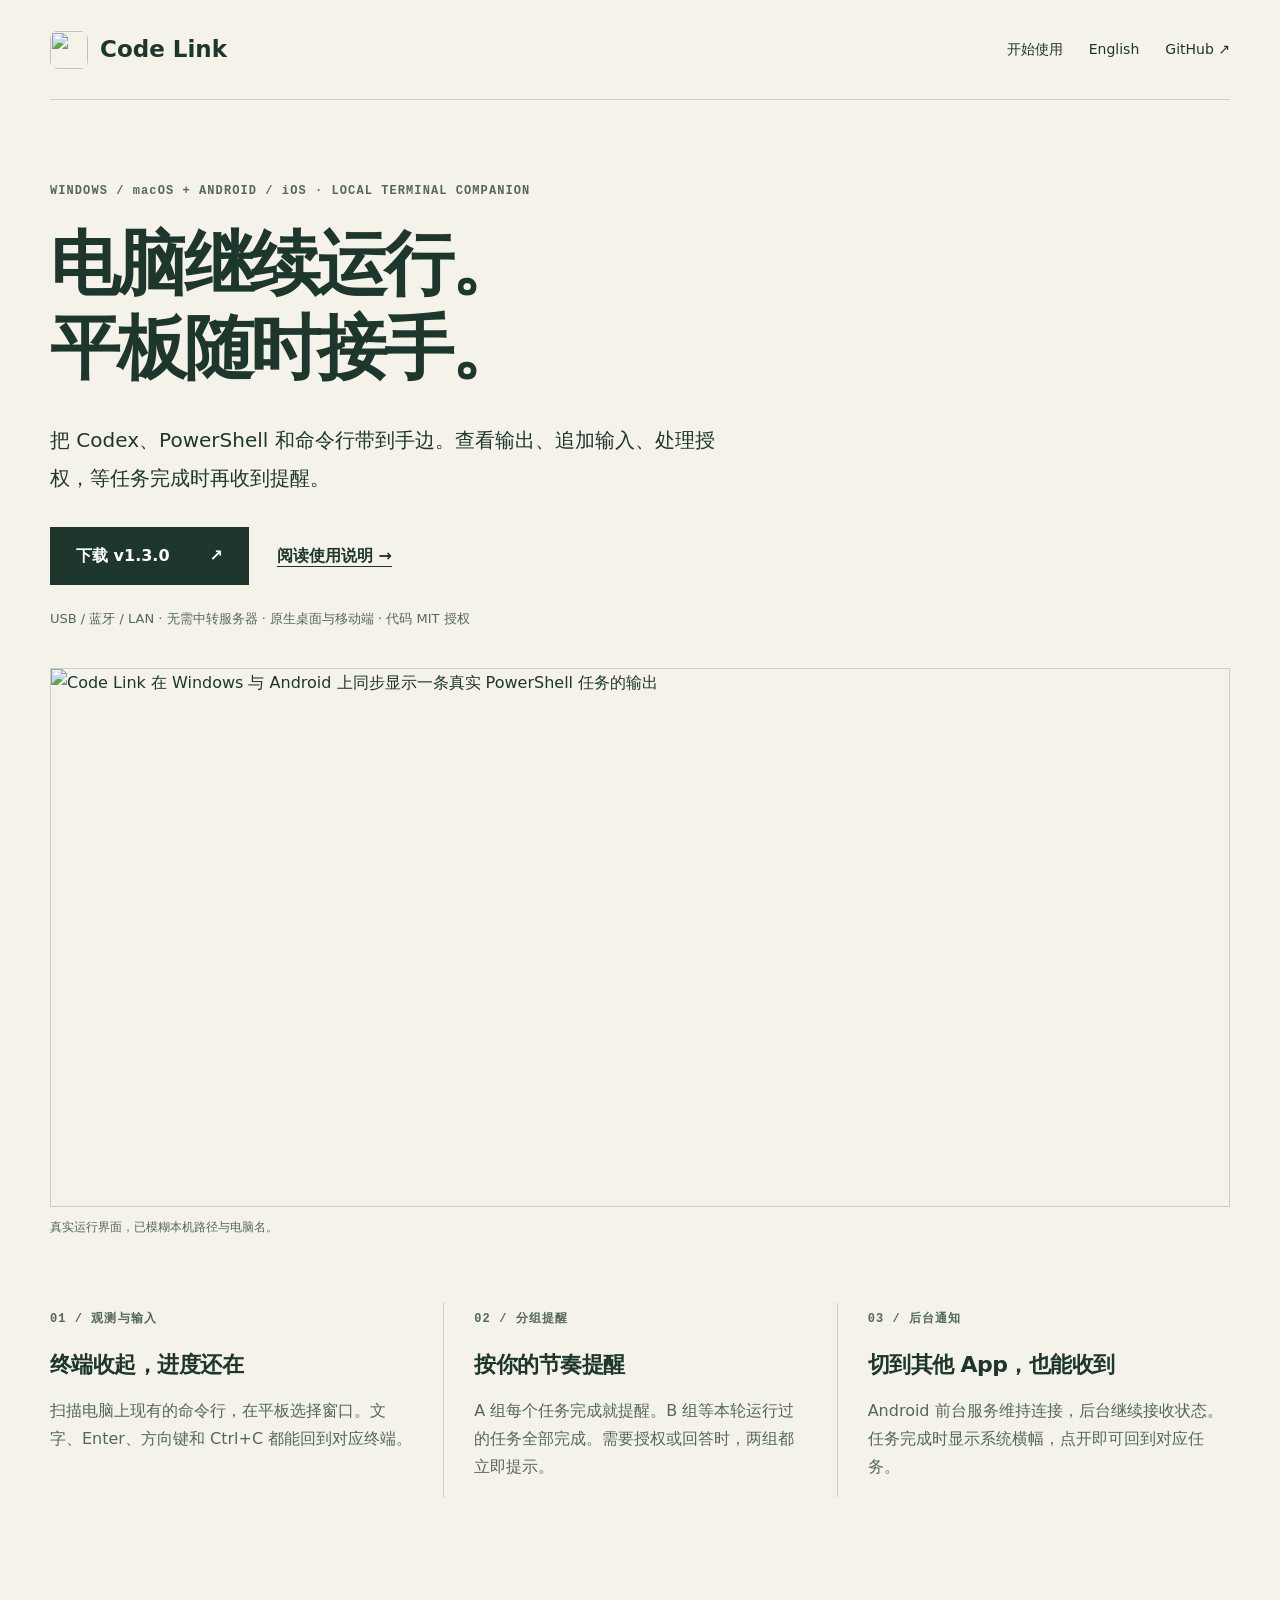
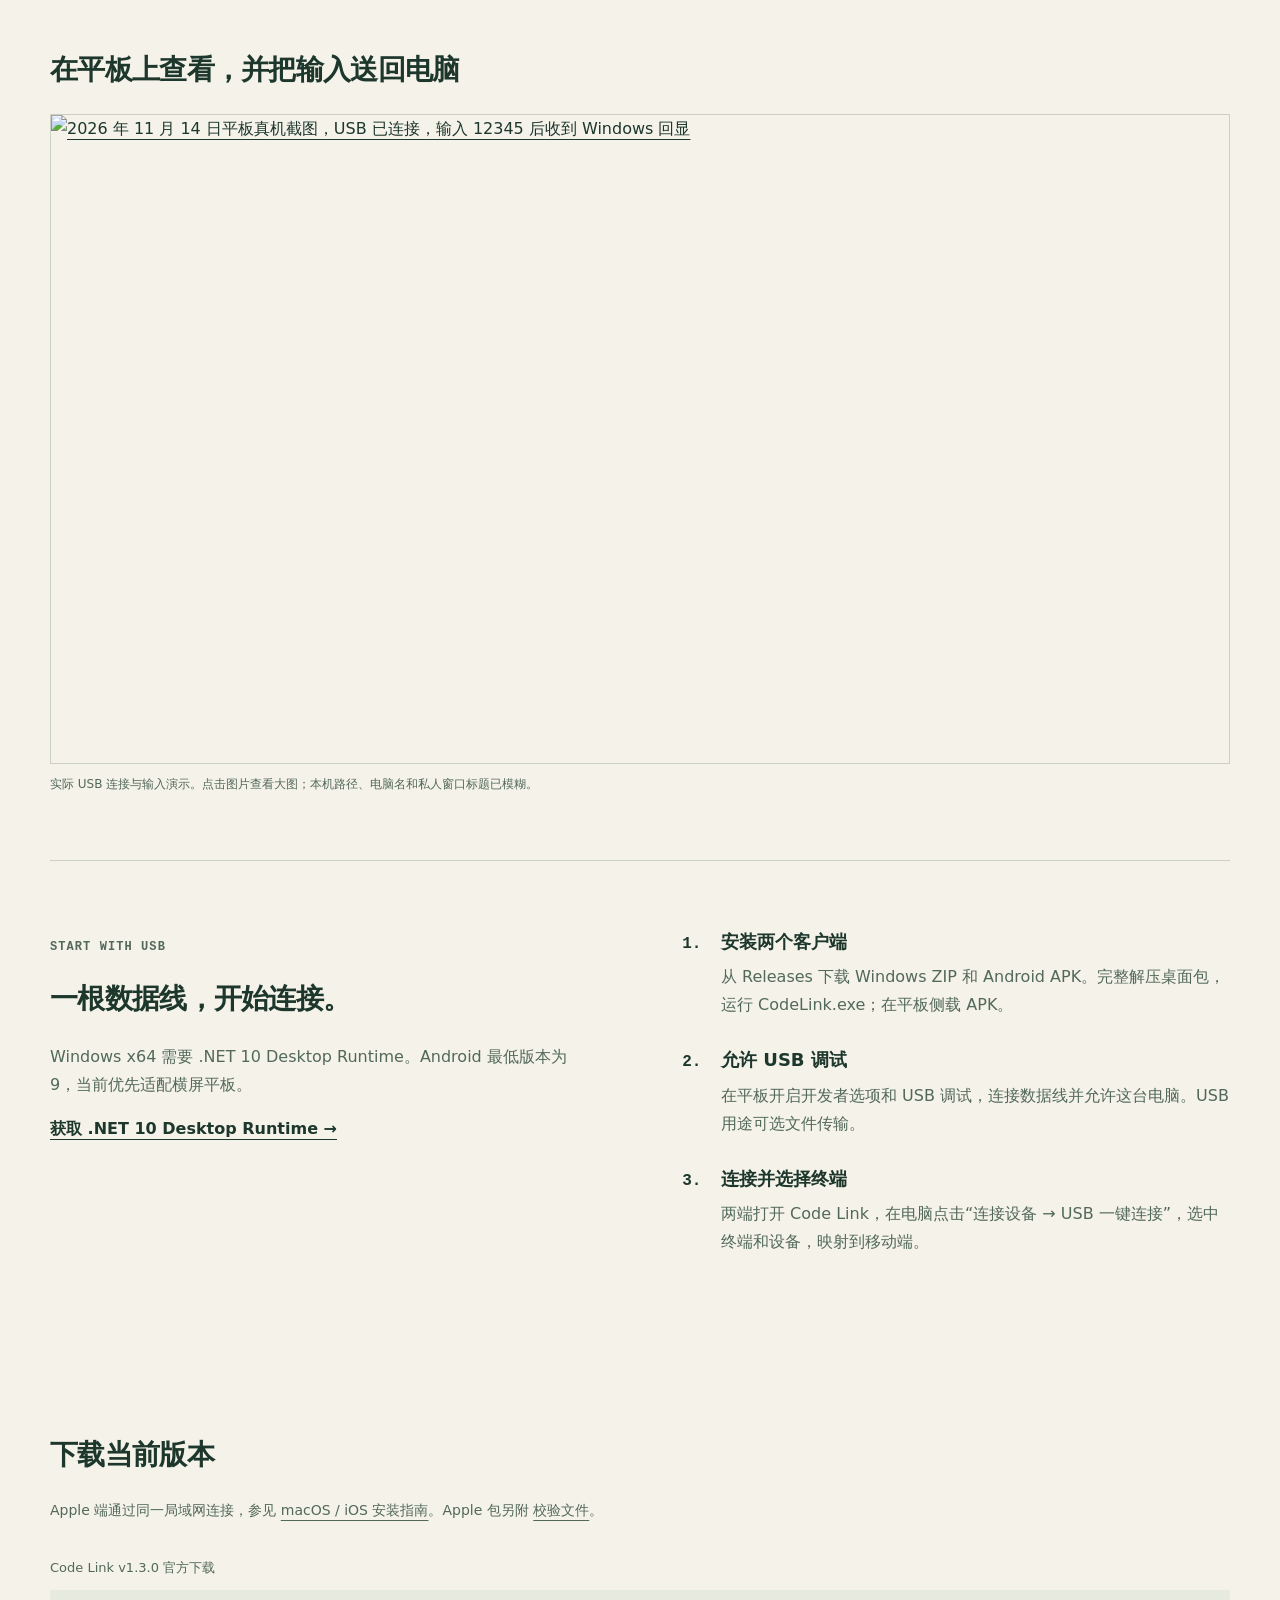
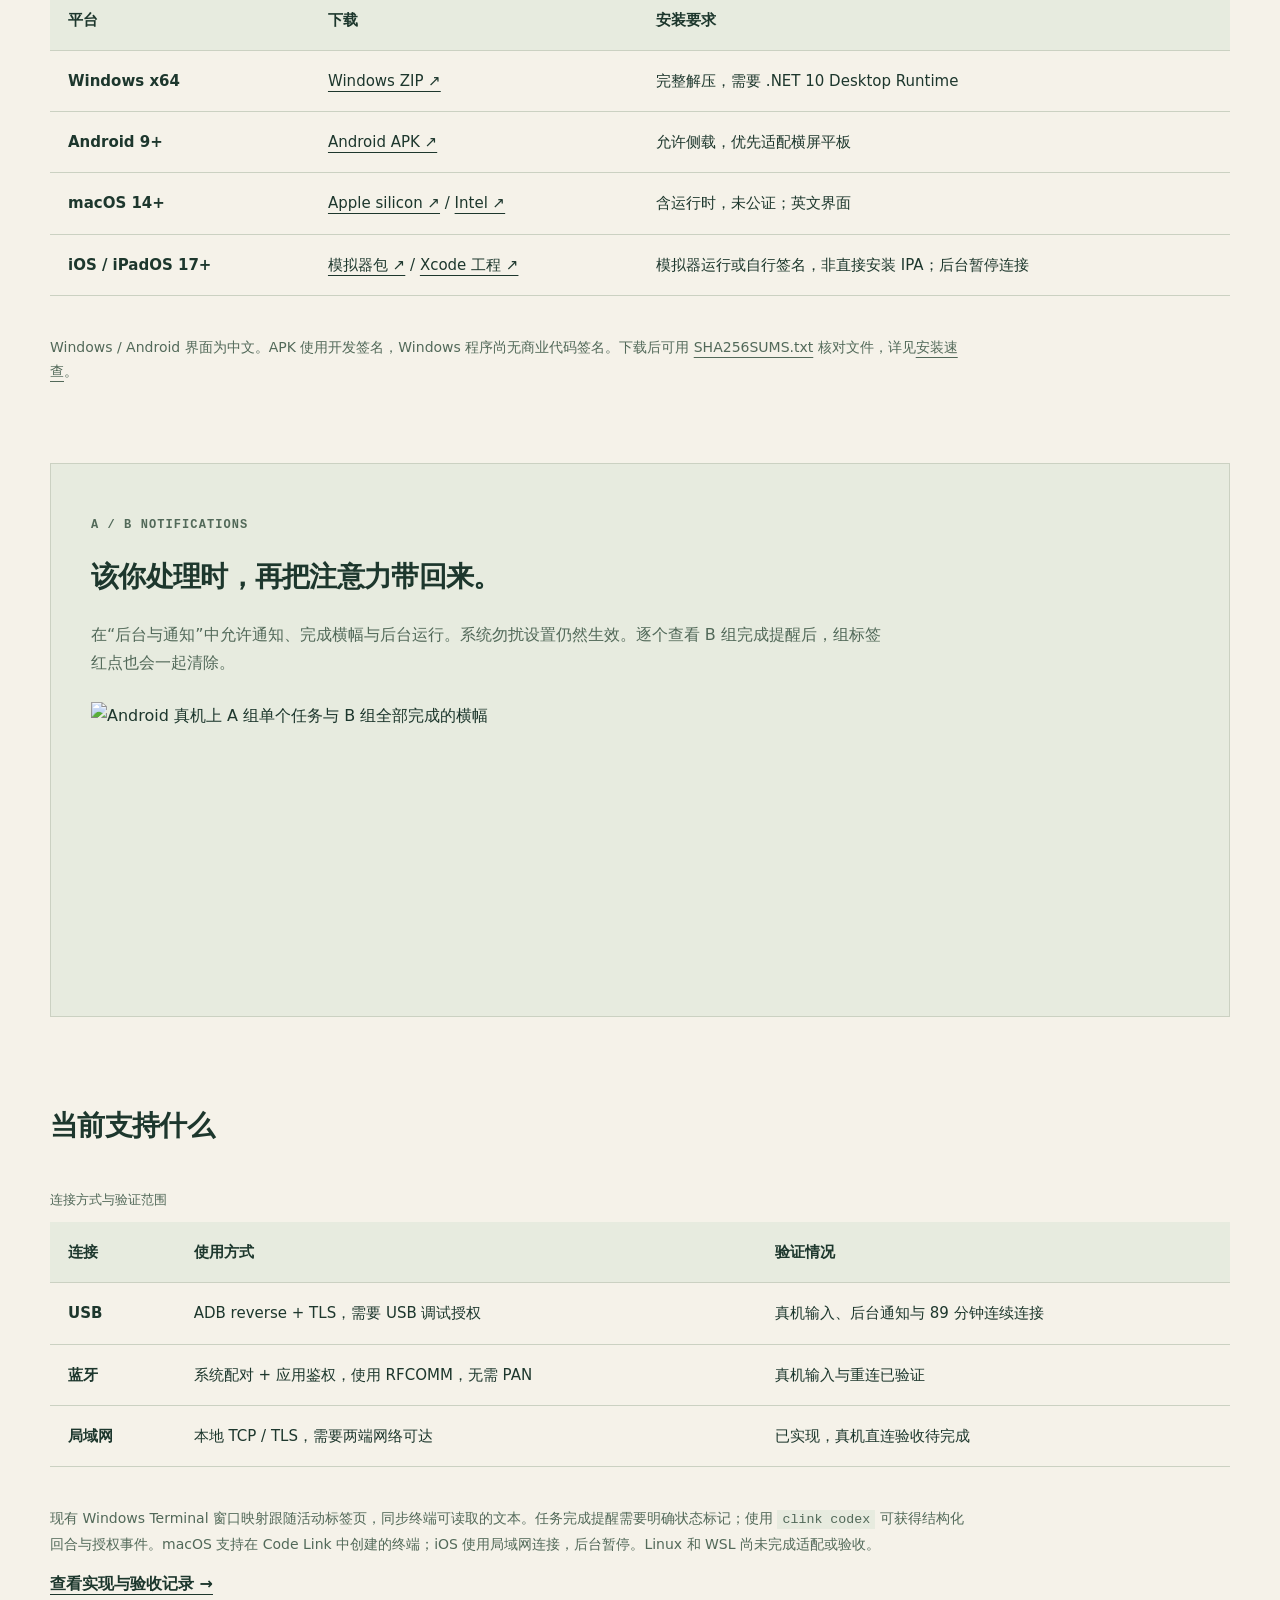
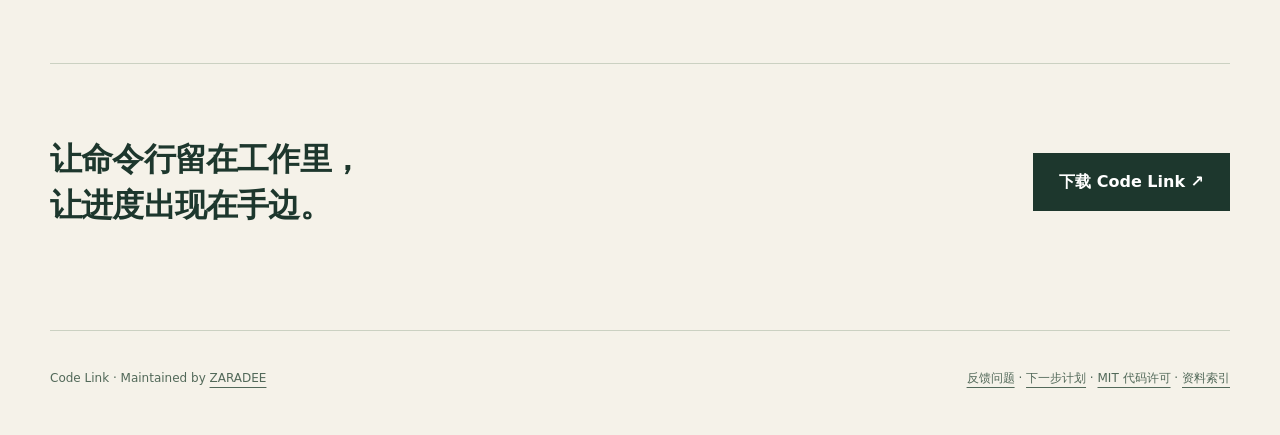
==== site/index.html @ ab852a63 "Correct Apple bundle names and exercise production TLS client" ====
<!doctype html>
<html lang="zh-CN">
<head>
  <meta charset="utf-8">
  <meta name="viewport" content="width=device-width, initial-scale=1">
  <title>Code Link｜Windows / macOS 终端助手，连接 Android / iOS</title>
  <meta name="description" content="用 Android、iPhone 或 iPad 查看 Windows / macOS 终端，发送输入、处理 Codex 授权和 A/B 提醒。本地连接，无需中转服务器。Apple 端使用 LAN，详见 iOS 后台与签名说明。">
  <meta name="robots" content="index,follow,max-image-preview:large">
  <meta name="theme-color" content="#1d372d">
  <link rel="canonical" href="https://zaradee.github.io/code_LINK/">
  <link rel="alternate" hreflang="zh-CN" href="https://zaradee.github.io/code_LINK/">
  <link rel="alternate" hreflang="en" href="https://zaradee.github.io/code_LINK/en.html">
  <link rel="alternate" hreflang="x-default" href="https://zaradee.github.io/code_LINK/">
  <link rel="alternate" type="text/plain" href="llms.txt" title="Code Link documentation index">
  <link rel="icon" href="assets/logo.png" type="image/png">
  <link rel="sitemap" type="application/xml" href="sitemap.xml">
  <link rel="stylesheet" href="styles.css">
  <meta property="og:type" content="website">
  <meta property="og:site_name" content="Code Link">
  <meta property="og:locale" content="zh_CN">
  <meta property="og:locale:alternate" content="en_US">
  <meta property="og:title" content="Code Link｜Windows / macOS 终端助手，连接 Android / iOS">
  <meta property="og:description" content="用 Android、iPhone 或 iPad 查看 Windows / macOS 终端，发送输入、处理 Codex 授权和 A/B 提醒。本地连接，无需中转服务器。Apple 端使用 LAN，详见 iOS 后台与签名说明。">
  <meta property="og:url" content="https://zaradee.github.io/code_LINK/">
  <meta property="og:image" content="https://zaradee.github.io/code_LINK/assets/social-preview.png">
  <meta property="og:image:width" content="1280">
  <meta property="og:image:height" content="640">
  <meta property="og:image:alt" content="Code Link 真实 Windows 桌面面板和 Android 平板界面">
  <meta name="twitter:card" content="summary_large_image">
  <meta name="twitter:title" content="Code Link — Local terminal companion">
  <meta name="twitter:description" content="用 Android、iPhone 或 iPad 查看 Windows / macOS 终端，发送输入、处理 Codex 授权和 A/B 提醒。本地连接，无需中转服务器。Apple 端使用 LAN，详见 iOS 后台与签名说明。">
  <meta name="twitter:image" content="https://zaradee.github.io/code_LINK/assets/social-preview.png">
  <script type="application/ld+json">
  {
    "@context": "https://schema.org",
    "@type": "SoftwareApplication",
    "name": "Code Link",
    "url": "https://zaradee.github.io/code_LINK/",
    "description": "Local terminal companion for Windows, macOS, Android and iOS. Managed terminals, remote input, Codex approvals and grouped completion notifications; transport and background support vary by platform.",
    "applicationCategory": "DeveloperApplication",
    "operatingSystem": "Windows x64; macOS 14 or later; Android 9 or later; iOS 17 or later",
    "softwareVersion": "1.3.0",
    "inLanguage": ["zh-CN", "en"],
    "downloadUrl": "https://github.com/ZARADEE/code_LINK/releases/latest",
    "releaseNotes": "https://github.com/ZARADEE/code_LINK/blob/main/CHANGELOG.md",
    "isAccessibleForFree": true,
    "featureList": ["Local USB and Bluetooth connections", "Windows terminal output and input", "Structured Codex approvals", "Individual and grouped completion notifications"],
    "screenshot": "https://zaradee.github.io/code_LINK/assets/overview.png",
    "license": "https://github.com/ZARADEE/code_LINK/blob/main/LICENSE",
    "author": {"@type": "Person", "name": "ZARADEE", "url": "https://github.com/ZARADEE"},
    "offers": {"@type": "Offer", "price": "0", "priceCurrency": "USD"}
  }
  </script>
</head>
<body>
  <a class="skip" href="#main">跳到正文</a>
  <header class="wrap nav">
    <a class="brand" href="./"><img src="assets/logo.png" width="38" height="38" alt=""><span>Code Link</span></a>
    <nav aria-label="主要导航"><a href="#start">开始使用</a><a href="en.html" lang="en" hreflang="en">English</a><a href="https://github.com/ZARADEE/code_LINK">GitHub ↗</a></nav>
  </header>
  <main id="main">
    <section class="wrap hero">
      <p class="eyebrow">WINDOWS / macOS + ANDROID / iOS · LOCAL TERMINAL COMPANION</p>
      <h1>电脑继续运行。<br>平板随时接手。</h1>
      <p class="intro">把 Codex、PowerShell 和命令行带到手边。查看输出、追加输入、处理授权，等任务完成时再收到提醒。</p>
      <div class="actions"><a class="button" href="https://github.com/ZARADEE/code_LINK/releases/latest">下载 v1.3.0 <span aria-hidden="true">↗</span></a><a class="text-link" href="https://github.com/ZARADEE/code_LINK#readme">阅读使用说明 →</a></div>
      <p class="meta">USB / 蓝牙 / LAN · 无需中转服务器 · 原生桌面与移动端 · 代码 MIT 授权</p>
      <figure><img src="assets/overview.png" width="1800" height="820" alt="Code Link 在 Windows 与 Android 上同步显示一条真实 PowerShell 任务的输出"><figcaption>真实运行界面，已模糊本机路径与电脑名。</figcaption></figure>
    </section>
    <section class="wrap features" aria-label="主要功能">
      <article><span class="number">01 / 观测与输入</span><h2>终端收起，进度还在</h2><p>扫描电脑上现有的命令行，在平板选择窗口。文字、Enter、方向键和 Ctrl+C 都能回到对应终端。</p></article>
      <article><span class="number">02 / 分组提醒</span><h2>按你的节奏提醒</h2><p>A 组每个任务完成就提醒。B 组等本轮运行过的任务全部完成。需要授权或回答时，两组都立即提示。</p></article>
      <article><span class="number">03 / 后台通知</span><h2>切到其他 App，也能收到</h2><p>Android 前台服务维持连接，后台继续接收状态。任务完成时显示系统横幅，点开即可回到对应任务。</p></article>
    </section>
    <section class="wrap details" aria-labelledby="screenshots">
      <h2 id="screenshots">在平板上查看，并把输入送回电脑</h2>
      <figure><a href="assets/android.png"><img src="assets/android.png" width="1600" height="880" alt="2026 年 11 月 14 日平板真机截图，USB 已连接，输入 12345 后收到 Windows 回显" loading="lazy"></a><figcaption>实际 USB 连接与输入演示。点击图片查看大图；本机路径、电脑名和私人窗口标题已模糊。</figcaption></figure>
    </section>
    <section class="wrap split" id="start">
      <div><p class="eyebrow">START WITH USB</p><h2>一根数据线，开始连接。</h2><p>Windows x64 需要 .NET 10 Desktop Runtime。Android 最低版本为 9，当前优先适配横屏平板。</p><a class="text-link" href="https://dotnet.microsoft.com/en-us/download/dotnet/10.0">获取 .NET 10 Desktop Runtime →</a></div>
      <ol class="steps">
        <li><strong>安装两个客户端</strong><p>从 Releases 下载 Windows ZIP 和 Android APK。完整解压桌面包，运行 CodeLink.exe；在平板侧载 APK。</p></li>
        <li><strong>允许 USB 调试</strong><p>在平板开启开发者选项和 USB 调试，连接数据线并允许这台电脑。USB 用途可选文件传输。</p></li>
        <li><strong>连接并选择终端</strong><p>两端打开 Code Link，在电脑点击“连接设备 → USB 一键连接”，选中终端和设备，映射到移动端。</p></li>
      </ol>
    </section>
    <section class="wrap details" aria-labelledby="downloads">
      <h2 id="downloads">下载当前版本</h2>
      <p>Apple 端通过同一局域网连接，参见 <a href="https://github.com/ZARADEE/code_LINK/blob/main/docs/APPLE.md">macOS / iOS 安装指南</a>。Apple 包另附 <a href="https://github.com/ZARADEE/code_LINK/releases/download/v1.3.0/APPLE-SHA256SUMS.txt">校验文件</a>。</p>
      <div class="table-scroll"><table><caption>Code Link v1.3.0 官方下载</caption><thead><tr><th scope="col">平台</th><th scope="col">下载</th><th scope="col">安装要求</th></tr></thead><tbody>
        <tr><th scope="row">Windows x64</th><td><a href="https://github.com/ZARADEE/code_LINK/releases/download/v1.3.0/CodeLink-Windows-v1.3.0.zip">Windows ZIP ↗</a></td><td>完整解压，需要 .NET 10 Desktop Runtime</td></tr>
        <tr><th scope="row">Android 9+</th><td><a href="https://github.com/ZARADEE/code_LINK/releases/download/v1.3.0/CodeLink-Android.apk">Android APK ↗</a></td><td>允许侧载，优先适配横屏平板</td></tr>
        <tr><th scope="row">macOS 14+</th><td><a href="https://github.com/ZARADEE/code_LINK/releases/download/v1.3.0/CodeLink-macOS-AppleSilicon-v1.3.0.zip">Apple silicon ↗</a> / <a href="https://github.com/ZARADEE/code_LINK/releases/download/v1.3.0/CodeLink-macOS-Intel-v1.3.0.zip">Intel ↗</a></td><td>含运行时，未公证；英文界面</td></tr>
        <tr><th scope="row">iOS / iPadOS 17+</th><td><a href="https://github.com/ZARADEE/code_LINK/releases/download/v1.3.0/CodeLink-iOS-Simulator-v1.3.0.zip">模拟器包 ↗</a> / <a href="https://github.com/ZARADEE/code_LINK/releases/download/v1.3.0/CodeLink-Apple-Source-v1.3.0.zip">Xcode 工程 ↗</a></td><td>模拟器运行或自行签名，非直接安装 IPA；后台暂停连接</td></tr>
      </tbody></table></div>
      <p>Windows / Android 界面为中文。APK 使用开发签名，Windows 程序尚无商业代码签名。下载后可用 <a href="https://github.com/ZARADEE/code_LINK/releases/download/v1.3.0/SHA256SUMS.txt">SHA256SUMS.txt</a> 核对文件，详见<a href="https://github.com/ZARADEE/code_LINK/blob/main/docs/INSTALL.md">安装速查</a>。</p>
    </section>
    <section class="wrap notification">
      <div><p class="eyebrow">A / B NOTIFICATIONS</p><h2>该你处理时，再把注意力带回来。</h2><p>在“后台与通知”中允许通知、完成横幅与后台运行。系统勿扰设置仍然生效。逐个查看 B 组完成提醒后，组标签红点也会一起清除。</p></div>
      <img src="assets/notifications.png" width="1320" height="330" alt="Android 真机上 A 组单个任务与 B 组全部完成的横幅" loading="lazy">
    </section>
    <section class="wrap details" aria-labelledby="scope">
      <h2 id="scope">当前支持什么</h2>
      <div class="table-scroll"><table><caption>连接方式与验证范围</caption><thead><tr><th scope="col">连接</th><th scope="col">使用方式</th><th scope="col">验证情况</th></tr></thead><tbody>
        <tr><th scope="row">USB</th><td>ADB reverse + TLS，需要 USB 调试授权</td><td>真机输入、后台通知与 89 分钟连续连接</td></tr>
        <tr><th scope="row">蓝牙</th><td>系统配对 + 应用鉴权，使用 RFCOMM，无需 PAN</td><td>真机输入与重连已验证</td></tr>
        <tr><th scope="row">局域网</th><td>本地 TCP / TLS，需要两端网络可达</td><td>已实现，真机直连验收待完成</td></tr>
      </tbody></table></div>
      <p>现有 Windows Terminal 窗口映射跟随活动标签页，同步终端可读取的文本。任务完成提醒需要明确状态标记；使用 <code>clink codex</code> 可获得结构化回合与授权事件。macOS 支持在 Code Link 中创建的终端；iOS 使用局域网连接，后台暂停。Linux 和 WSL 尚未完成适配或验收。</p>
      <a class="text-link" href="https://github.com/ZARADEE/code_LINK/blob/main/docs/implementation.zh-CN.md">查看实现与验收记录 →</a>
    </section>
    <section class="wrap closing"><h2>让命令行留在工作里，<br>让进度出现在手边。</h2><a class="button" href="https://github.com/ZARADEE/code_LINK/releases/latest">下载 Code Link ↗</a></section>
  </main>
  <footer class="wrap"><p>Code Link · Maintained by <a href="https://github.com/ZARADEE">ZARADEE</a></p><p><a href="https://github.com/ZARADEE/code_LINK/issues/new/choose">反馈问题</a> · <a href="https://github.com/ZARADEE/code_LINK/blob/main/docs/ROADMAP.md">下一步计划</a> · <a href="https://github.com/ZARADEE/code_LINK/blob/main/LICENSE">MIT 代码许可</a> · <a href="llms.txt">资料索引</a></p></footer>
</body>
</html>
---- site/styles.css ----
:root{color-scheme:light;--paper:#f5f2e9;--ink:#1d372d;--muted:#526959;--line:#cbd1c2;--accent:#efbe3e}*{box-sizing:border-box}html{scroll-behavior:smooth;scroll-padding-top:24px}body{margin:0;background:var(--paper);color:var(--ink);font-family:system-ui,-apple-system,"Segoe UI","Microsoft YaHei",sans-serif;line-height:1.75}a{color:inherit;text-underline-offset:5px}a:hover{color:#465d24}a:focus-visible{outline:3px solid #936900;outline-offset:5px}.wrap{width:min(1180px,calc(100% - 64px));margin-inline:auto}.nav{display:flex;align-items:center;justify-content:space-between;gap:24px;min-height:100px;border-bottom:1px solid var(--line)}.brand{display:flex;align-items:center;gap:12px;font-size:23px;font-weight:750;text-decoration:none}.brand img{border-radius:8px}.nav nav{display:flex;gap:26px;font-size:14px}.nav nav a{text-decoration:none}.hero{padding-top:70px}.eyebrow,.number{font:600 12px/1.5 ui-monospace,Consolas,monospace;letter-spacing:.09em;color:var(--muted)}h1{font-size:clamp(42px,5.5vw,78px);letter-spacing:-.045em;line-height:1.19;margin:23px 0 30px;font-weight:800}h2{font-size:28px;line-height:1.45;letter-spacing:-.025em}.intro{max-width:680px;font-size:20px;line-height:1.9}.actions{display:flex;flex-wrap:wrap;align-items:center;gap:28px;margin-top:30px}.button{display:inline-flex;gap:40px;align-items:center;padding:14px 25px;background:var(--ink);color:white;text-decoration:none;border:1px solid var(--ink);font-weight:650}.button:hover{background:#365646;color:white}.text-link{font-weight:650}.meta{font-size:13px;color:var(--muted);margin:23px 0 38px}figure{margin:0}figure img{display:block;width:100%;height:auto;border:1px solid var(--line)}figcaption{font-size:12px;color:var(--muted);margin-top:10px}.features{display:grid;grid-template-columns:repeat(3,1fr);gap:0;padding:65px 0}.features article{padding:0 30px;border-left:1px solid var(--line)}.features article:first-child{padding-left:0;border-left:0}.features article:last-child{padding-right:0}.features h2{font-size:22px;margin:18px 0 14px}.features p,.split p,.notification p,.details p{color:var(--muted)}.split{display:grid;grid-template-columns:1fr 1fr;gap:90px;border-top:1px solid var(--line);padding:65px 0}.steps{margin:0;padding-left:26px}.steps li{padding-left:10px;margin-bottom:25px}.steps li::marker{font:600 16px ui-monospace,monospace}.steps strong{font-size:18px}.steps p{margin:6px 0}.notification{padding:40px;background:#e7ebdf;border:1px solid var(--line)}.notification>div{max-width:800px}.notification img{width:100%;height:auto;display:block;margin-top:25px}.details{padding-block:65px}.table-scroll{overflow-x:auto}table{width:100%;border-collapse:collapse;text-align:left;margin:20px 0 25px;font-size:15px}caption{text-align:left;color:var(--muted);font-size:13px;padding-bottom:10px}th,td{padding:17px 18px;border-bottom:1px solid var(--line)}thead{background:#e7ebdf}tbody th{white-space:nowrap}.details p{font-size:14px;max-width:920px}code{font-size:.95em;background:#e7ebdf;padding:2px 5px}.closing{border-top:1px solid var(--line);padding:45px 0 75px;display:flex;align-items:center;justify-content:space-between;gap:30px}.closing h2{font-size:32px}footer{border-top:1px solid var(--line);padding:25px 0 35px;font-size:12px;color:var(--muted);display:flex;justify-content:space-between;gap:20px}.skip{position:absolute;left:20px;top:-100px;padding:10px 16px;background:white;z-index:5}.skip:focus{top:10px}@media(max-width:760px){.wrap{width:calc(100% - 36px)}.nav{min-height:82px;flex-wrap:wrap;gap:10px;padding-block:15px}.nav nav{gap:18px;font-size:12px}.brand{font-size:20px}.hero{padding-top:45px}.intro{font-size:17px}.features{grid-template-columns:1fr;padding-block:35px}.features article,.features article:first-child,.features article:last-child{padding:24px 0;border-left:0;border-bottom:1px solid var(--line)}.split{grid-template-columns:1fr;gap:35px;padding-block:40px}.notification{padding:22px}.notification h2{font-size:24px}.details{padding-block:35px}th,td{padding:12px;min-width:130px}.closing{display:block;padding-block:30px 50px}.closing h2{font-size:27px}footer{display:block}.meta{line-height:2}.actions{gap:20px}}@media(prefers-reduced-motion:reduce){html{scroll-behavior:auto}}
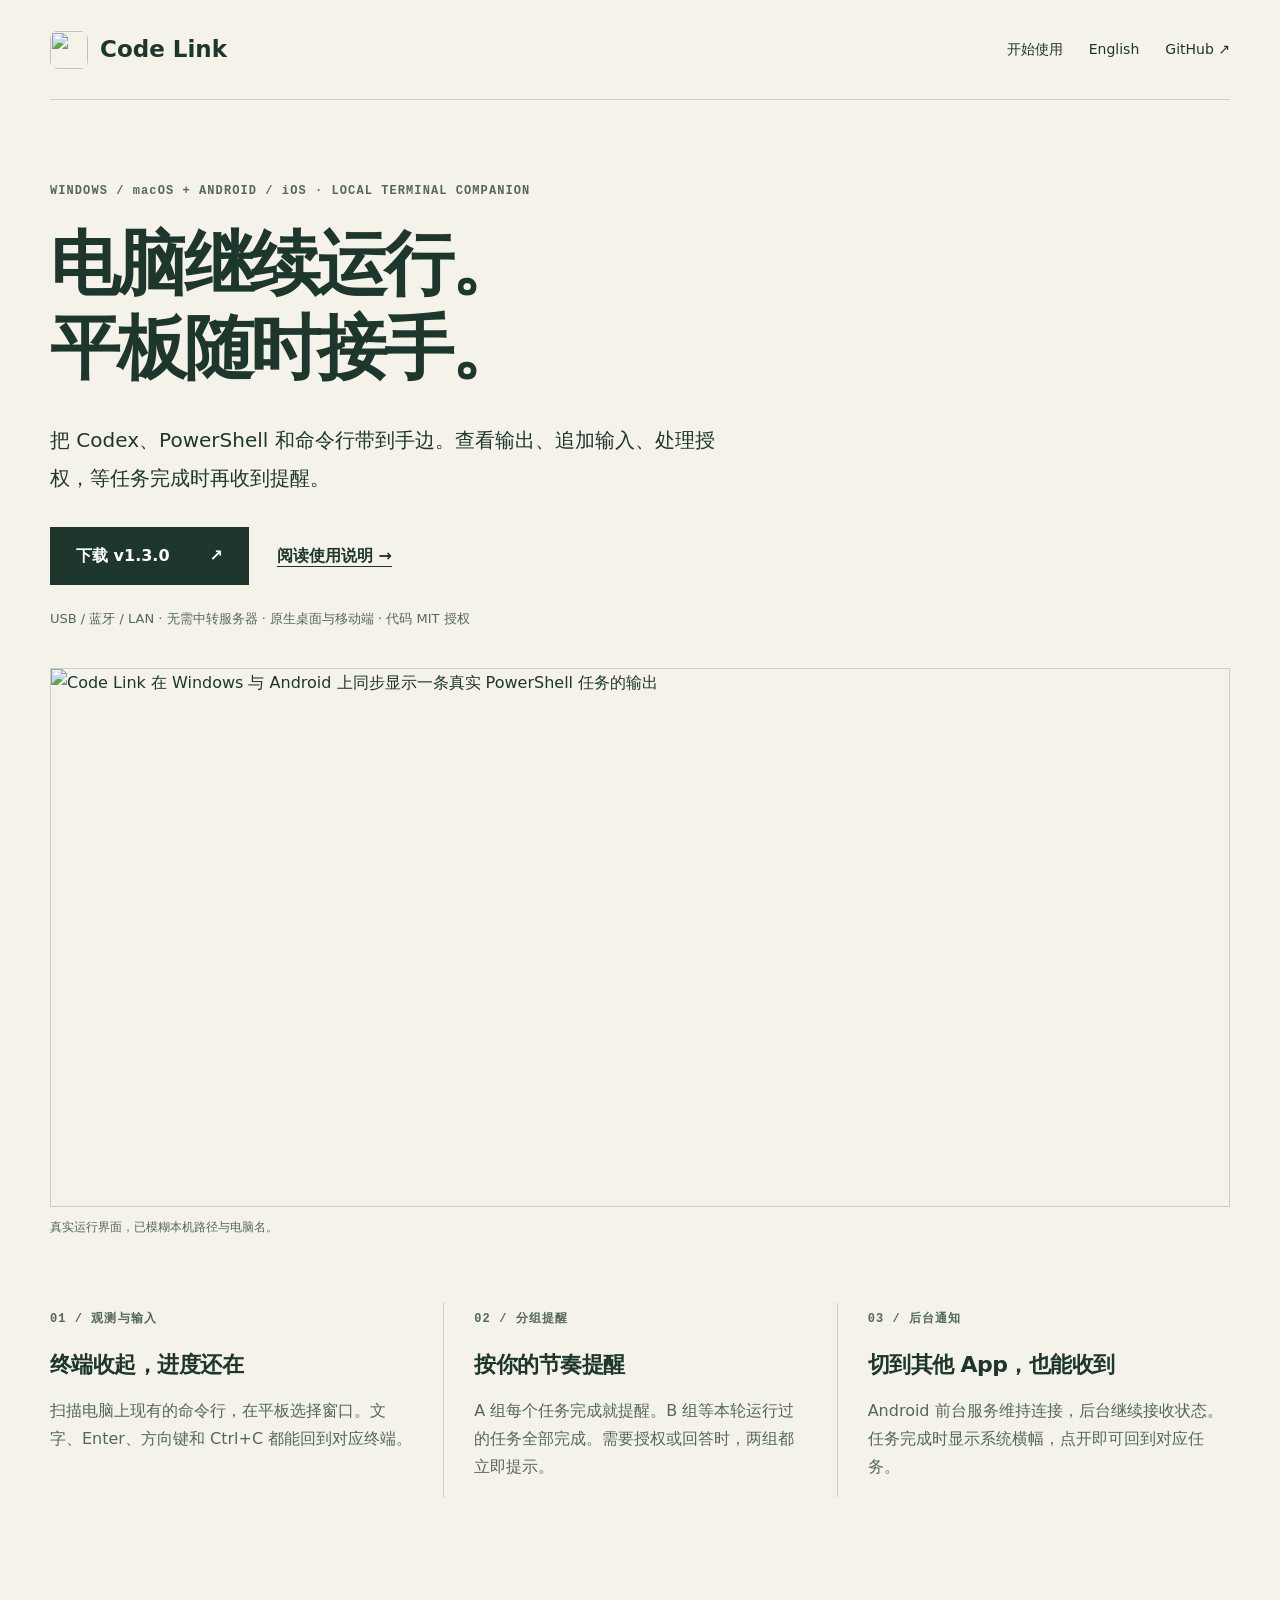
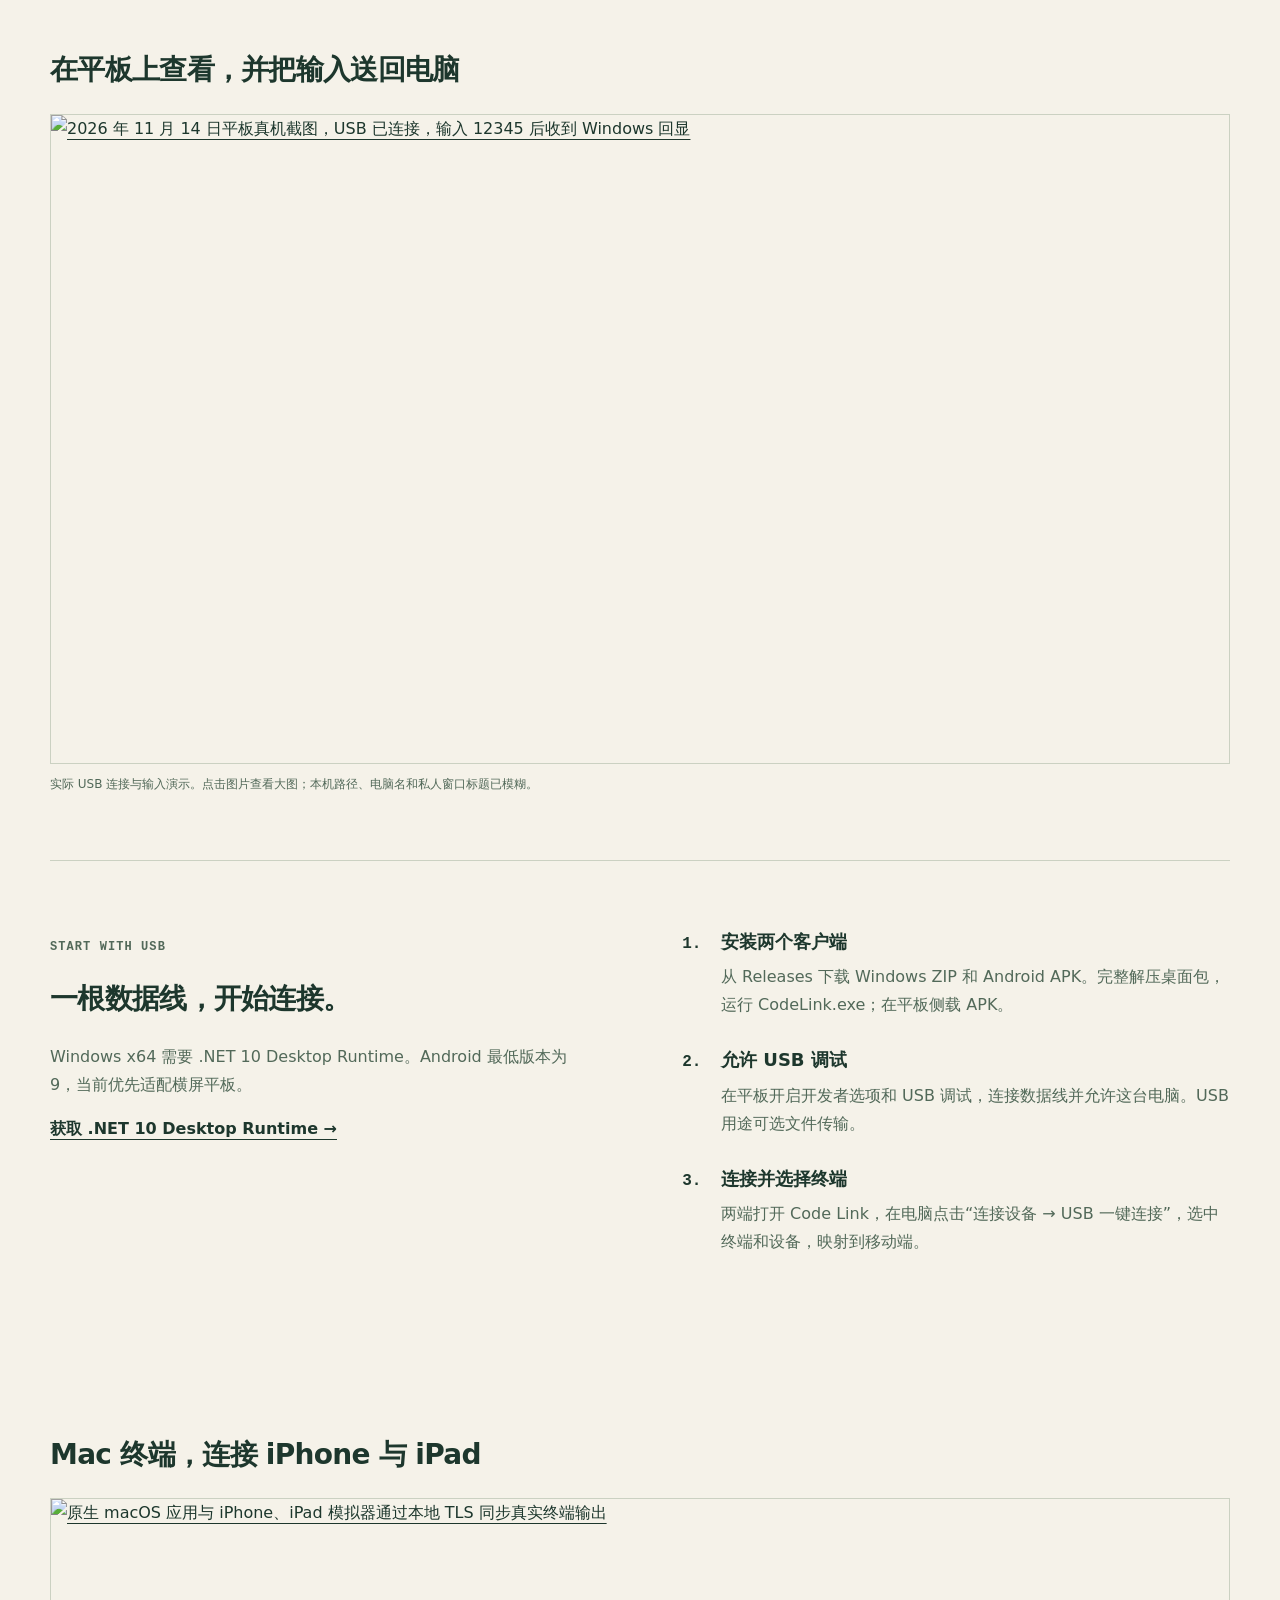
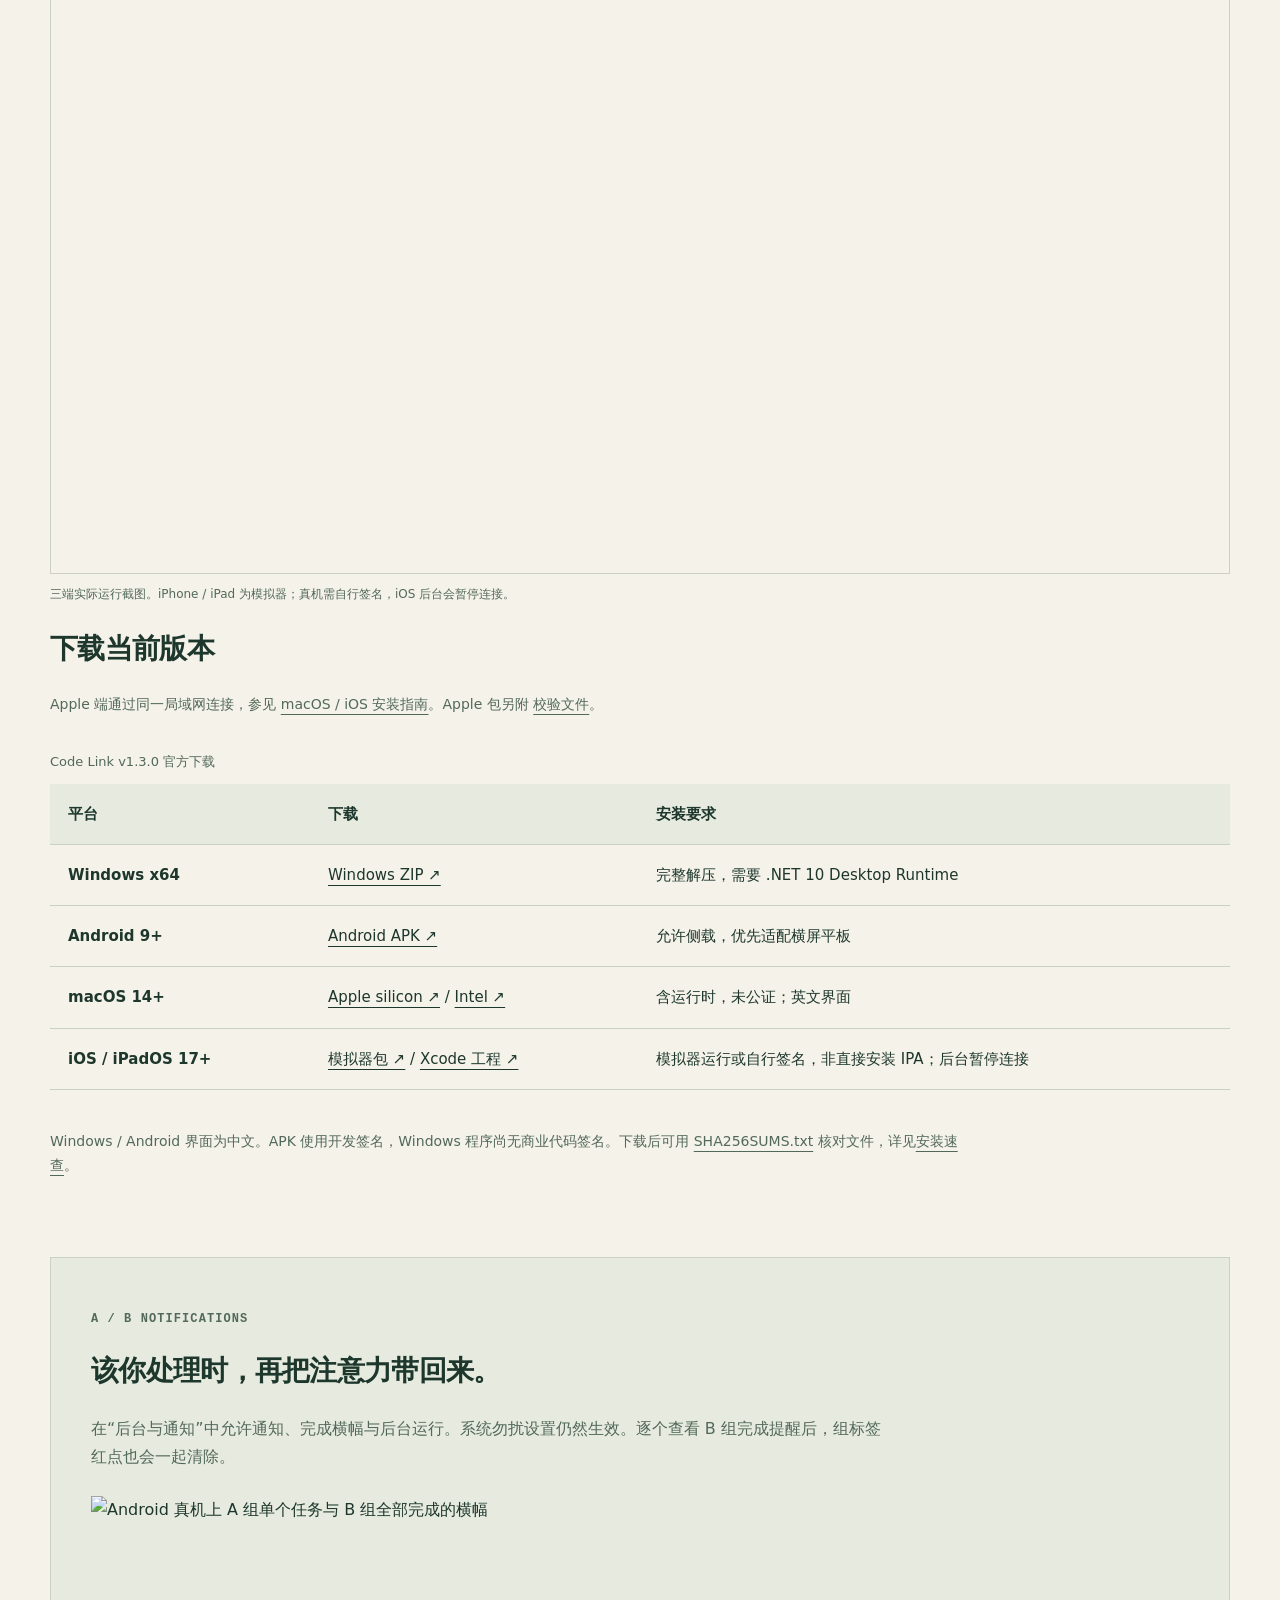
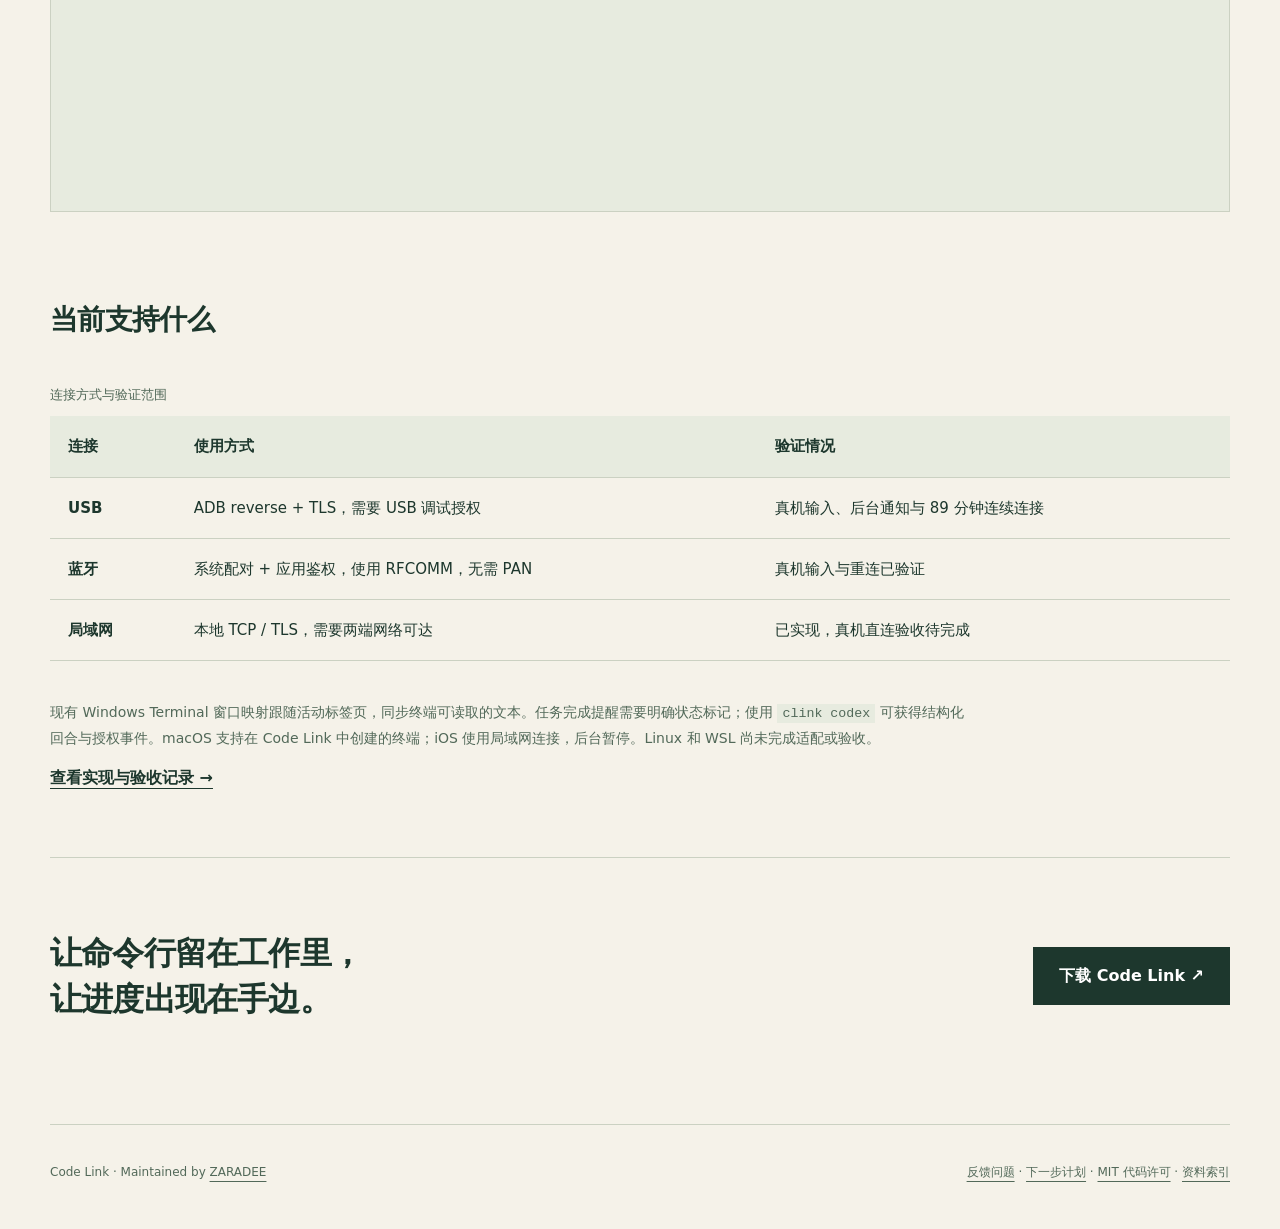
==== commit 8d6c9d2b: "Verify Apple bundle versions and document real Mac and iOS captures" ====
--- a/site/index.html
+++ b/site/index.html
@@ -85,6 +85,8 @@
       </ol>
     </section>
     <section class="wrap details" aria-labelledby="downloads">
+      <h2 id="apple">Mac 终端，连接 iPhone 与 iPad</h2>
+      <figure><a href="assets/apple-overview.png"><img src="assets/apple-overview.png" width="1800" height="1030" alt="原生 macOS 应用与 iPhone、iPad 模拟器通过本地 TLS 同步真实终端输出" loading="lazy"></a><figcaption>三端实际运行截图。iPhone / iPad 为模拟器；真机需自行签名，iOS 后台会暂停连接。</figcaption></figure>
       <h2 id="downloads">下载当前版本</h2>
       <p>Apple 端通过同一局域网连接，参见 <a href="https://github.com/ZARADEE/code_LINK/blob/main/docs/APPLE.md">macOS / iOS 安装指南</a>。Apple 包另附 <a href="https://github.com/ZARADEE/code_LINK/releases/download/v1.3.0/APPLE-SHA256SUMS.txt">校验文件</a>。</p>
       <div class="table-scroll"><table><caption>Code Link v1.3.0 官方下载</caption><thead><tr><th scope="col">平台</th><th scope="col">下载</th><th scope="col">安装要求</th></tr></thead><tbody>
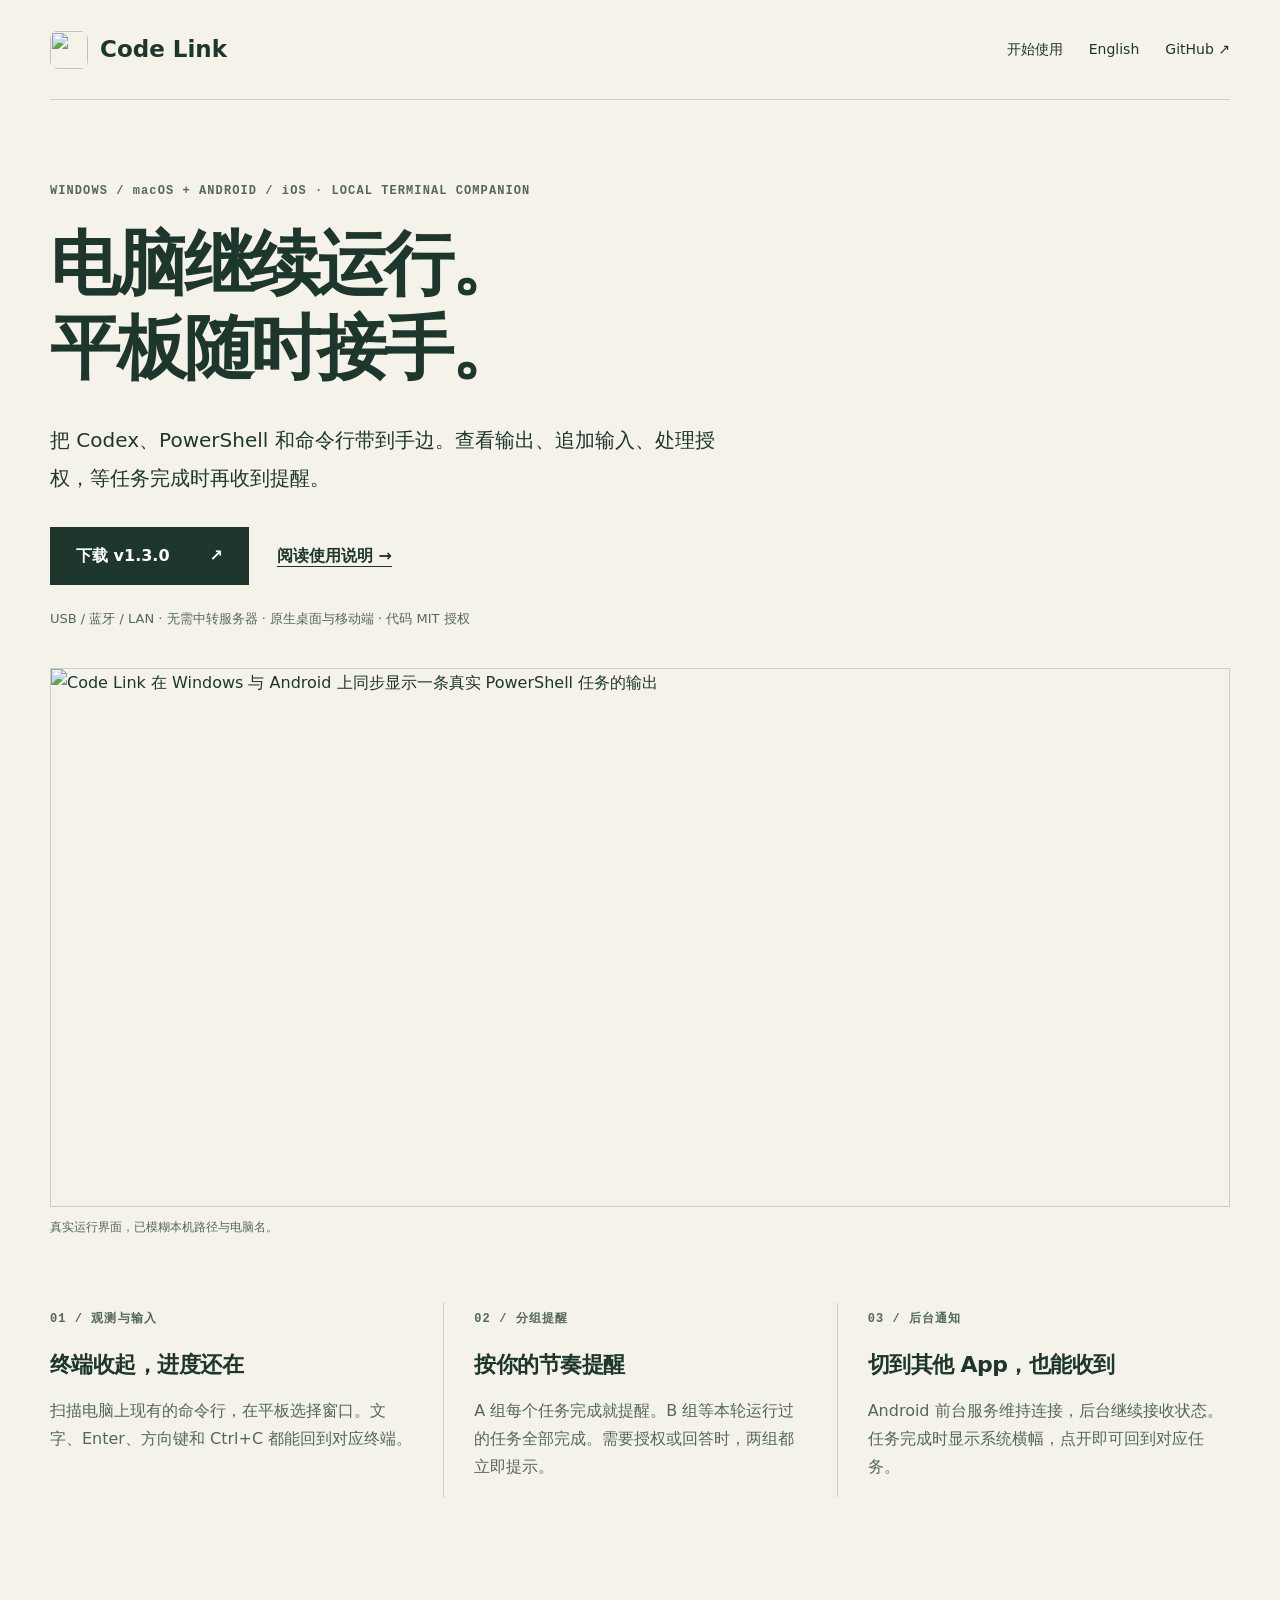
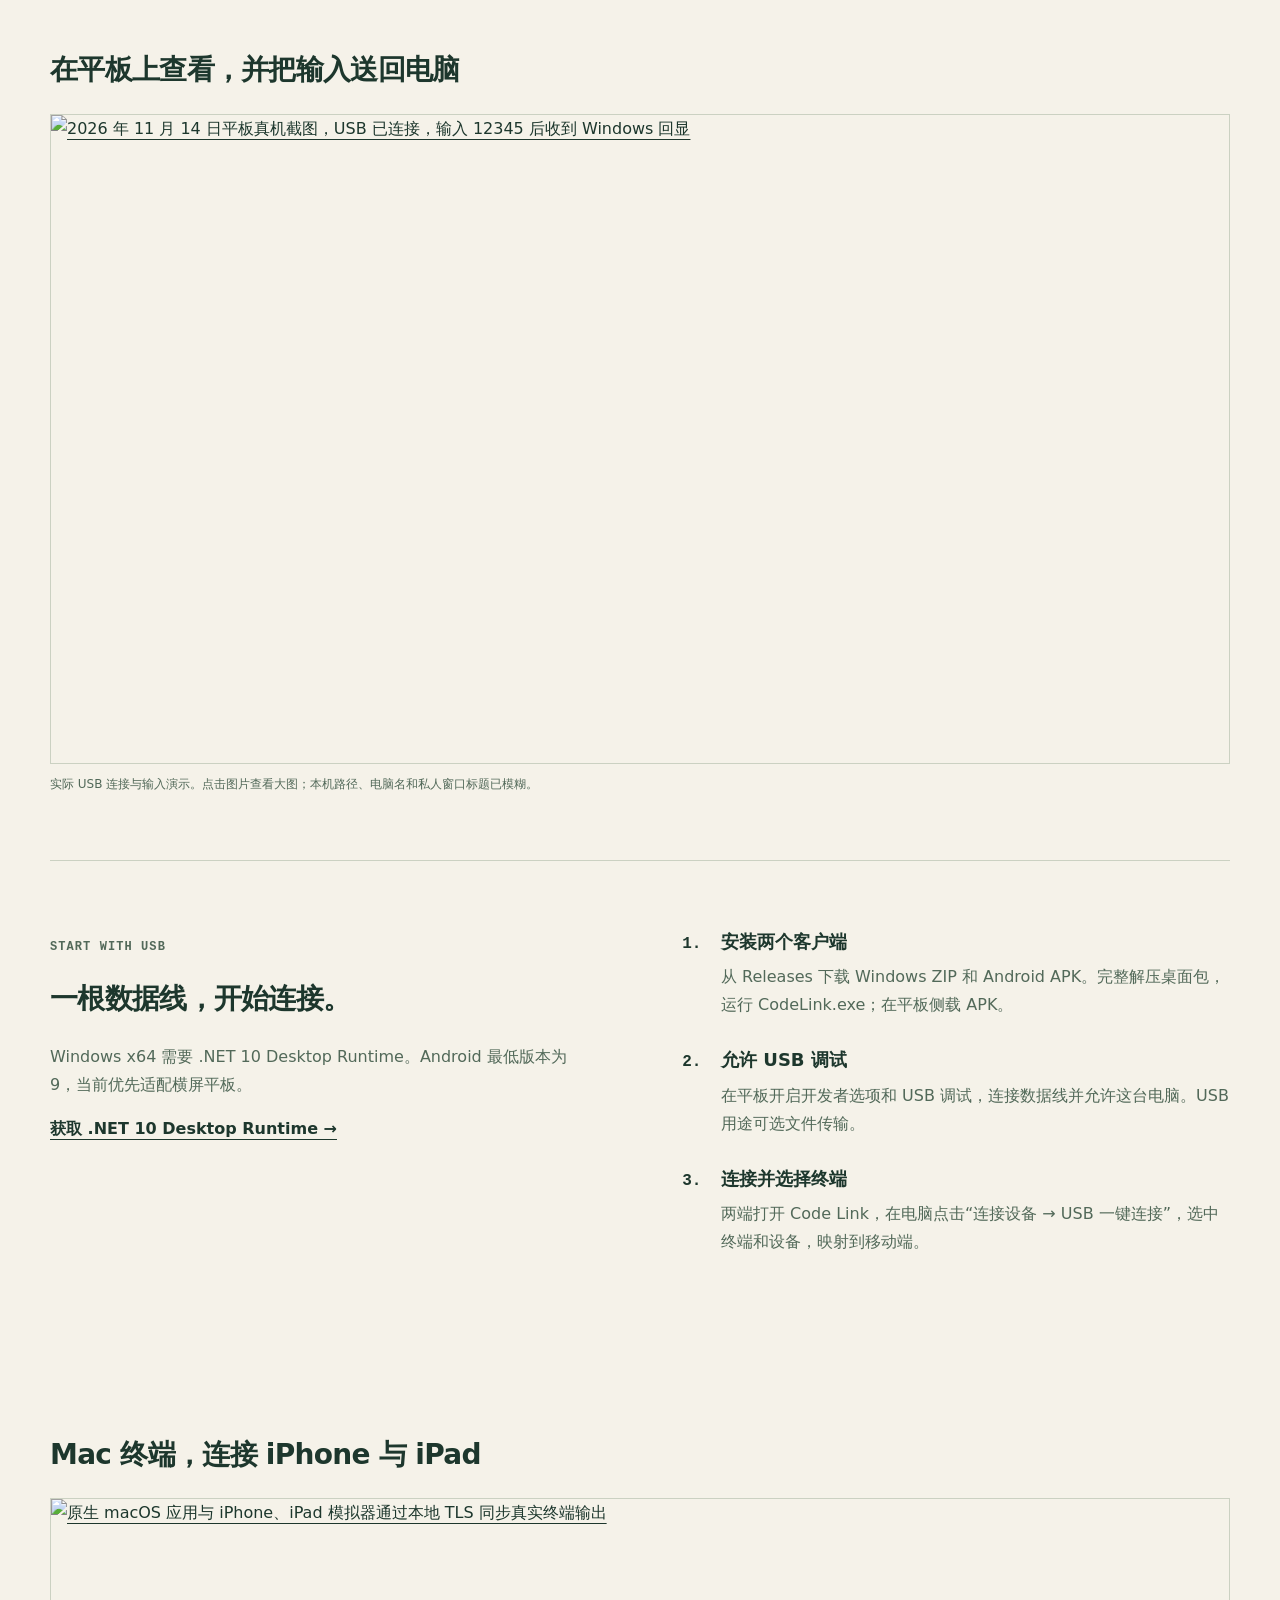
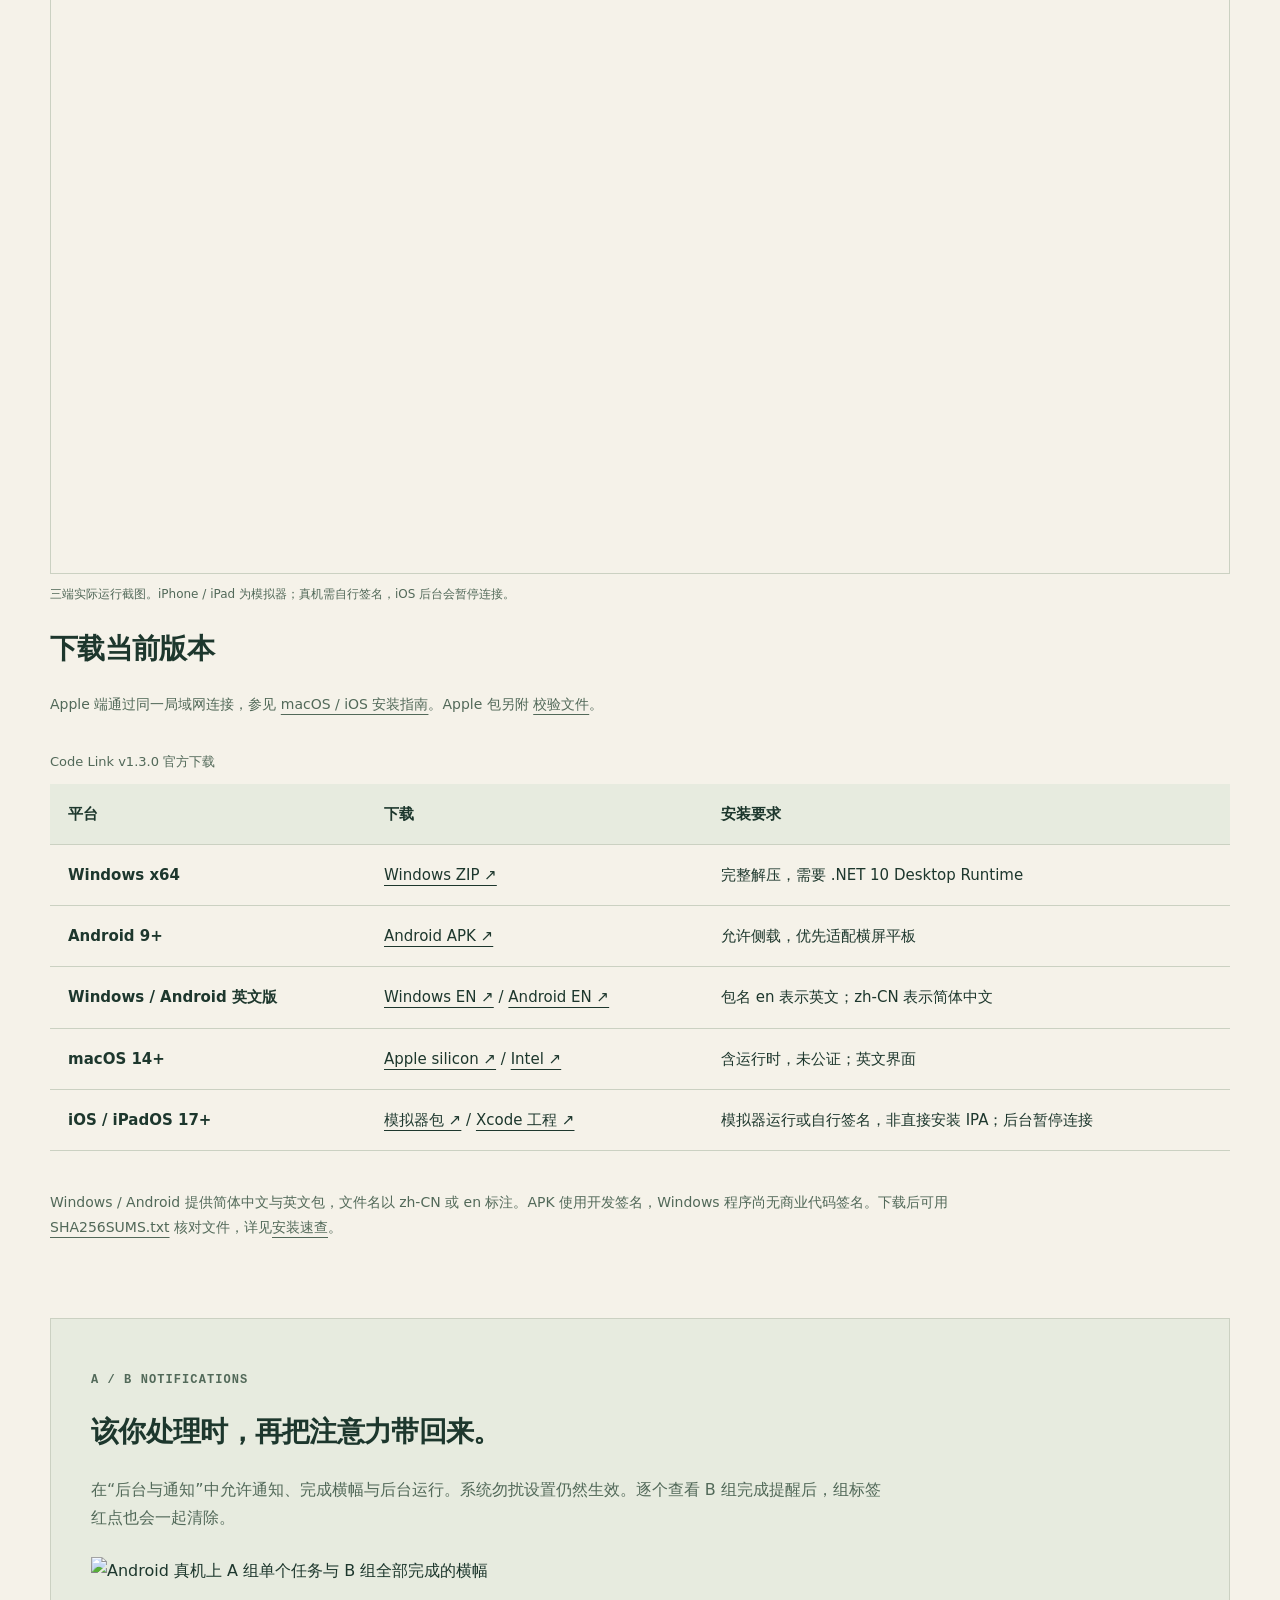
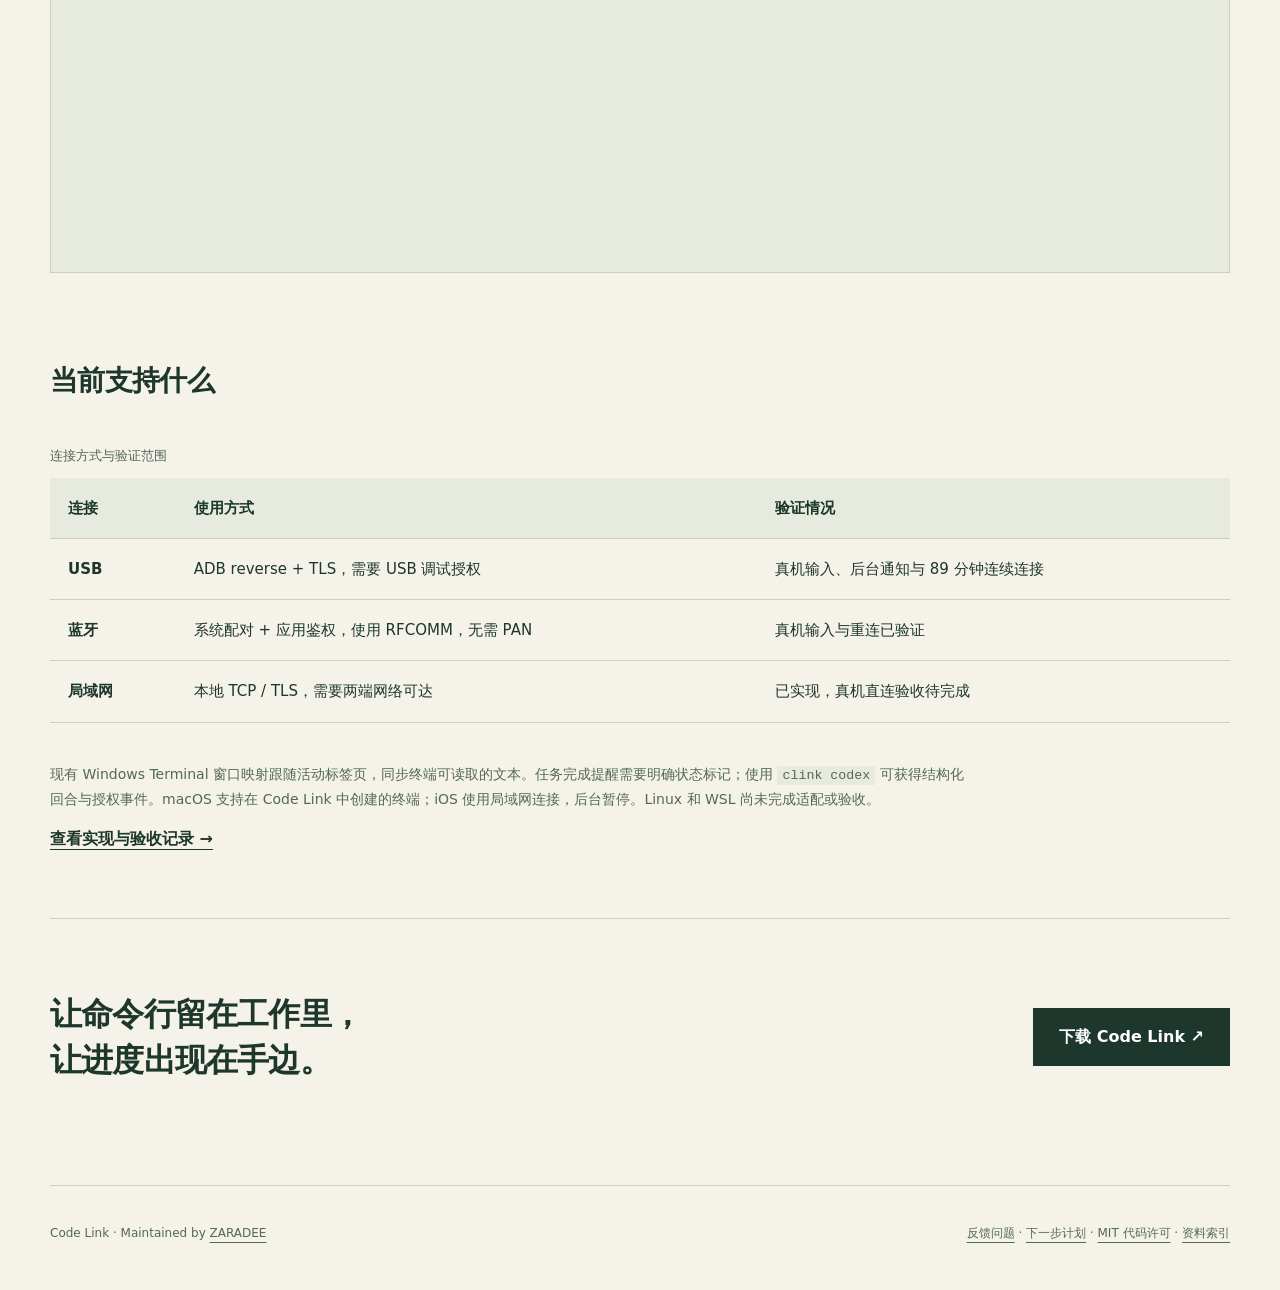
==== commit ed015eb8: "Add English builds, language-specific packages and developer guide" ====
--- a/site/index.html
+++ b/site/index.html
@@ -90,12 +90,13 @@
       <h2 id="downloads">下载当前版本</h2>
       <p>Apple 端通过同一局域网连接，参见 <a href="https://github.com/ZARADEE/code_LINK/blob/main/docs/APPLE.md">macOS / iOS 安装指南</a>。Apple 包另附 <a href="https://github.com/ZARADEE/code_LINK/releases/download/v1.3.0/APPLE-SHA256SUMS.txt">校验文件</a>。</p>
       <div class="table-scroll"><table><caption>Code Link v1.3.0 官方下载</caption><thead><tr><th scope="col">平台</th><th scope="col">下载</th><th scope="col">安装要求</th></tr></thead><tbody>
-        <tr><th scope="row">Windows x64</th><td><a href="https://github.com/ZARADEE/code_LINK/releases/download/v1.3.0/CodeLink-Windows-v1.3.0.zip">Windows ZIP ↗</a></td><td>完整解压，需要 .NET 10 Desktop Runtime</td></tr>
-        <tr><th scope="row">Android 9+</th><td><a href="https://github.com/ZARADEE/code_LINK/releases/download/v1.3.0/CodeLink-Android.apk">Android APK ↗</a></td><td>允许侧载，优先适配横屏平板</td></tr>
-        <tr><th scope="row">macOS 14+</th><td><a href="https://github.com/ZARADEE/code_LINK/releases/download/v1.3.0/CodeLink-macOS-AppleSilicon-v1.3.0.zip">Apple silicon ↗</a> / <a href="https://github.com/ZARADEE/code_LINK/releases/download/v1.3.0/CodeLink-macOS-Intel-v1.3.0.zip">Intel ↗</a></td><td>含运行时，未公证；英文界面</td></tr>
-        <tr><th scope="row">iOS / iPadOS 17+</th><td><a href="https://github.com/ZARADEE/code_LINK/releases/download/v1.3.0/CodeLink-iOS-Simulator-v1.3.0.zip">模拟器包 ↗</a> / <a href="https://github.com/ZARADEE/code_LINK/releases/download/v1.3.0/CodeLink-Apple-Source-v1.3.0.zip">Xcode 工程 ↗</a></td><td>模拟器运行或自行签名，非直接安装 IPA；后台暂停连接</td></tr>
+        <tr><th scope="row">Windows x64</th><td><a href="https://github.com/ZARADEE/code_LINK/releases/download/v1.3.0/CodeLink-Windows-v1.3.0-zh-CN.zip">Windows ZIP ↗</a></td><td>完整解压，需要 .NET 10 Desktop Runtime</td></tr>
+        <tr><th scope="row">Android 9+</th><td><a href="https://github.com/ZARADEE/code_LINK/releases/download/v1.3.0/CodeLink-Android-v1.3.0-zh-CN.apk">Android APK ↗</a></td><td>允许侧载，优先适配横屏平板</td></tr>
+        <tr><th scope="row">Windows / Android 英文版</th><td><a href="https://github.com/ZARADEE/code_LINK/releases/download/v1.3.0/CodeLink-Windows-v1.3.0-en.zip">Windows EN ↗</a> / <a href="https://github.com/ZARADEE/code_LINK/releases/download/v1.3.0/CodeLink-Android-v1.3.0-en.apk">Android EN ↗</a></td><td>包名 en 表示英文；zh-CN 表示简体中文</td></tr>
+        <tr><th scope="row">macOS 14+</th><td><a href="https://github.com/ZARADEE/code_LINK/releases/download/v1.3.0/CodeLink-macOS-AppleSilicon-v1.3.0-en.zip">Apple silicon ↗</a> / <a href="https://github.com/ZARADEE/code_LINK/releases/download/v1.3.0/CodeLink-macOS-Intel-v1.3.0-en.zip">Intel ↗</a></td><td>含运行时，未公证；英文界面</td></tr>
+        <tr><th scope="row">iOS / iPadOS 17+</th><td><a href="https://github.com/ZARADEE/code_LINK/releases/download/v1.3.0/CodeLink-iOS-Simulator-v1.3.0-en.zip">模拟器包 ↗</a> / <a href="https://github.com/ZARADEE/code_LINK/releases/download/v1.3.0/CodeLink-Apple-Source-v1.3.0-en.zip">Xcode 工程 ↗</a></td><td>模拟器运行或自行签名，非直接安装 IPA；后台暂停连接</td></tr>
       </tbody></table></div>
-      <p>Windows / Android 界面为中文。APK 使用开发签名，Windows 程序尚无商业代码签名。下载后可用 <a href="https://github.com/ZARADEE/code_LINK/releases/download/v1.3.0/SHA256SUMS.txt">SHA256SUMS.txt</a> 核对文件，详见<a href="https://github.com/ZARADEE/code_LINK/blob/main/docs/INSTALL.md">安装速查</a>。</p>
+      <p>Windows / Android 提供简体中文与英文包，文件名以 zh-CN 或 en 标注。APK 使用开发签名，Windows 程序尚无商业代码签名。下载后可用 <a href="https://github.com/ZARADEE/code_LINK/releases/download/v1.3.0/SHA256SUMS.txt">SHA256SUMS.txt</a> 核对文件，详见<a href="https://github.com/ZARADEE/code_LINK/blob/main/docs/INSTALL.md">安装速查</a>。</p>
     </section>
     <section class="wrap notification">
       <div><p class="eyebrow">A / B NOTIFICATIONS</p><h2>该你处理时，再把注意力带回来。</h2><p>在“后台与通知”中允许通知、完成横幅与后台运行。系统勿扰设置仍然生效。逐个查看 B 组完成提醒后，组标签红点也会一起清除。</p></div>
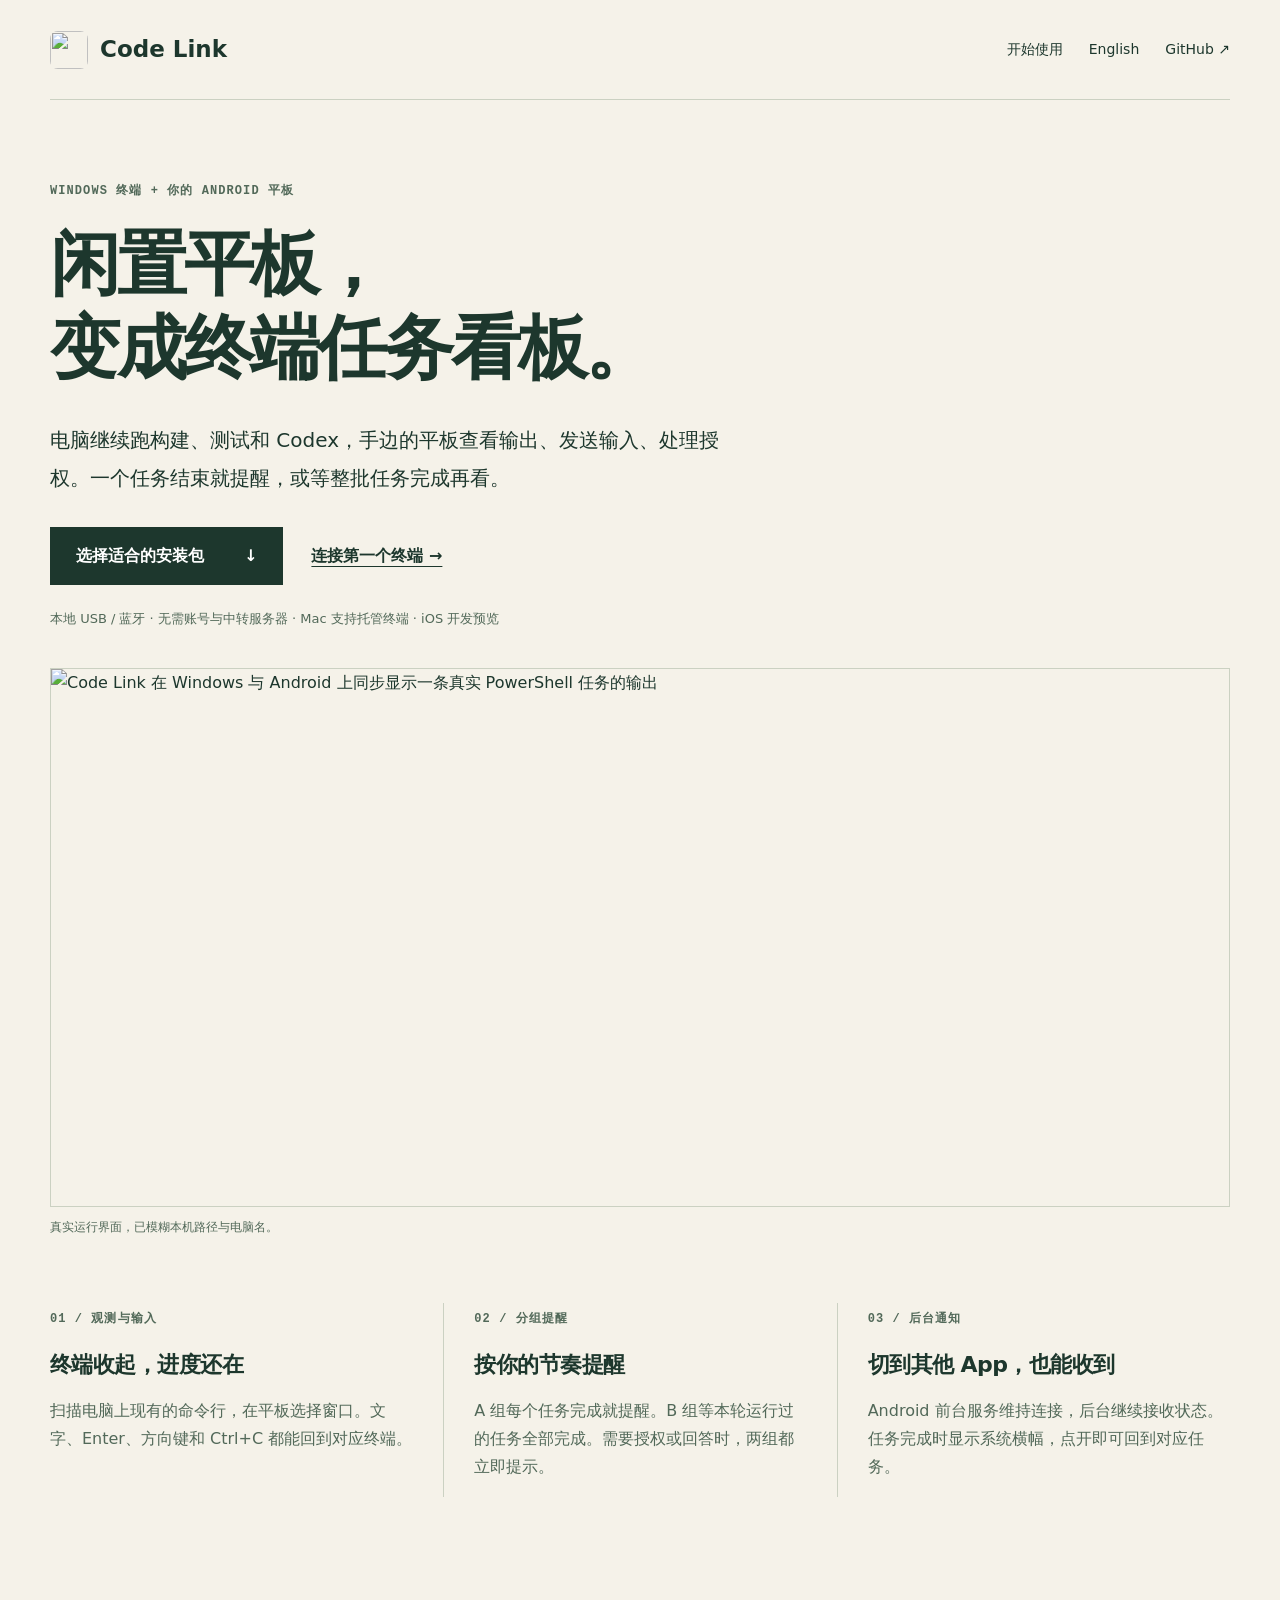
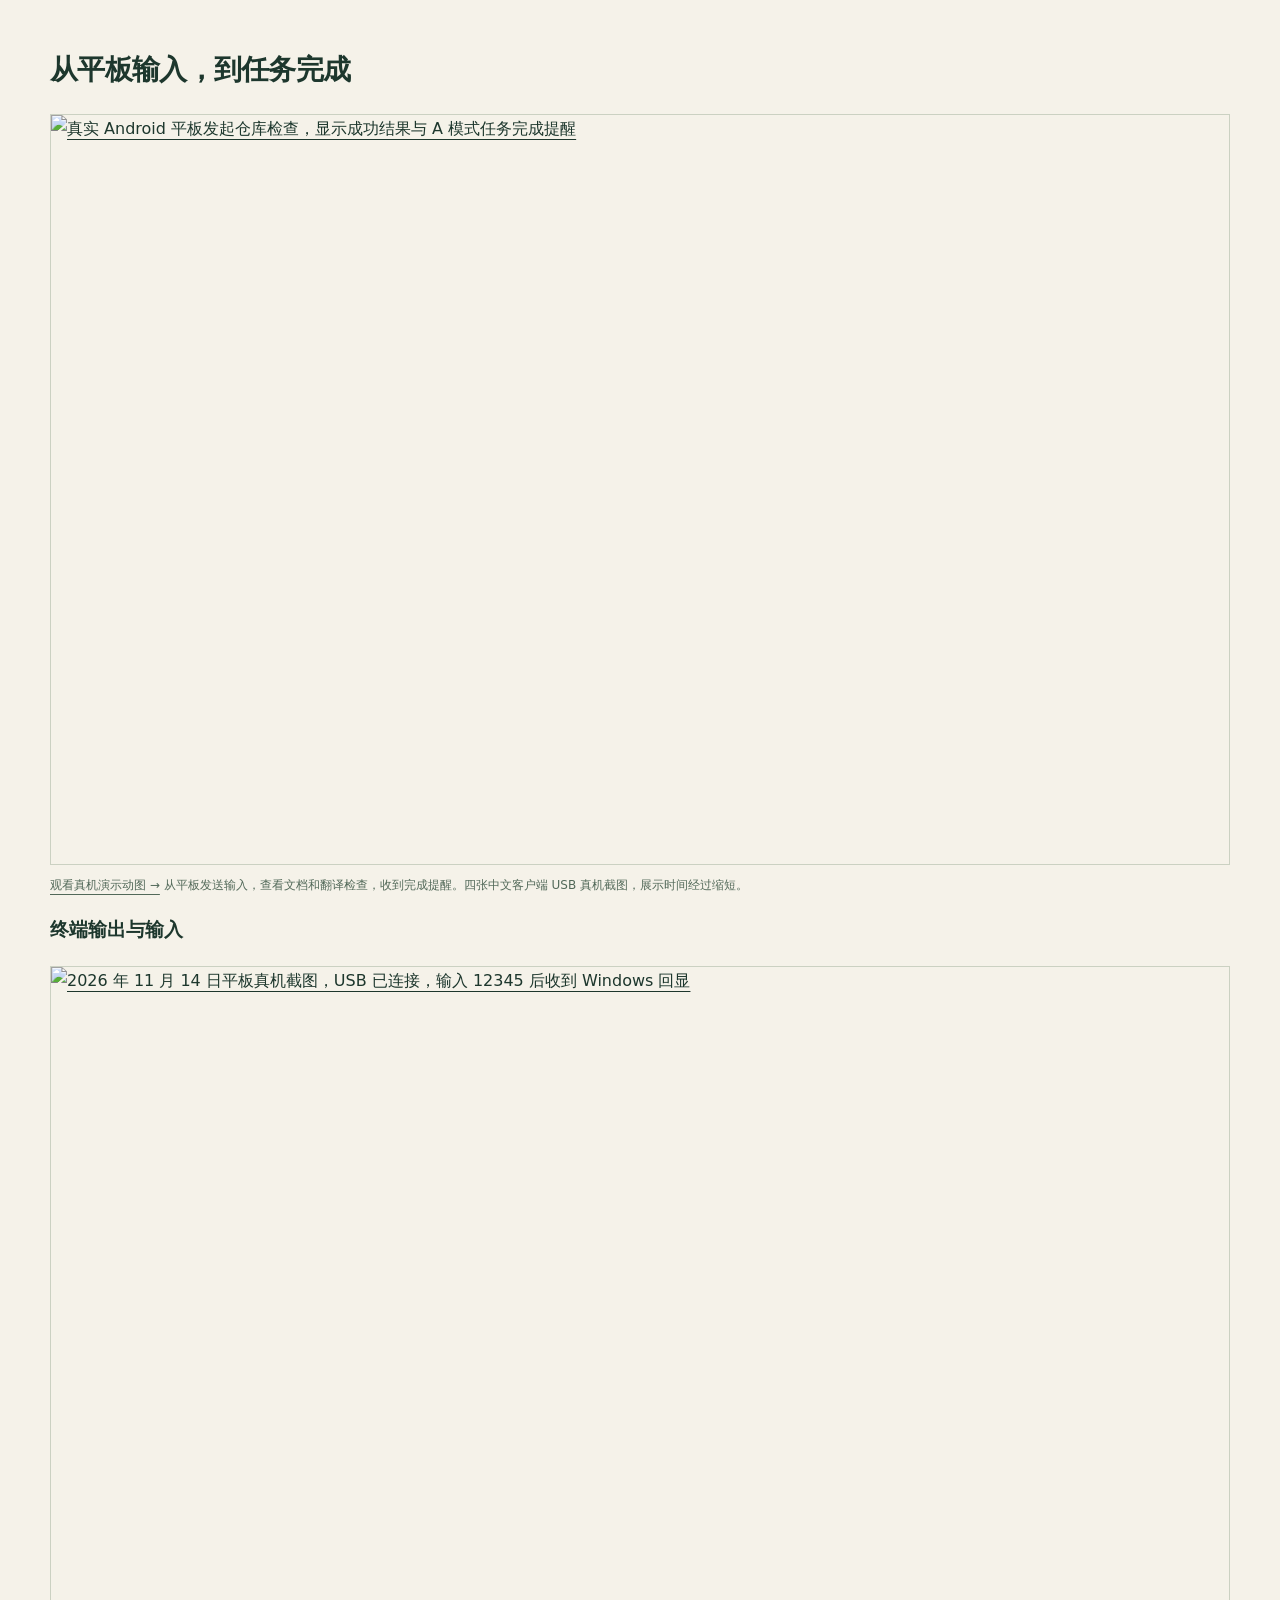
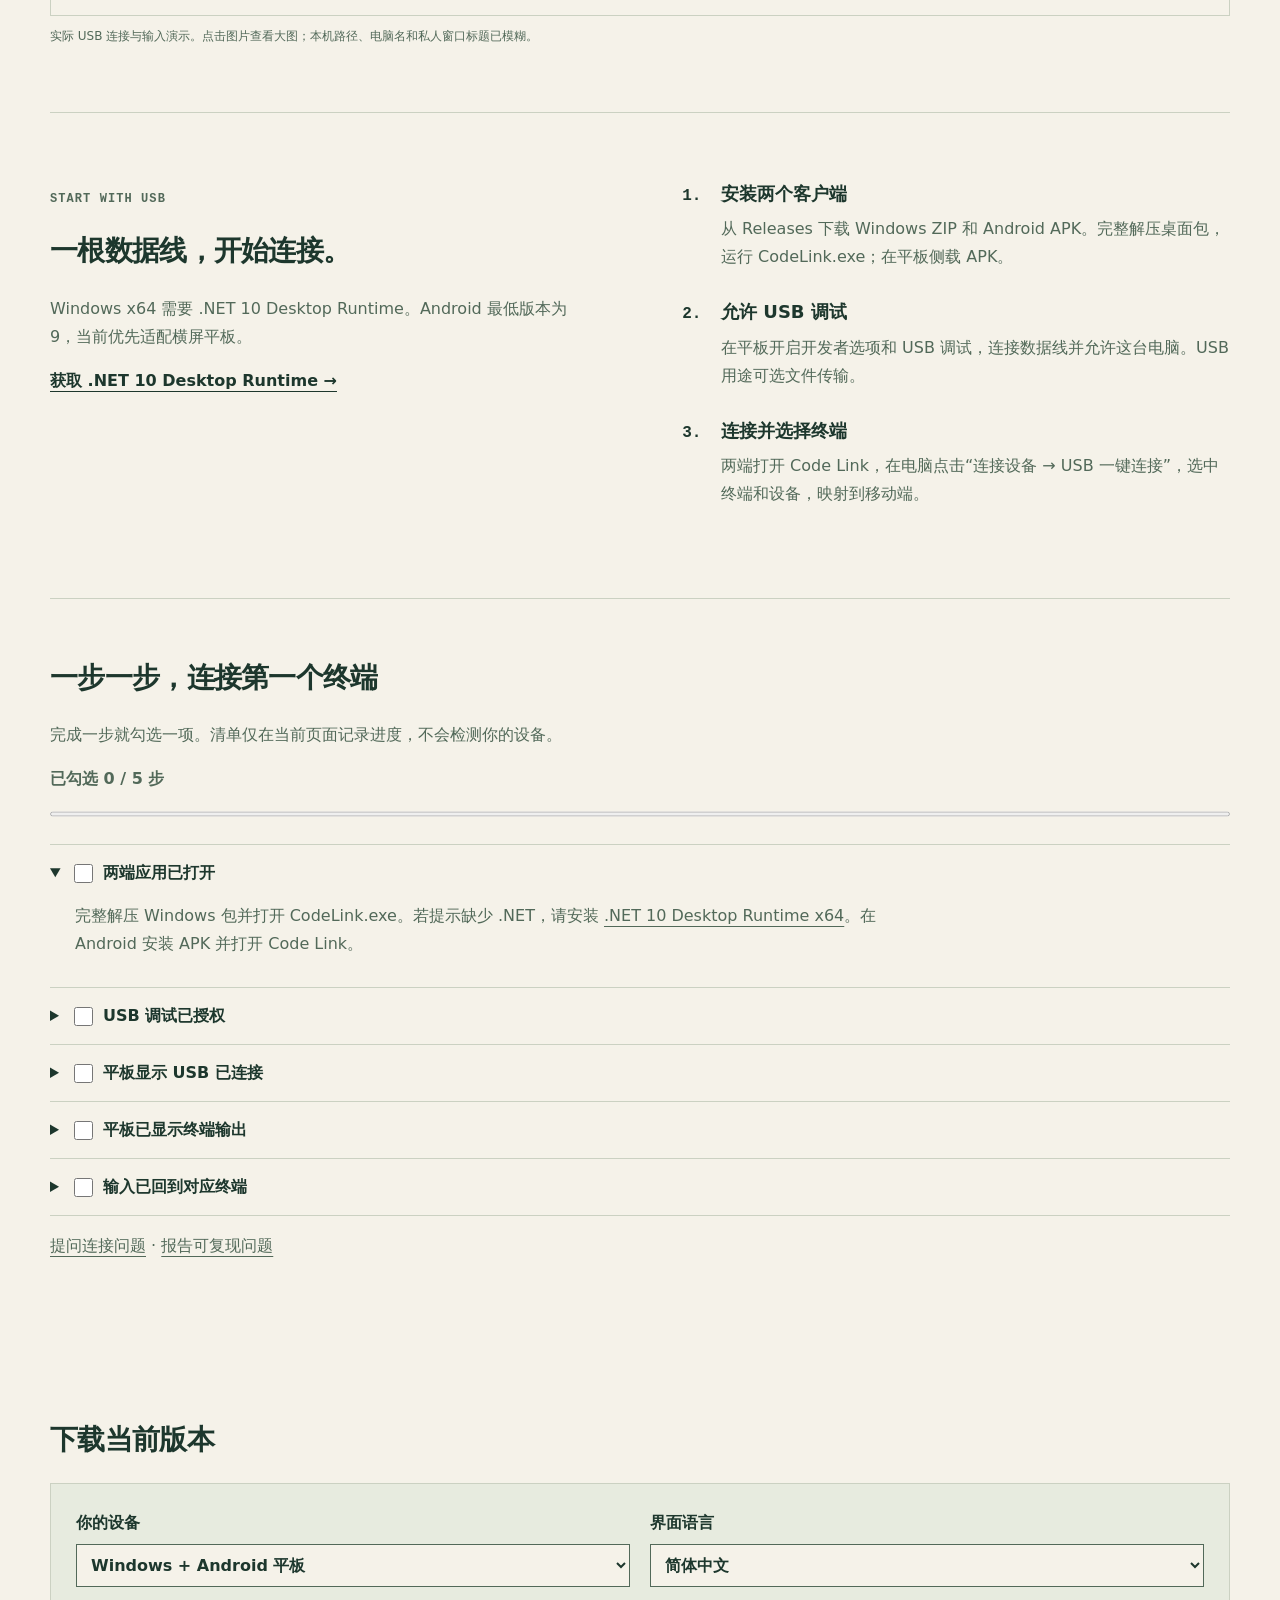
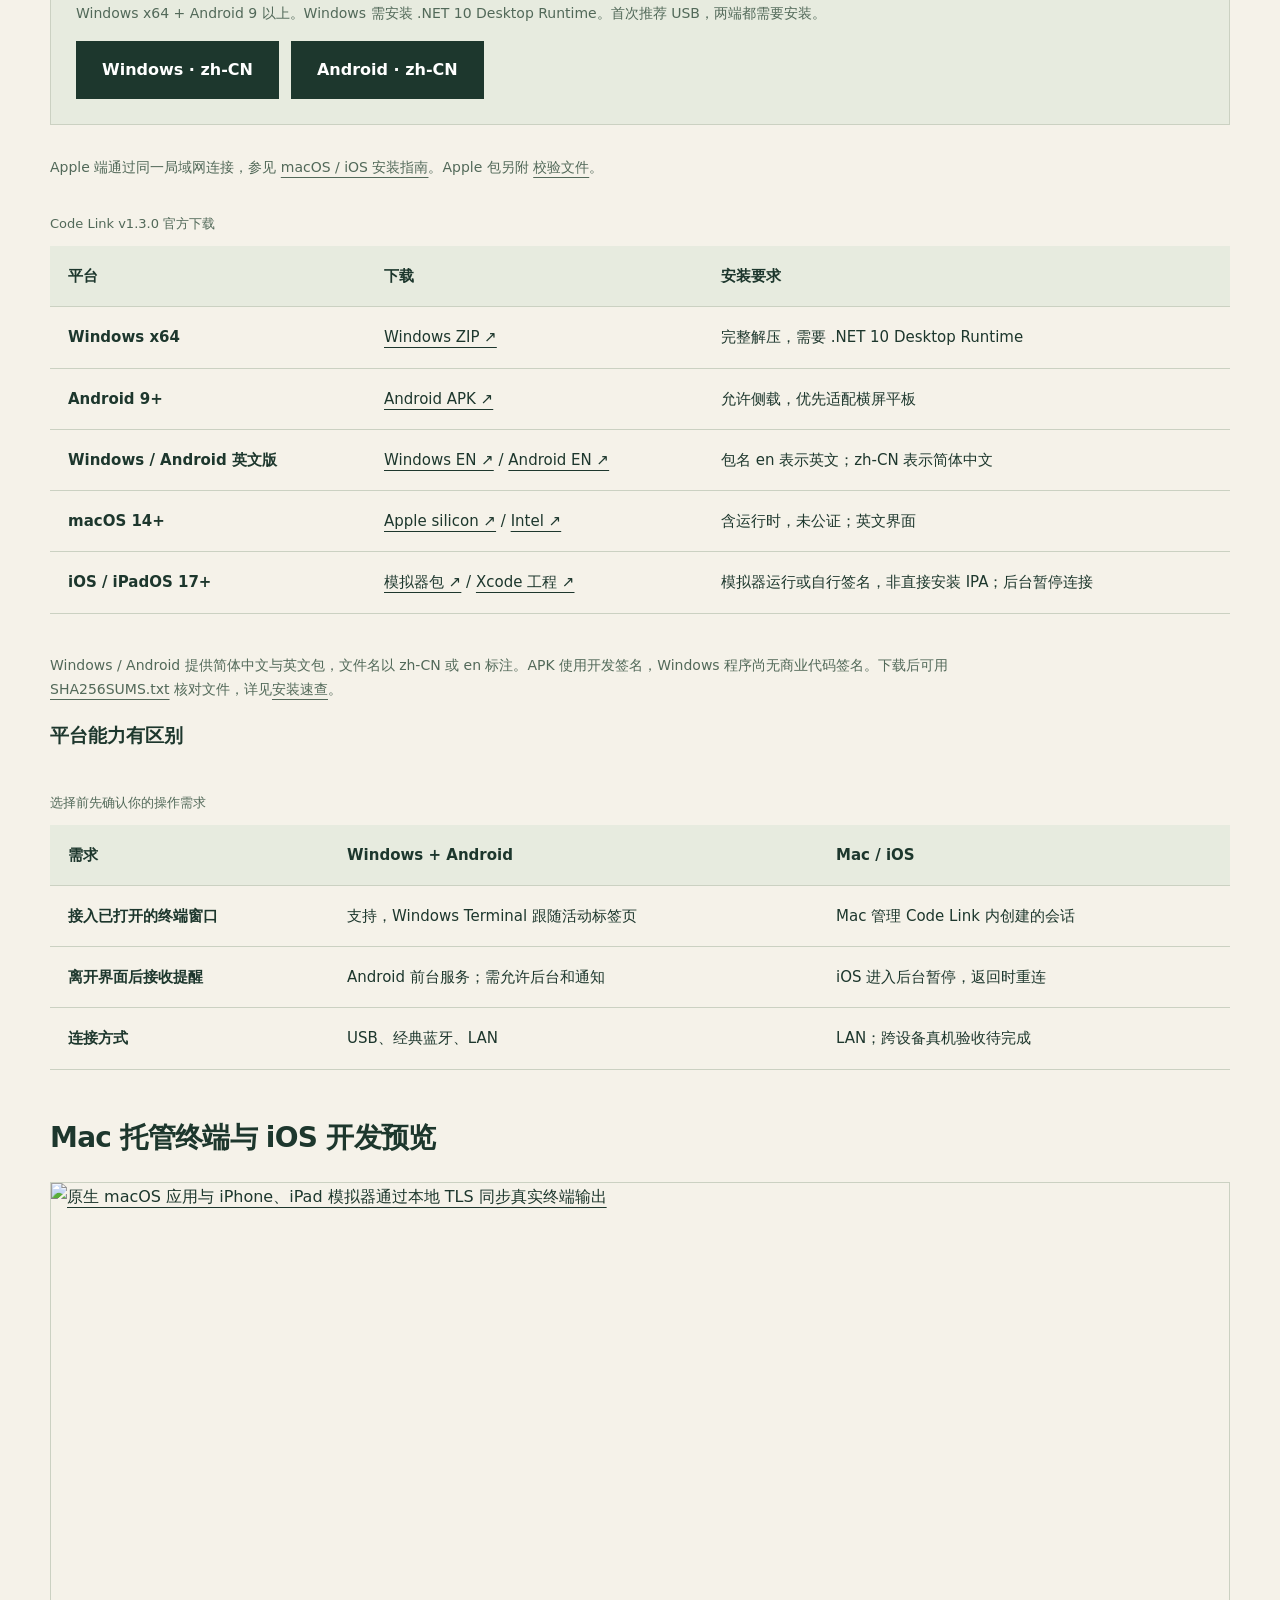
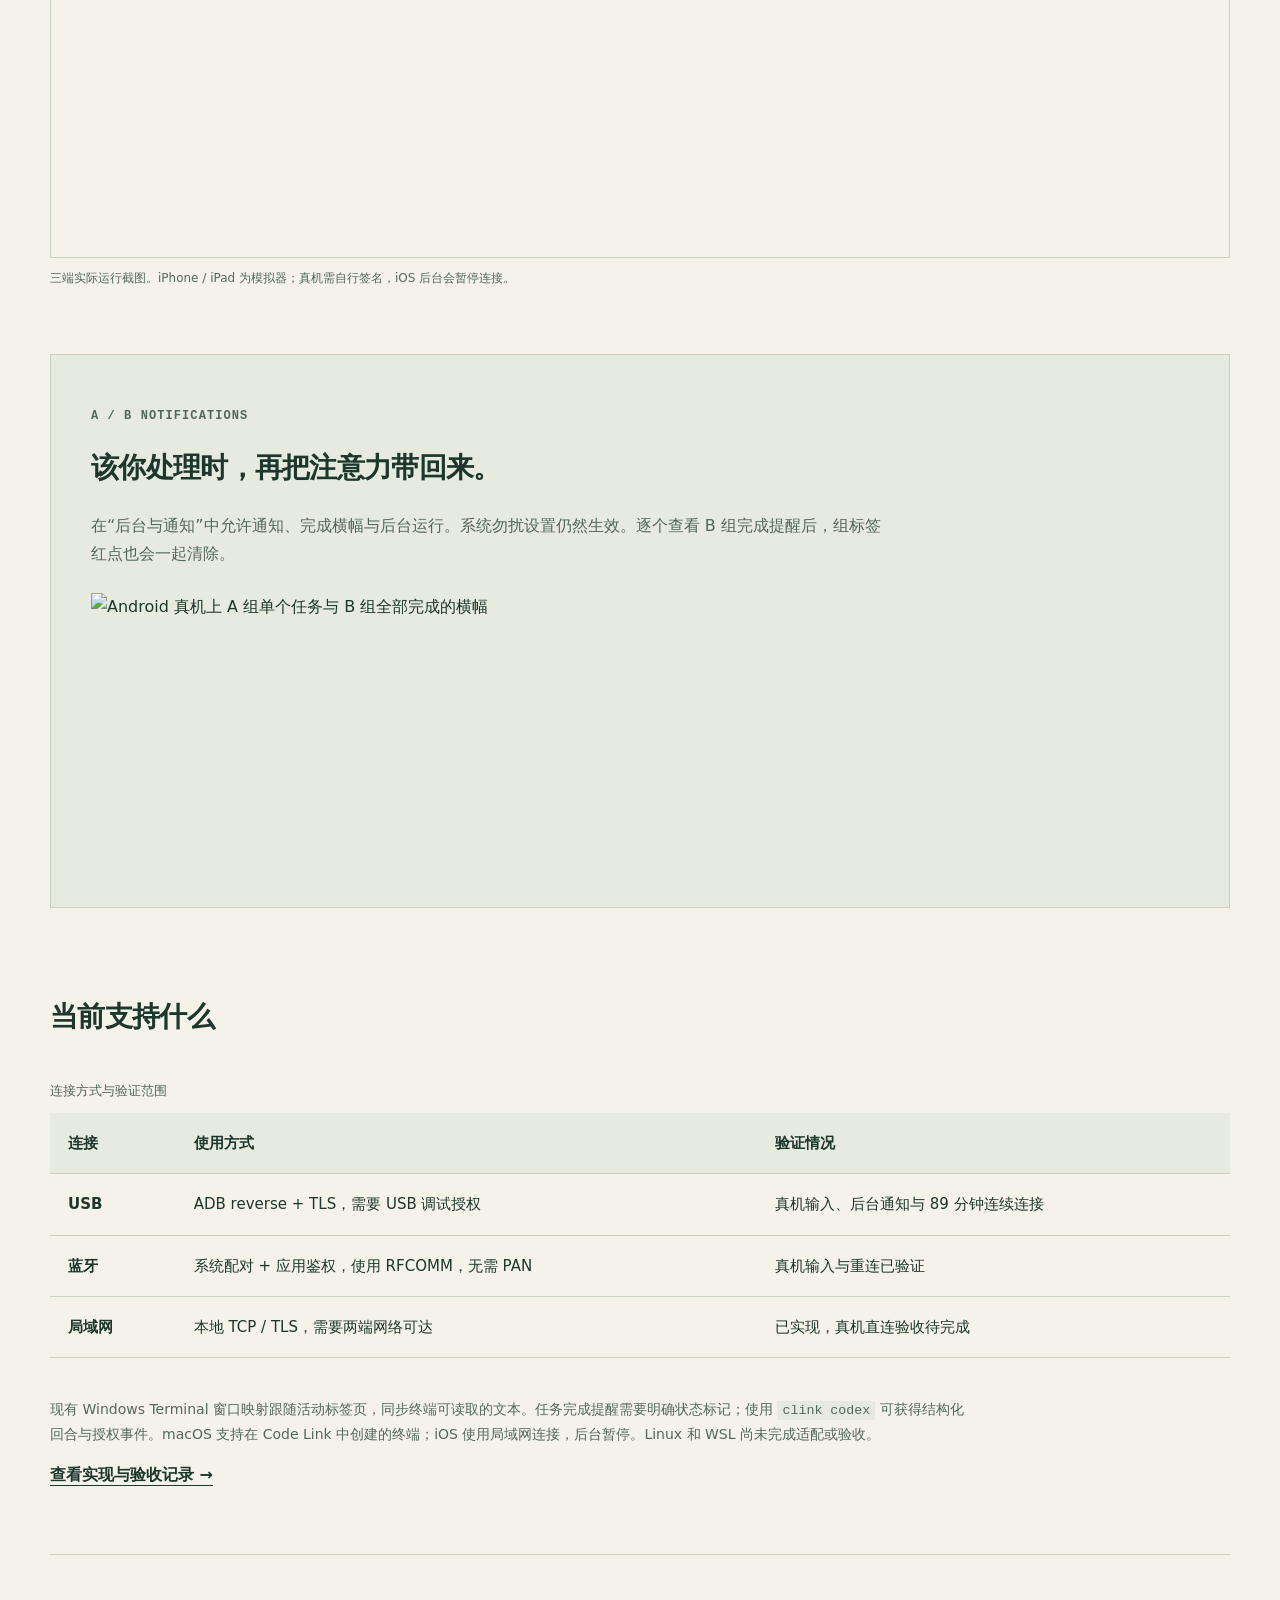
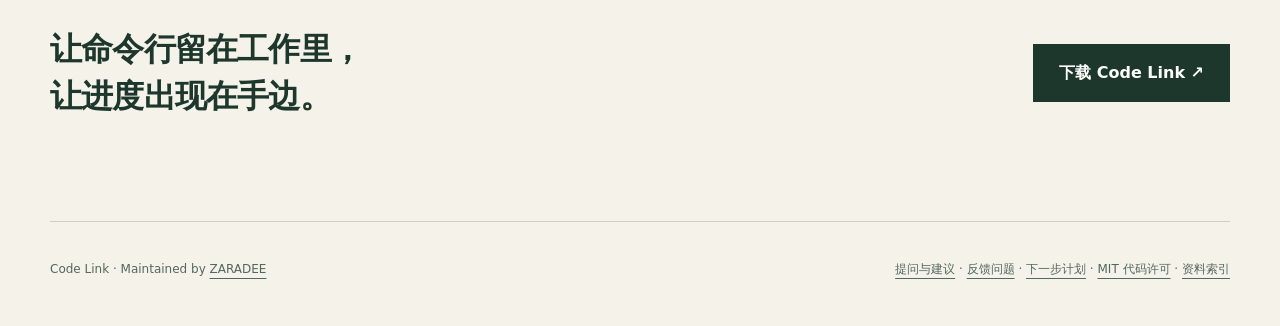
==== commit 9c924b07: "Improve repository discovery and make English the default guide" ====
--- a/site/index.html
+++ b/site/index.html
@@ -3,8 +3,8 @@
 <head>
   <meta charset="utf-8">
   <meta name="viewport" content="width=device-width, initial-scale=1">
-  <title>Code Link｜Windows / macOS 终端助手，连接 Android / iOS</title>
-  <meta name="description" content="用 Android、iPhone 或 iPad 查看 Windows / macOS 终端，发送输入、处理 Codex 授权和 A/B 提醒。本地连接，无需中转服务器。Apple 端使用 LAN，详见 iOS 后台与签名说明。">
+  <title>Code Link｜把 Android 平板变成 Windows 终端任务看板</title>
+  <meta name="description" content="用闲置 Android 平板查看 Windows 终端、处理 Codex 授权、接收单个或整批任务提醒。本地 USB 与蓝牙直连。另提供 Mac 托管终端和 iOS 开发预览。">
   <meta name="robots" content="index,follow,max-image-preview:large">
   <meta name="theme-color" content="#1d372d">
   <link rel="canonical" href="https://zaradee.github.io/code_LINK/">
@@ -19,16 +19,16 @@
   <meta property="og:site_name" content="Code Link">
   <meta property="og:locale" content="zh_CN">
   <meta property="og:locale:alternate" content="en_US">
-  <meta property="og:title" content="Code Link｜Windows / macOS 终端助手，连接 Android / iOS">
-  <meta property="og:description" content="用 Android、iPhone 或 iPad 查看 Windows / macOS 终端，发送输入、处理 Codex 授权和 A/B 提醒。本地连接，无需中转服务器。Apple 端使用 LAN，详见 iOS 后台与签名说明。">
+  <meta property="og:title" content="Code Link｜把 Android 平板变成 Windows 终端任务看板">
+  <meta property="og:description" content="用闲置 Android 平板查看 Windows 终端、处理 Codex 授权、接收单个或整批任务提醒。本地 USB 与蓝牙直连。另提供 Mac 托管终端和 iOS 开发预览。">
   <meta property="og:url" content="https://zaradee.github.io/code_LINK/">
   <meta property="og:image" content="https://zaradee.github.io/code_LINK/assets/social-preview.png">
   <meta property="og:image:width" content="1280">
   <meta property="og:image:height" content="640">
   <meta property="og:image:alt" content="Code Link 真实 Windows 桌面面板和 Android 平板界面">
   <meta name="twitter:card" content="summary_large_image">
-  <meta name="twitter:title" content="Code Link — Local terminal companion">
-  <meta name="twitter:description" content="用 Android、iPhone 或 iPad 查看 Windows / macOS 终端，发送输入、处理 Codex 授权和 A/B 提醒。本地连接，无需中转服务器。Apple 端使用 LAN，详见 iOS 后台与签名说明。">
+  <meta name="twitter:title" content="Code Link｜把 Android 平板变成 Windows 终端任务看板">
+  <meta name="twitter:description" content="用闲置 Android 平板查看 Windows 终端、处理 Codex 授权、接收单个或整批任务提醒。本地 USB 与蓝牙直连。另提供 Mac 托管终端和 iOS 开发预览。">
   <meta name="twitter:image" content="https://zaradee.github.io/code_LINK/assets/social-preview.png">
   <script type="application/ld+json">
   {
@@ -36,7 +36,7 @@
     "@type": "SoftwareApplication",
     "name": "Code Link",
     "url": "https://zaradee.github.io/code_LINK/",
-    "description": "Local terminal companion for Windows, macOS, Android and iOS. Managed terminals, remote input, Codex approvals and grouped completion notifications; transport and background support vary by platform.",
+    "description": "Turn an Android tablet into a local Windows terminal dashboard with terminal input, Codex approvals and task alerts. Mac managed sessions and iOS developer preview also available.",
     "applicationCategory": "DeveloperApplication",
     "operatingSystem": "Windows x64; macOS 14 or later; Android 9 or later; iOS 17 or later",
     "softwareVersion": "1.3.0",
@@ -60,11 +60,11 @@
   </header>
   <main id="main">
     <section class="wrap hero">
-      <p class="eyebrow">WINDOWS / macOS + ANDROID / iOS · LOCAL TERMINAL COMPANION</p>
-      <h1>电脑继续运行。<br>平板随时接手。</h1>
-      <p class="intro">把 Codex、PowerShell 和命令行带到手边。查看输出、追加输入、处理授权，等任务完成时再收到提醒。</p>
-      <div class="actions"><a class="button" href="https://github.com/ZARADEE/code_LINK/releases/latest">下载 v1.3.0 <span aria-hidden="true">↗</span></a><a class="text-link" href="https://github.com/ZARADEE/code_LINK#readme">阅读使用说明 →</a></div>
-      <p class="meta">USB / 蓝牙 / LAN · 无需中转服务器 · 原生桌面与移动端 · 代码 MIT 授权</p>
+      <p class="eyebrow">WINDOWS 终端 + 你的 ANDROID 平板</p>
+      <h1>闲置平板，<br>变成终端任务看板。</h1>
+      <p class="intro">电脑继续跑构建、测试和 Codex，手边的平板查看输出、发送输入、处理授权。一个任务结束就提醒，或等整批任务完成再看。</p>
+      <div class="actions"><a class="button" href="#downloads">选择适合的安装包 <span aria-hidden="true">↓</span></a><a class="text-link" href="#start">连接第一个终端 →</a></div>
+      <p class="meta">本地 USB / 蓝牙 · 无需账号与中转服务器 · Mac 支持托管终端 · iOS 开发预览</p>
       <figure><img src="assets/overview.png" width="1800" height="820" alt="Code Link 在 Windows 与 Android 上同步显示一条真实 PowerShell 任务的输出"><figcaption>真实运行界面，已模糊本机路径与电脑名。</figcaption></figure>
     </section>
     <section class="wrap features" aria-label="主要功能">
@@ -73,7 +73,9 @@
       <article><span class="number">03 / 后台通知</span><h2>切到其他 App，也能收到</h2><p>Android 前台服务维持连接，后台继续接收状态。任务完成时显示系统横幅，点开即可回到对应任务。</p></article>
     </section>
     <section class="wrap details" aria-labelledby="screenshots">
-      <h2 id="screenshots">在平板上查看，并把输入送回电脑</h2>
+      <h2 id="screenshots">从平板输入，到任务完成</h2>
+      <figure><a href="assets/workflow.gif"><img src="assets/workflow-complete.png" width="1400" height="890" alt="真实 Android 平板发起仓库检查，显示成功结果与 A 模式任务完成提醒" loading="lazy"></a><figcaption><a href="assets/workflow.gif">观看真机演示动图 →</a> 从平板发送输入，查看文档和翻译检查，收到完成提醒。四张中文客户端 USB 真机截图，展示时间经过缩短。</figcaption></figure>
+      <h3>终端输出与输入</h3>
       <figure><a href="assets/android.png"><img src="assets/android.png" width="1600" height="880" alt="2026 年 11 月 14 日平板真机截图，USB 已连接，输入 12345 后收到 Windows 回显" loading="lazy"></a><figcaption>实际 USB 连接与输入演示。点击图片查看大图；本机路径、电脑名和私人窗口标题已模糊。</figcaption></figure>
     </section>
     <section class="wrap split" id="start">
@@ -84,10 +86,27 @@
         <li><strong>连接并选择终端</strong><p>两端打开 Code Link，在电脑点击“连接设备 → USB 一键连接”，选中终端和设备，映射到移动端。</p></li>
       </ol>
     </section>
+    <section class="wrap setup" aria-labelledby="setup-title">
+      <h2 id="setup-title">一步一步，连接第一个终端</h2>
+      <p>完成一步就勾选一项。清单仅在当前页面记录进度，不会检测你的设备。</p>
+      <p class="setup-count" aria-live="polite">已勾选 0 / 5 步</p>
+      <progress class="setup-progress" max="5" value="0" aria-label="连接步骤完成进度"></progress>
+      <div class="setup-list">
+        <details open><summary><label><input type="checkbox" class="setup-check">两端应用已打开</label></summary><p>完整解压 Windows 包并打开 CodeLink.exe。若提示缺少 .NET，请安装 <a href="https://dotnet.microsoft.com/en-us/download/dotnet/10.0">.NET 10 Desktop Runtime x64</a>。在 Android 安装 APK 并打开 Code Link。</p></details>
+        <details><summary><label><input type="checkbox" class="setup-check">USB 调试已授权</label></summary><p>使用数据线连接，解锁平板并允许电脑调试请求。找不到设备时，换一根数据线或 USB 接口。在 Windows 应用目录执行 <code>tools\adb.exe -P 5037 devices -l</code>，也可尝试端口 5038。<code>unauthorized</code> 表示需要在 Android 确认授权。</p></details>
+        <details><summary><label><input type="checkbox" class="setup-check">平板显示 USB 已连接</label></summary><p>在 Windows 点击 <strong>连接设备 → USB 一键连接</strong>。保持两端应用打开，配对通过数据线完成，无需手动填写 IP。</p></details>
+        <details><summary><label><input type="checkbox" class="setup-check">平板已显示终端输出</label></summary><p>在 Android 点击终端；也可在 Windows 选中终端和在线设备，再点击 <strong>映射到移动端</strong>。首次输入请选择测试终端。</p></details>
+        <details><summary><label><input type="checkbox" class="setup-check">输入已回到对应终端</label></summary><p>发送 <code>echo hello</code>，需要时再按 Enter。对应终端应显示 <code>hello</code>。要启用提醒，请在 Android 打开<strong>后台与通知</strong>，允许横幅与后台运行。</p></details>
+      </div>
+      <p><a href="https://github.com/ZARADEE/code_LINK/discussions">提问连接问题</a> · <a href="https://github.com/ZARADEE/code_LINK/issues/new/choose">报告可复现问题</a></p>
+    </section>
     <section class="wrap details" aria-labelledby="downloads">
-      <h2 id="apple">Mac 终端，连接 iPhone 与 iPad</h2>
-      <figure><a href="assets/apple-overview.png"><img src="assets/apple-overview.png" width="1800" height="1030" alt="原生 macOS 应用与 iPhone、iPad 模拟器通过本地 TLS 同步真实终端输出" loading="lazy"></a><figcaption>三端实际运行截图。iPhone / iPad 为模拟器；真机需自行签名，iOS 后台会暂停连接。</figcaption></figure>
       <h2 id="downloads">下载当前版本</h2>
+      <div class="download-picker" data-download-picker>
+        <div class="download-controls"><label>你的设备<select id="download-platform"><option value="windows-android">Windows + Android 平板</option><option value="mac-android">Mac + Android</option><option value="ios">iPhone / iPad 开发预览</option></select></label><label>界面语言<select id="download-language"><option value="zh-CN">简体中文</option><option value="en">English</option></select></label></div>
+        <p id="download-note" aria-live="polite"></p>
+        <div id="download-links" class="actions"></div>
+      </div>
       <p>Apple 端通过同一局域网连接，参见 <a href="https://github.com/ZARADEE/code_LINK/blob/main/docs/APPLE.md">macOS / iOS 安装指南</a>。Apple 包另附 <a href="https://github.com/ZARADEE/code_LINK/releases/download/v1.3.0/APPLE-SHA256SUMS.txt">校验文件</a>。</p>
       <div class="table-scroll"><table><caption>Code Link v1.3.0 官方下载</caption><thead><tr><th scope="col">平台</th><th scope="col">下载</th><th scope="col">安装要求</th></tr></thead><tbody>
         <tr><th scope="row">Windows x64</th><td><a href="https://github.com/ZARADEE/code_LINK/releases/download/v1.3.0/CodeLink-Windows-v1.3.0-zh-CN.zip">Windows ZIP ↗</a></td><td>完整解压，需要 .NET 10 Desktop Runtime</td></tr>
@@ -97,6 +116,9 @@
         <tr><th scope="row">iOS / iPadOS 17+</th><td><a href="https://github.com/ZARADEE/code_LINK/releases/download/v1.3.0/CodeLink-iOS-Simulator-v1.3.0-en.zip">模拟器包 ↗</a> / <a href="https://github.com/ZARADEE/code_LINK/releases/download/v1.3.0/CodeLink-Apple-Source-v1.3.0-en.zip">Xcode 工程 ↗</a></td><td>模拟器运行或自行签名，非直接安装 IPA；后台暂停连接</td></tr>
       </tbody></table></div>
       <p>Windows / Android 提供简体中文与英文包，文件名以 zh-CN 或 en 标注。APK 使用开发签名，Windows 程序尚无商业代码签名。下载后可用 <a href="https://github.com/ZARADEE/code_LINK/releases/download/v1.3.0/SHA256SUMS.txt">SHA256SUMS.txt</a> 核对文件，详见<a href="https://github.com/ZARADEE/code_LINK/blob/main/docs/INSTALL.md">安装速查</a>。</p>
+      <h3>平台能力有区别</h3><div class="table-scroll"><table><caption>选择前先确认你的操作需求</caption><thead><tr><th>需求</th><th>Windows + Android</th><th>Mac / iOS</th></tr></thead><tbody><tr><th>接入已打开的终端窗口</th><td>支持，Windows Terminal 跟随活动标签页</td><td>Mac 管理 Code Link 内创建的会话</td></tr><tr><th>离开界面后接收提醒</th><td>Android 前台服务；需允许后台和通知</td><td>iOS 进入后台暂停，返回时重连</td></tr><tr><th>连接方式</th><td>USB、经典蓝牙、LAN</td><td>LAN；跨设备真机验收待完成</td></tr></tbody></table></div>
+      <h2 id="apple">Mac 托管终端与 iOS 开发预览</h2>
+      <figure><a href="assets/apple-overview.png"><img src="assets/apple-overview.png" width="1800" height="1030" alt="原生 macOS 应用与 iPhone、iPad 模拟器通过本地 TLS 同步真实终端输出" loading="lazy"></a><figcaption>三端实际运行截图。iPhone / iPad 为模拟器；真机需自行签名，iOS 后台会暂停连接。</figcaption></figure>
     </section>
     <section class="wrap notification">
       <div><p class="eyebrow">A / B NOTIFICATIONS</p><h2>该你处理时，再把注意力带回来。</h2><p>在“后台与通知”中允许通知、完成横幅与后台运行。系统勿扰设置仍然生效。逐个查看 B 组完成提醒后，组标签红点也会一起清除。</p></div>
@@ -114,6 +136,7 @@
     </section>
     <section class="wrap closing"><h2>让命令行留在工作里，<br>让进度出现在手边。</h2><a class="button" href="https://github.com/ZARADEE/code_LINK/releases/latest">下载 Code Link ↗</a></section>
   </main>
-  <footer class="wrap"><p>Code Link · Maintained by <a href="https://github.com/ZARADEE">ZARADEE</a></p><p><a href="https://github.com/ZARADEE/code_LINK/issues/new/choose">反馈问题</a> · <a href="https://github.com/ZARADEE/code_LINK/blob/main/docs/ROADMAP.md">下一步计划</a> · <a href="https://github.com/ZARADEE/code_LINK/blob/main/LICENSE">MIT 代码许可</a> · <a href="llms.txt">资料索引</a></p></footer>
+  <footer class="wrap"><p>Code Link · Maintained by <a href="https://github.com/ZARADEE">ZARADEE</a></p><p><a href="https://github.com/ZARADEE/code_LINK/discussions">提问与建议</a> · <a href="https://github.com/ZARADEE/code_LINK/issues/new/choose">反馈问题</a> · <a href="https://github.com/ZARADEE/code_LINK/blob/main/docs/ROADMAP.md">下一步计划</a> · <a href="https://github.com/ZARADEE/code_LINK/blob/main/LICENSE">MIT 代码许可</a> · <a href="llms.txt">资料索引</a></p></footer>
+  <script src="guide.js" defer></script>
 </body>
 </html>
--- a/site/styles.css
+++ b/site/styles.css
@@ -1 +1,3 @@
 :root{color-scheme:light;--paper:#f5f2e9;--ink:#1d372d;--muted:#526959;--line:#cbd1c2;--accent:#efbe3e}*{box-sizing:border-box}html{scroll-behavior:smooth;scroll-padding-top:24px}body{margin:0;background:var(--paper);color:var(--ink);font-family:system-ui,-apple-system,"Segoe UI","Microsoft YaHei",sans-serif;line-height:1.75}a{color:inherit;text-underline-offset:5px}a:hover{color:#465d24}a:focus-visible{outline:3px solid #936900;outline-offset:5px}.wrap{width:min(1180px,calc(100% - 64px));margin-inline:auto}.nav{display:flex;align-items:center;justify-content:space-between;gap:24px;min-height:100px;border-bottom:1px solid var(--line)}.brand{display:flex;align-items:center;gap:12px;font-size:23px;font-weight:750;text-decoration:none}.brand img{border-radius:8px}.nav nav{display:flex;gap:26px;font-size:14px}.nav nav a{text-decoration:none}.hero{padding-top:70px}.eyebrow,.number{font:600 12px/1.5 ui-monospace,Consolas,monospace;letter-spacing:.09em;color:var(--muted)}h1{font-size:clamp(42px,5.5vw,78px);letter-spacing:-.045em;line-height:1.19;margin:23px 0 30px;font-weight:800}h2{font-size:28px;line-height:1.45;letter-spacing:-.025em}.intro{max-width:680px;font-size:20px;line-height:1.9}.actions{display:flex;flex-wrap:wrap;align-items:center;gap:28px;margin-top:30px}.button{display:inline-flex;gap:40px;align-items:center;padding:14px 25px;background:var(--ink);color:white;text-decoration:none;border:1px solid var(--ink);font-weight:650}.button:hover{background:#365646;color:white}.text-link{font-weight:650}.meta{font-size:13px;color:var(--muted);margin:23px 0 38px}figure{margin:0}figure img{display:block;width:100%;height:auto;border:1px solid var(--line)}figcaption{font-size:12px;color:var(--muted);margin-top:10px}.features{display:grid;grid-template-columns:repeat(3,1fr);gap:0;padding:65px 0}.features article{padding:0 30px;border-left:1px solid var(--line)}.features article:first-child{padding-left:0;border-left:0}.features article:last-child{padding-right:0}.features h2{font-size:22px;margin:18px 0 14px}.features p,.split p,.notification p,.details p{color:var(--muted)}.split{display:grid;grid-template-columns:1fr 1fr;gap:90px;border-top:1px solid var(--line);padding:65px 0}.steps{margin:0;padding-left:26px}.steps li{padding-left:10px;margin-bottom:25px}.steps li::marker{font:600 16px ui-monospace,monospace}.steps strong{font-size:18px}.steps p{margin:6px 0}.notification{padding:40px;background:#e7ebdf;border:1px solid var(--line)}.notification>div{max-width:800px}.notification img{width:100%;height:auto;display:block;margin-top:25px}.details{padding-block:65px}.table-scroll{overflow-x:auto}table{width:100%;border-collapse:collapse;text-align:left;margin:20px 0 25px;font-size:15px}caption{text-align:left;color:var(--muted);font-size:13px;padding-bottom:10px}th,td{padding:17px 18px;border-bottom:1px solid var(--line)}thead{background:#e7ebdf}tbody th{white-space:nowrap}.details p{font-size:14px;max-width:920px}code{font-size:.95em;background:#e7ebdf;padding:2px 5px}.closing{border-top:1px solid var(--line);padding:45px 0 75px;display:flex;align-items:center;justify-content:space-between;gap:30px}.closing h2{font-size:32px}footer{border-top:1px solid var(--line);padding:25px 0 35px;font-size:12px;color:var(--muted);display:flex;justify-content:space-between;gap:20px}.skip{position:absolute;left:20px;top:-100px;padding:10px 16px;background:white;z-index:5}.skip:focus{top:10px}@media(max-width:760px){.wrap{width:calc(100% - 36px)}.nav{min-height:82px;flex-wrap:wrap;gap:10px;padding-block:15px}.nav nav{gap:18px;font-size:12px}.brand{font-size:20px}.hero{padding-top:45px}.intro{font-size:17px}.features{grid-template-columns:1fr;padding-block:35px}.features article,.features article:first-child,.features article:last-child{padding:24px 0;border-left:0;border-bottom:1px solid var(--line)}.split{grid-template-columns:1fr;gap:35px;padding-block:40px}.notification{padding:22px}.notification h2{font-size:24px}.details{padding-block:35px}th,td{padding:12px;min-width:130px}.closing{display:block;padding-block:30px 50px}.closing h2{font-size:27px}footer{display:block}.meta{line-height:2}.actions{gap:20px}}@media(prefers-reduced-motion:reduce){html{scroll-behavior:auto}}
+
+.setup{border-top:1px solid var(--line);padding-block:35px 55px}.setup>p{max-width:800px;color:var(--muted)}.setup-count{font-weight:650}.setup-progress{width:100%;height:10px;accent-color:var(--ink);display:block;margin-bottom:25px}.setup-list details{border-top:1px solid var(--line);padding:14px 0}.setup-list details:last-child{border-bottom:1px solid var(--line)}.setup-list summary{cursor:pointer;font-weight:650}.setup-list label{cursor:pointer}.setup-list input{accent-color:var(--ink);width:19px;height:19px;margin:0 10px 0 7px;vertical-align:middle}.setup-list p{margin:15px 25px;max-width:850px;color:var(--muted)}.download-picker{border:1px solid var(--line);background:#e7ebdf;padding:25px;margin-block:20px 30px}.download-controls{display:flex;flex-wrap:wrap;gap:20px}.download-controls label{display:grid;gap:7px;font-weight:650;flex:1;min-width:200px}.download-controls select{font:inherit;line-height:1.4;padding:10px;background:var(--paper);color:var(--ink);border:1px solid var(--muted);width:100%;min-width:0}.download-picker .actions{gap:12px;margin-top:15px}.download-picker p{margin-bottom:0}select:focus-visible,input:focus-visible{outline:3px solid #936900;outline-offset:3px}@media(max-width:760px){.download-picker{padding:18px}.download-controls label{min-width:0;flex-basis:100%}.download-picker .button{width:100%;justify-content:space-between}.setup-list p{margin-inline:12px}.setup-list code{overflow-wrap:anywhere}}
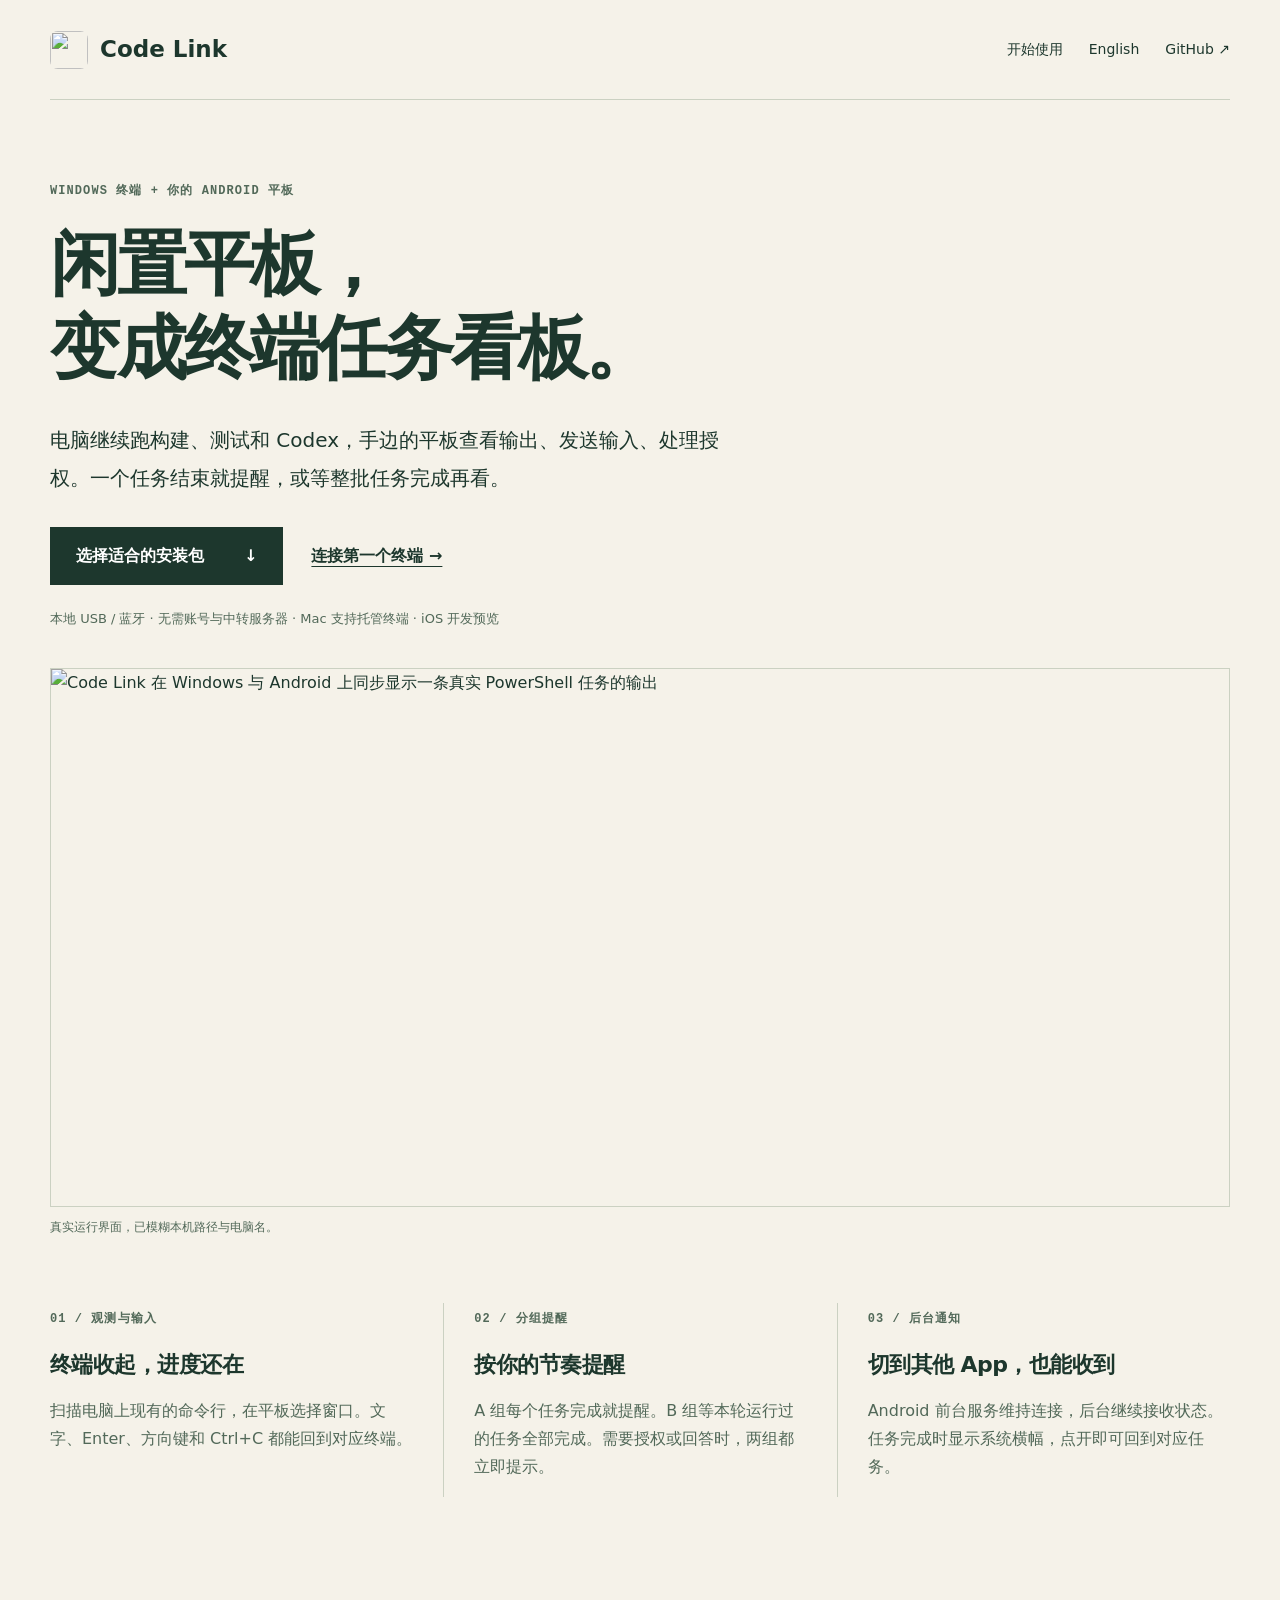
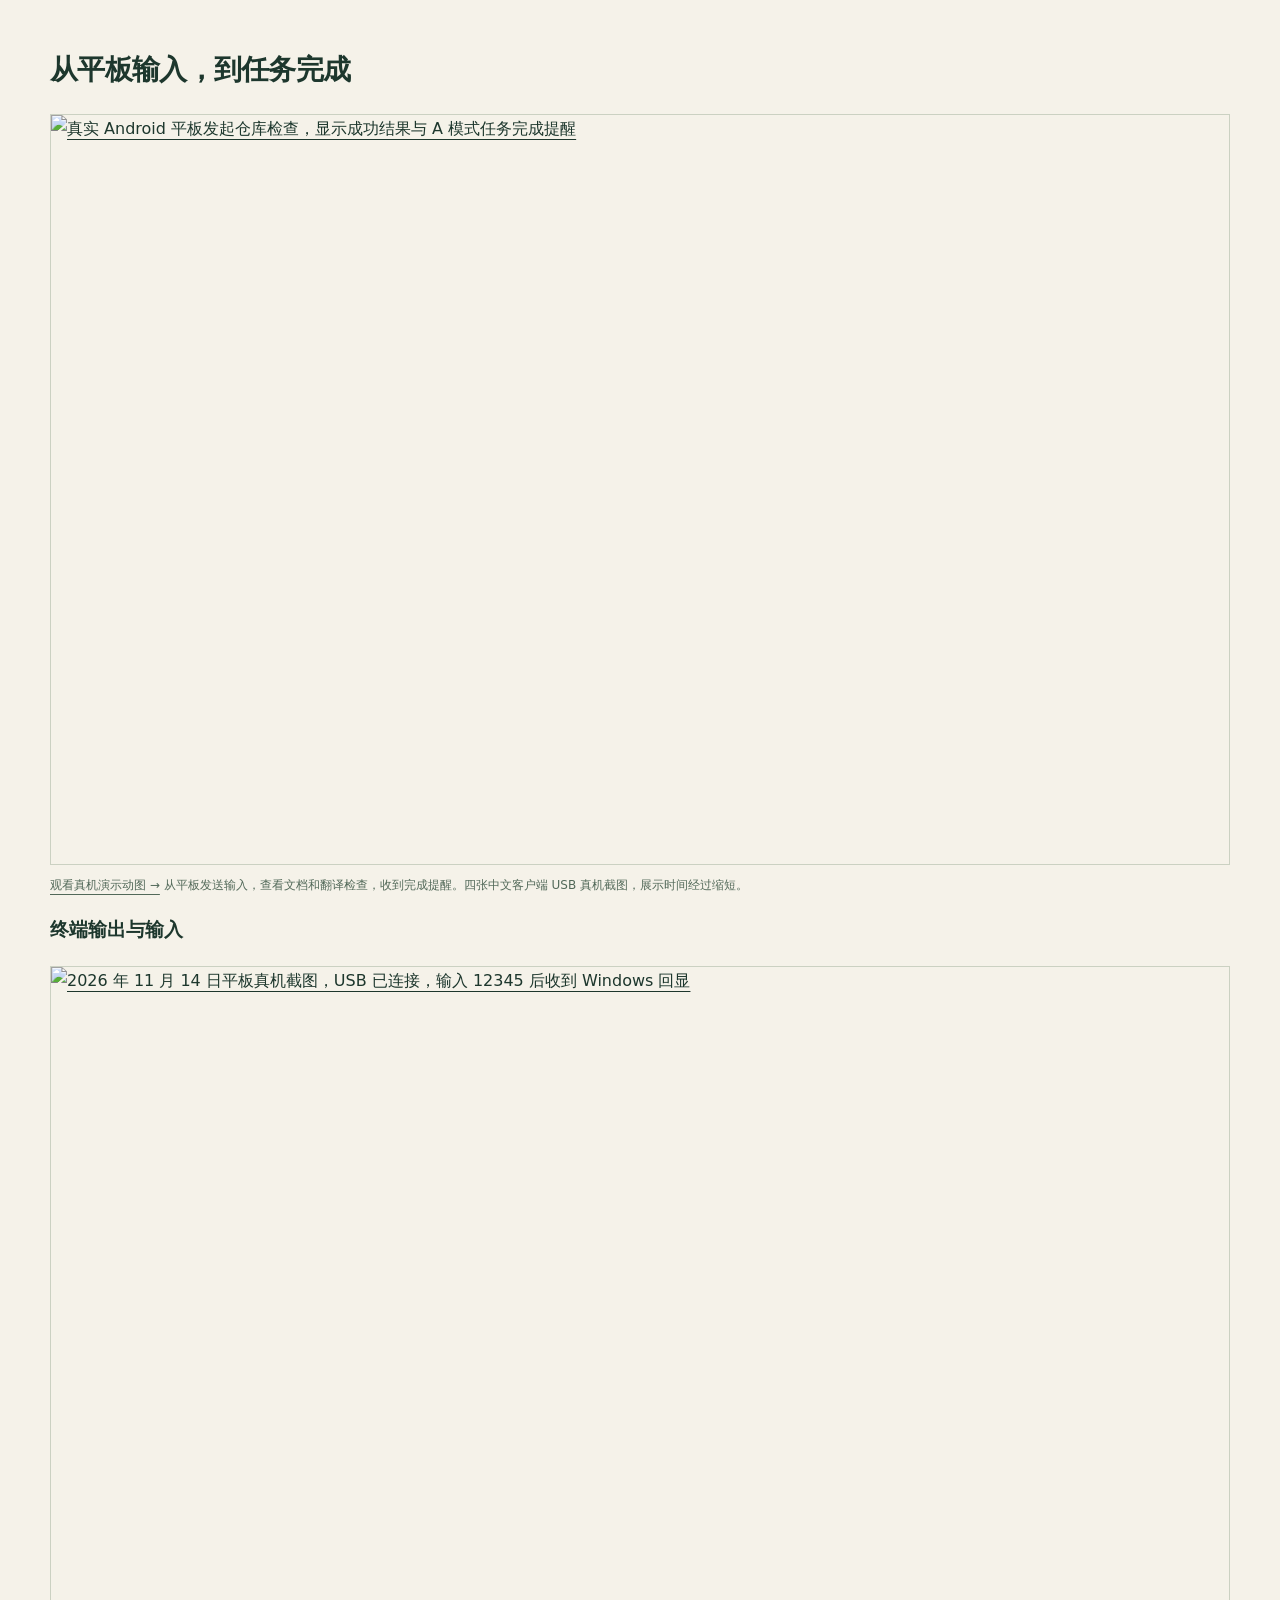
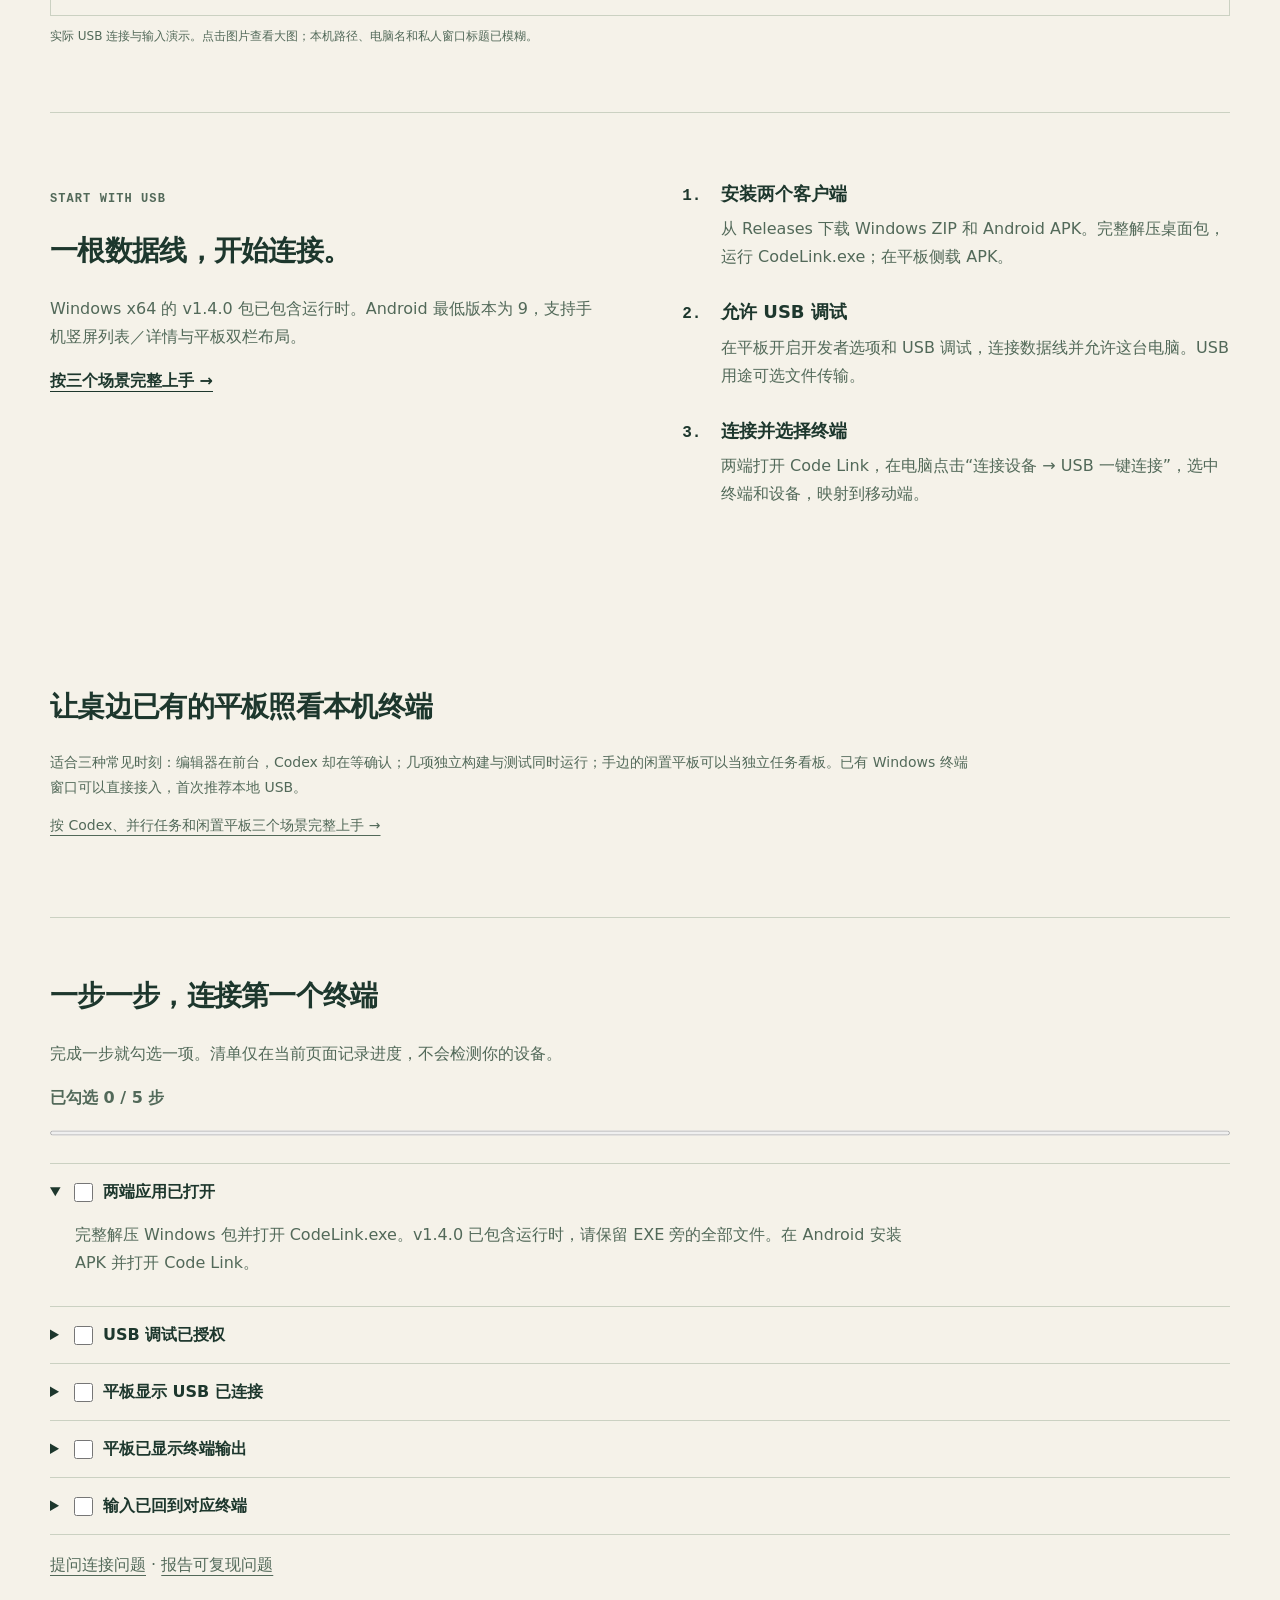
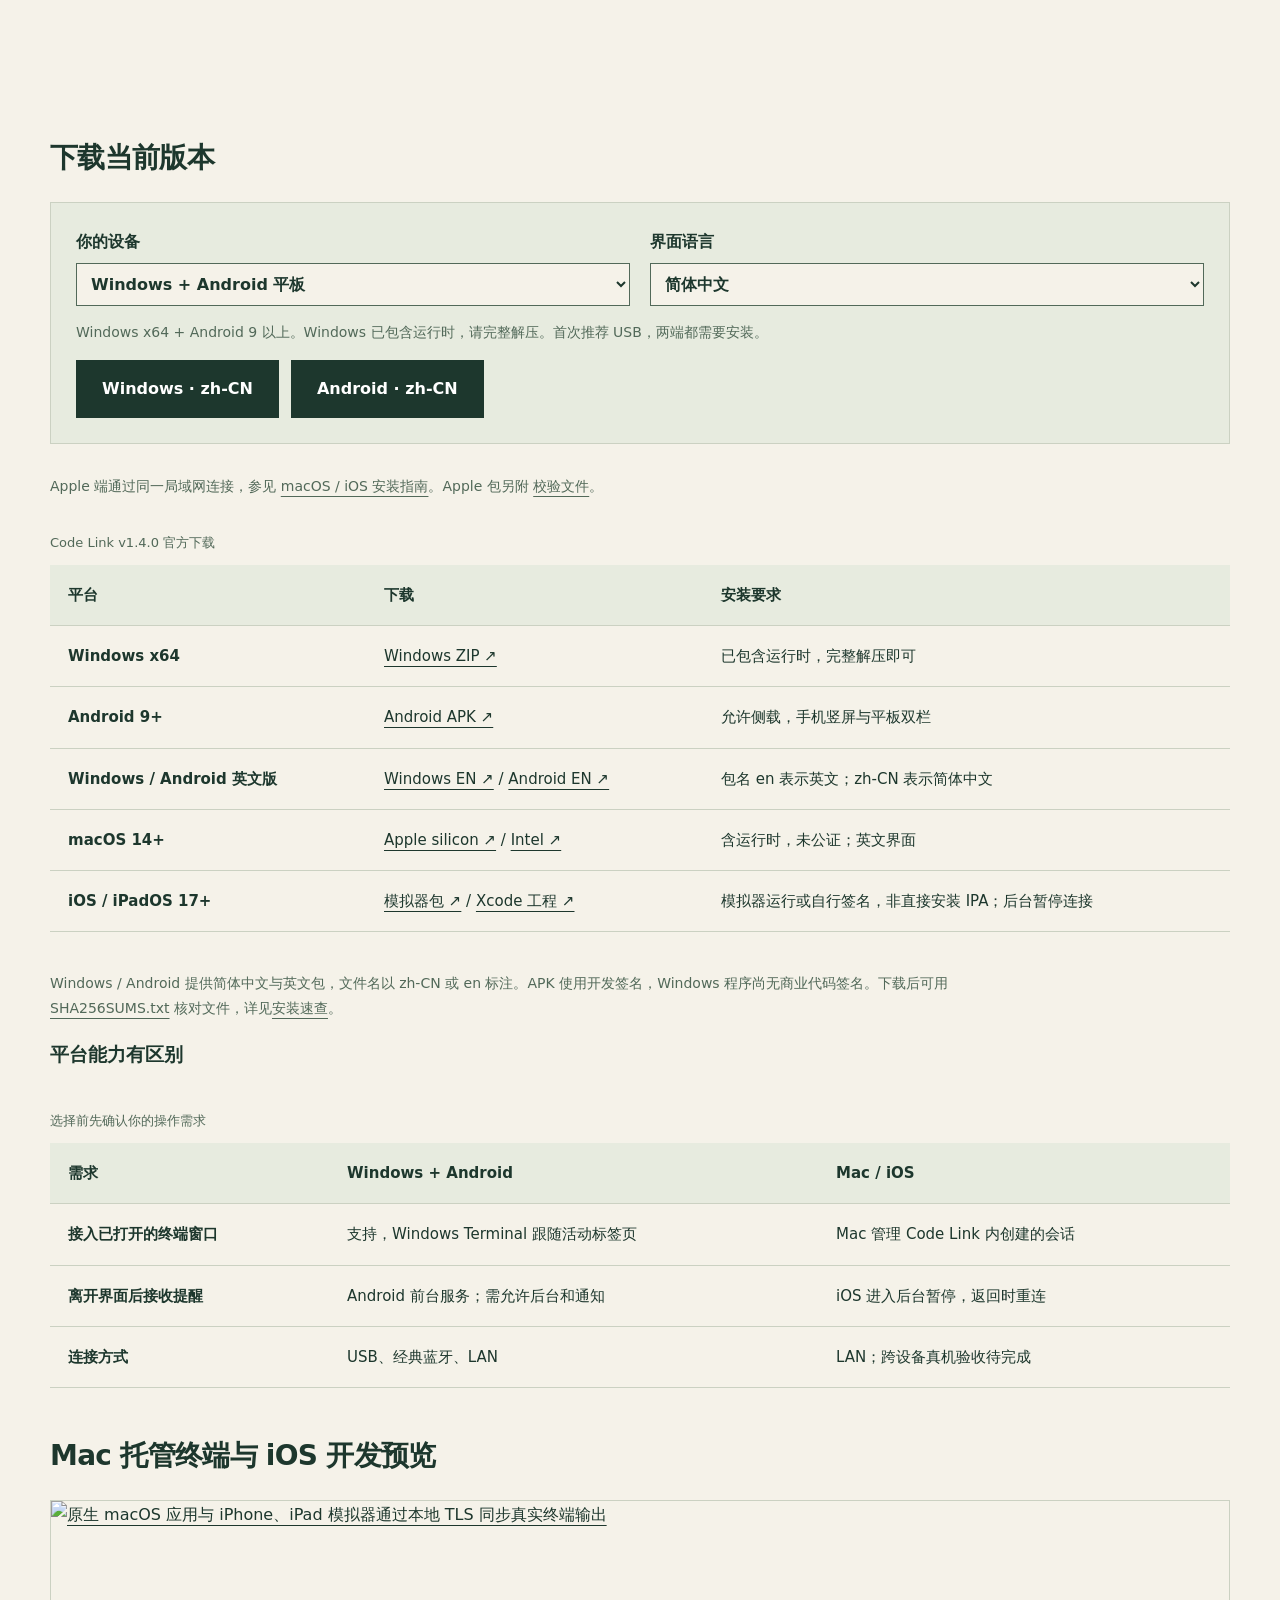
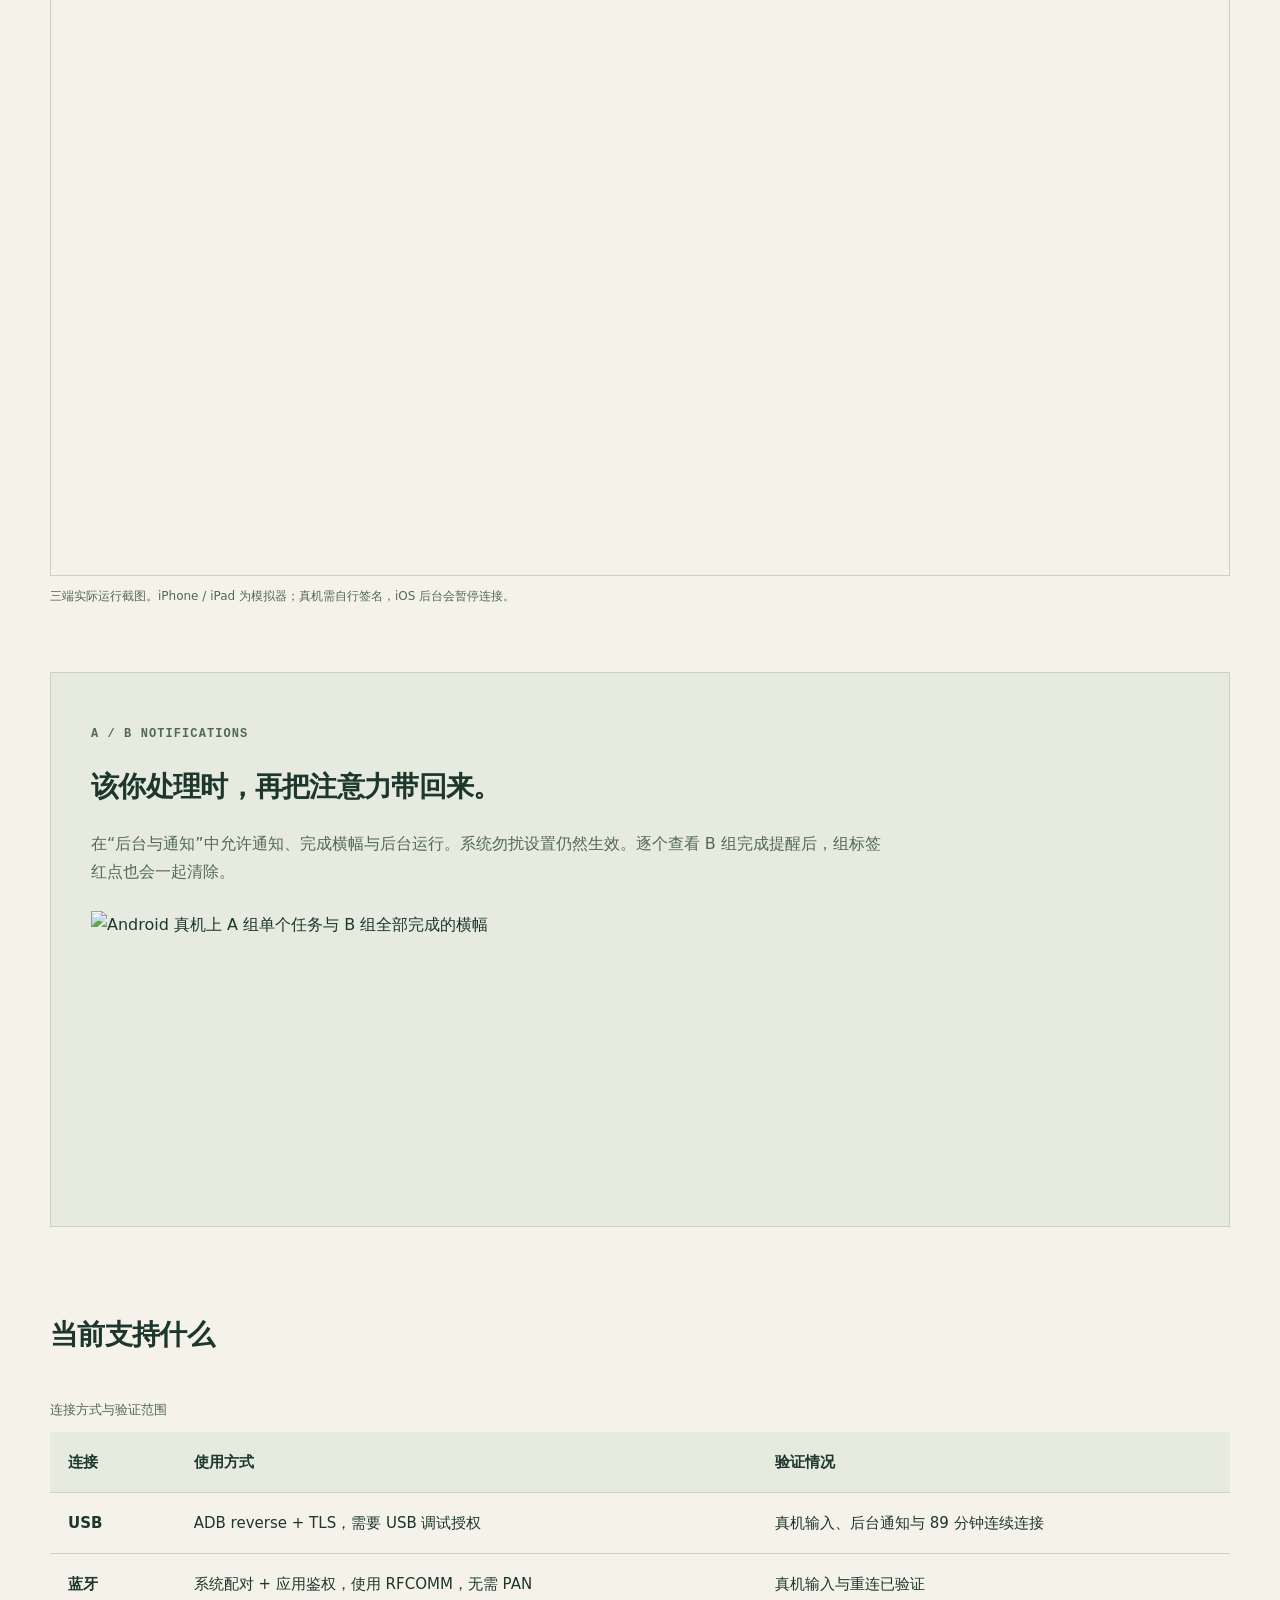
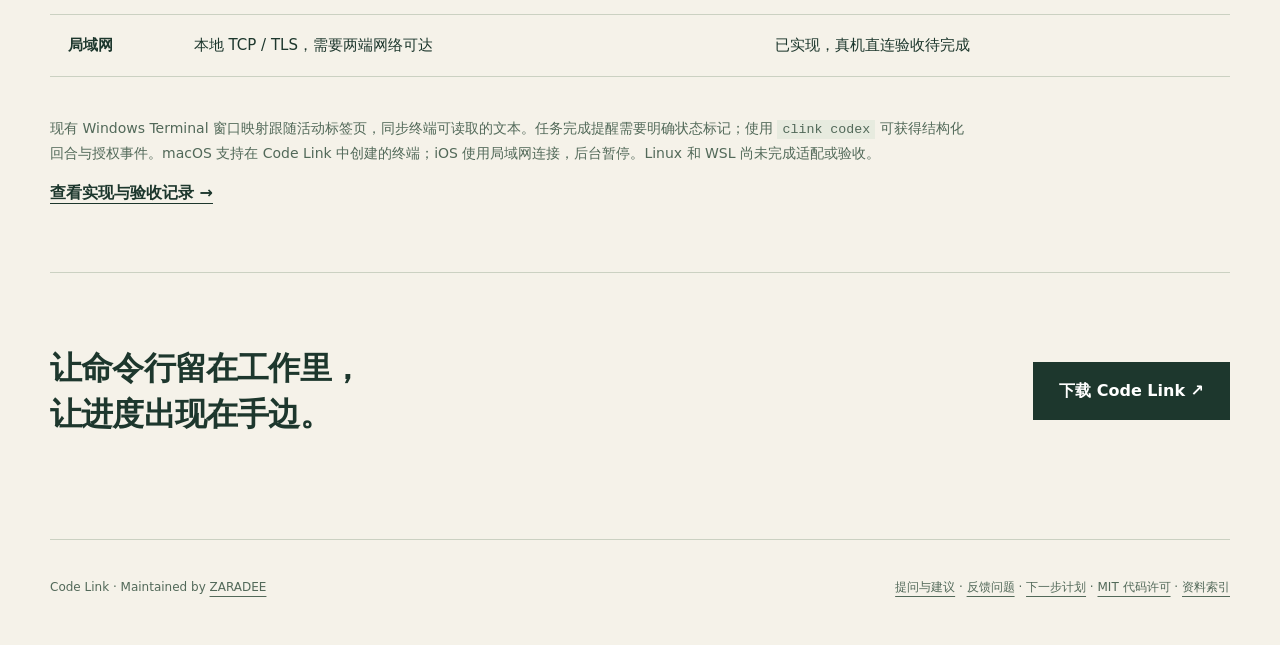
==== commit 2ccc0d51: "Complete USB onboarding and adaptive Android layouts with bundled Windows runtime" ====
--- a/site/index.html
+++ b/site/index.html
@@ -39,7 +39,7 @@
     "description": "Turn an Android tablet into a local Windows terminal dashboard with terminal input, Codex approvals and task alerts. Mac managed sessions and iOS developer preview also available.",
     "applicationCategory": "DeveloperApplication",
     "operatingSystem": "Windows x64; macOS 14 or later; Android 9 or later; iOS 17 or later",
-    "softwareVersion": "1.3.0",
+    "softwareVersion": "1.4.0",
     "inLanguage": ["zh-CN", "en"],
     "downloadUrl": "https://github.com/ZARADEE/code_LINK/releases/latest",
     "releaseNotes": "https://github.com/ZARADEE/code_LINK/blob/main/CHANGELOG.md",
@@ -79,24 +79,25 @@
       <figure><a href="assets/android.png"><img src="assets/android.png" width="1600" height="880" alt="2026 年 11 月 14 日平板真机截图，USB 已连接，输入 12345 后收到 Windows 回显" loading="lazy"></a><figcaption>实际 USB 连接与输入演示。点击图片查看大图；本机路径、电脑名和私人窗口标题已模糊。</figcaption></figure>
     </section>
     <section class="wrap split" id="start">
-      <div><p class="eyebrow">START WITH USB</p><h2>一根数据线，开始连接。</h2><p>Windows x64 需要 .NET 10 Desktop Runtime。Android 最低版本为 9，当前优先适配横屏平板。</p><a class="text-link" href="https://dotnet.microsoft.com/en-us/download/dotnet/10.0">获取 .NET 10 Desktop Runtime →</a></div>
+      <div><p class="eyebrow">START WITH USB</p><h2>一根数据线，开始连接。</h2><p>Windows x64 的 v1.4.0 包已包含运行时。Android 最低版本为 9，支持手机竖屏列表／详情与平板双栏布局。</p><a class="text-link" href="windows-android-terminal.html">按三个场景完整上手 →</a></div>
       <ol class="steps">
         <li><strong>安装两个客户端</strong><p>从 Releases 下载 Windows ZIP 和 Android APK。完整解压桌面包，运行 CodeLink.exe；在平板侧载 APK。</p></li>
         <li><strong>允许 USB 调试</strong><p>在平板开启开发者选项和 USB 调试，连接数据线并允许这台电脑。USB 用途可选文件传输。</p></li>
         <li><strong>连接并选择终端</strong><p>两端打开 Code Link，在电脑点击“连接设备 → USB 一键连接”，选中终端和设备，映射到移动端。</p></li>
       </ol>
     </section>
+    <section class="wrap details"><h2>让桌边已有的平板照看本机终端</h2><p>适合三种常见时刻：编辑器在前台，Codex 却在等确认；几项独立构建与测试同时运行；手边的闲置平板可以当独立任务看板。已有 Windows 终端窗口可以直接接入，首次推荐本地 USB。</p><p><a href="windows-android-terminal.html">按 Codex、并行任务和闲置平板三个场景完整上手 →</a></p></section>
     <section class="wrap setup" aria-labelledby="setup-title">
       <h2 id="setup-title">一步一步，连接第一个终端</h2>
       <p>完成一步就勾选一项。清单仅在当前页面记录进度，不会检测你的设备。</p>
       <p class="setup-count" aria-live="polite">已勾选 0 / 5 步</p>
       <progress class="setup-progress" max="5" value="0" aria-label="连接步骤完成进度"></progress>
       <div class="setup-list">
-        <details open><summary><label><input type="checkbox" class="setup-check">两端应用已打开</label></summary><p>完整解压 Windows 包并打开 CodeLink.exe。若提示缺少 .NET，请安装 <a href="https://dotnet.microsoft.com/en-us/download/dotnet/10.0">.NET 10 Desktop Runtime x64</a>。在 Android 安装 APK 并打开 Code Link。</p></details>
+        <details open><summary><label><input type="checkbox" class="setup-check">两端应用已打开</label></summary><p>完整解压 Windows 包并打开 CodeLink.exe。v1.4.0 已包含运行时，请保留 EXE 旁的全部文件。在 Android 安装 APK 并打开 Code Link。</p></details>
         <details><summary><label><input type="checkbox" class="setup-check">USB 调试已授权</label></summary><p>使用数据线连接，解锁平板并允许电脑调试请求。找不到设备时，换一根数据线或 USB 接口。在 Windows 应用目录执行 <code>tools\adb.exe -P 5037 devices -l</code>，也可尝试端口 5038。<code>unauthorized</code> 表示需要在 Android 确认授权。</p></details>
         <details><summary><label><input type="checkbox" class="setup-check">平板显示 USB 已连接</label></summary><p>在 Windows 点击 <strong>连接设备 → USB 一键连接</strong>。保持两端应用打开，配对通过数据线完成，无需手动填写 IP。</p></details>
         <details><summary><label><input type="checkbox" class="setup-check">平板已显示终端输出</label></summary><p>在 Android 点击终端；也可在 Windows 选中终端和在线设备，再点击 <strong>映射到移动端</strong>。首次输入请选择测试终端。</p></details>
-        <details><summary><label><input type="checkbox" class="setup-check">输入已回到对应终端</label></summary><p>发送 <code>echo hello</code>，需要时再按 Enter。对应终端应显示 <code>hello</code>。要启用提醒，请在 Android 打开<strong>后台与通知</strong>，允许横幅与后台运行。</p></details>
+        <details><summary><label><input type="checkbox" class="setup-check">输入已回到对应终端</label></summary><p>发送 <code>echo hello</code>，需要时再按 Enter。对应终端应显示 <code>hello</code>。要启用提醒，请在 Android 打开<strong>更多 → 后台与通知</strong>，允许横幅与后台运行。</p></details>
       </div>
       <p><a href="https://github.com/ZARADEE/code_LINK/discussions">提问连接问题</a> · <a href="https://github.com/ZARADEE/code_LINK/issues/new/choose">报告可复现问题</a></p>
     </section>
@@ -107,15 +108,15 @@
         <p id="download-note" aria-live="polite"></p>
         <div id="download-links" class="actions"></div>
       </div>
-      <p>Apple 端通过同一局域网连接，参见 <a href="https://github.com/ZARADEE/code_LINK/blob/main/docs/APPLE.md">macOS / iOS 安装指南</a>。Apple 包另附 <a href="https://github.com/ZARADEE/code_LINK/releases/download/v1.3.0/APPLE-SHA256SUMS.txt">校验文件</a>。</p>
-      <div class="table-scroll"><table><caption>Code Link v1.3.0 官方下载</caption><thead><tr><th scope="col">平台</th><th scope="col">下载</th><th scope="col">安装要求</th></tr></thead><tbody>
-        <tr><th scope="row">Windows x64</th><td><a href="https://github.com/ZARADEE/code_LINK/releases/download/v1.3.0/CodeLink-Windows-v1.3.0-zh-CN.zip">Windows ZIP ↗</a></td><td>完整解压，需要 .NET 10 Desktop Runtime</td></tr>
-        <tr><th scope="row">Android 9+</th><td><a href="https://github.com/ZARADEE/code_LINK/releases/download/v1.3.0/CodeLink-Android-v1.3.0-zh-CN.apk">Android APK ↗</a></td><td>允许侧载，优先适配横屏平板</td></tr>
-        <tr><th scope="row">Windows / Android 英文版</th><td><a href="https://github.com/ZARADEE/code_LINK/releases/download/v1.3.0/CodeLink-Windows-v1.3.0-en.zip">Windows EN ↗</a> / <a href="https://github.com/ZARADEE/code_LINK/releases/download/v1.3.0/CodeLink-Android-v1.3.0-en.apk">Android EN ↗</a></td><td>包名 en 表示英文；zh-CN 表示简体中文</td></tr>
-        <tr><th scope="row">macOS 14+</th><td><a href="https://github.com/ZARADEE/code_LINK/releases/download/v1.3.0/CodeLink-macOS-AppleSilicon-v1.3.0-en.zip">Apple silicon ↗</a> / <a href="https://github.com/ZARADEE/code_LINK/releases/download/v1.3.0/CodeLink-macOS-Intel-v1.3.0-en.zip">Intel ↗</a></td><td>含运行时，未公证；英文界面</td></tr>
-        <tr><th scope="row">iOS / iPadOS 17+</th><td><a href="https://github.com/ZARADEE/code_LINK/releases/download/v1.3.0/CodeLink-iOS-Simulator-v1.3.0-en.zip">模拟器包 ↗</a> / <a href="https://github.com/ZARADEE/code_LINK/releases/download/v1.3.0/CodeLink-Apple-Source-v1.3.0-en.zip">Xcode 工程 ↗</a></td><td>模拟器运行或自行签名，非直接安装 IPA；后台暂停连接</td></tr>
+      <p>Apple 端通过同一局域网连接，参见 <a href="https://github.com/ZARADEE/code_LINK/blob/main/docs/APPLE.md">macOS / iOS 安装指南</a>。Apple 包另附 <a href="https://github.com/ZARADEE/code_LINK/releases/download/v1.4.0/APPLE-SHA256SUMS.txt">校验文件</a>。</p>
+      <div class="table-scroll"><table><caption>Code Link v1.4.0 官方下载</caption><thead><tr><th scope="col">平台</th><th scope="col">下载</th><th scope="col">安装要求</th></tr></thead><tbody>
+        <tr><th scope="row">Windows x64</th><td><a href="https://github.com/ZARADEE/code_LINK/releases/download/v1.4.0/CodeLink-Windows-v1.4.0-zh-CN.zip">Windows ZIP ↗</a></td><td>已包含运行时，完整解压即可</td></tr>
+        <tr><th scope="row">Android 9+</th><td><a href="https://github.com/ZARADEE/code_LINK/releases/download/v1.4.0/CodeLink-Android-v1.4.0-zh-CN.apk">Android APK ↗</a></td><td>允许侧载，手机竖屏与平板双栏</td></tr>
+        <tr><th scope="row">Windows / Android 英文版</th><td><a href="https://github.com/ZARADEE/code_LINK/releases/download/v1.4.0/CodeLink-Windows-v1.4.0-en.zip">Windows EN ↗</a> / <a href="https://github.com/ZARADEE/code_LINK/releases/download/v1.4.0/CodeLink-Android-v1.4.0-en.apk">Android EN ↗</a></td><td>包名 en 表示英文；zh-CN 表示简体中文</td></tr>
+        <tr><th scope="row">macOS 14+</th><td><a href="https://github.com/ZARADEE/code_LINK/releases/download/v1.4.0/CodeLink-macOS-AppleSilicon-v1.4.0-en.zip">Apple silicon ↗</a> / <a href="https://github.com/ZARADEE/code_LINK/releases/download/v1.4.0/CodeLink-macOS-Intel-v1.4.0-en.zip">Intel ↗</a></td><td>含运行时，未公证；英文界面</td></tr>
+        <tr><th scope="row">iOS / iPadOS 17+</th><td><a href="https://github.com/ZARADEE/code_LINK/releases/download/v1.4.0/CodeLink-iOS-Simulator-v1.4.0-en.zip">模拟器包 ↗</a> / <a href="https://github.com/ZARADEE/code_LINK/releases/download/v1.4.0/CodeLink-Apple-Source-v1.4.0-en.zip">Xcode 工程 ↗</a></td><td>模拟器运行或自行签名，非直接安装 IPA；后台暂停连接</td></tr>
       </tbody></table></div>
-      <p>Windows / Android 提供简体中文与英文包，文件名以 zh-CN 或 en 标注。APK 使用开发签名，Windows 程序尚无商业代码签名。下载后可用 <a href="https://github.com/ZARADEE/code_LINK/releases/download/v1.3.0/SHA256SUMS.txt">SHA256SUMS.txt</a> 核对文件，详见<a href="https://github.com/ZARADEE/code_LINK/blob/main/docs/INSTALL.md">安装速查</a>。</p>
+      <p>Windows / Android 提供简体中文与英文包，文件名以 zh-CN 或 en 标注。APK 使用开发签名，Windows 程序尚无商业代码签名。下载后可用 <a href="https://github.com/ZARADEE/code_LINK/releases/download/v1.4.0/SHA256SUMS.txt">SHA256SUMS.txt</a> 核对文件，详见<a href="https://github.com/ZARADEE/code_LINK/blob/main/docs/INSTALL.md">安装速查</a>。</p>
       <h3>平台能力有区别</h3><div class="table-scroll"><table><caption>选择前先确认你的操作需求</caption><thead><tr><th>需求</th><th>Windows + Android</th><th>Mac / iOS</th></tr></thead><tbody><tr><th>接入已打开的终端窗口</th><td>支持，Windows Terminal 跟随活动标签页</td><td>Mac 管理 Code Link 内创建的会话</td></tr><tr><th>离开界面后接收提醒</th><td>Android 前台服务；需允许后台和通知</td><td>iOS 进入后台暂停，返回时重连</td></tr><tr><th>连接方式</th><td>USB、经典蓝牙、LAN</td><td>LAN；跨设备真机验收待完成</td></tr></tbody></table></div>
       <h2 id="apple">Mac 托管终端与 iOS 开发预览</h2>
       <figure><a href="assets/apple-overview.png"><img src="assets/apple-overview.png" width="1800" height="1030" alt="原生 macOS 应用与 iPhone、iPad 模拟器通过本地 TLS 同步真实终端输出" loading="lazy"></a><figcaption>三端实际运行截图。iPhone / iPad 为模拟器；真机需自行签名，iOS 后台会暂停连接。</figcaption></figure>
--- a/site/styles.css
+++ b/site/styles.css
@@ -1,3 +1,5 @@
 :root{color-scheme:light;--paper:#f5f2e9;--ink:#1d372d;--muted:#526959;--line:#cbd1c2;--accent:#efbe3e}*{box-sizing:border-box}html{scroll-behavior:smooth;scroll-padding-top:24px}body{margin:0;background:var(--paper);color:var(--ink);font-family:system-ui,-apple-system,"Segoe UI","Microsoft YaHei",sans-serif;line-height:1.75}a{color:inherit;text-underline-offset:5px}a:hover{color:#465d24}a:focus-visible{outline:3px solid #936900;outline-offset:5px}.wrap{width:min(1180px,calc(100% - 64px));margin-inline:auto}.nav{display:flex;align-items:center;justify-content:space-between;gap:24px;min-height:100px;border-bottom:1px solid var(--line)}.brand{display:flex;align-items:center;gap:12px;font-size:23px;font-weight:750;text-decoration:none}.brand img{border-radius:8px}.nav nav{display:flex;gap:26px;font-size:14px}.nav nav a{text-decoration:none}.hero{padding-top:70px}.eyebrow,.number{font:600 12px/1.5 ui-monospace,Consolas,monospace;letter-spacing:.09em;color:var(--muted)}h1{font-size:clamp(42px,5.5vw,78px);letter-spacing:-.045em;line-height:1.19;margin:23px 0 30px;font-weight:800}h2{font-size:28px;line-height:1.45;letter-spacing:-.025em}.intro{max-width:680px;font-size:20px;line-height:1.9}.actions{display:flex;flex-wrap:wrap;align-items:center;gap:28px;margin-top:30px}.button{display:inline-flex;gap:40px;align-items:center;padding:14px 25px;background:var(--ink);color:white;text-decoration:none;border:1px solid var(--ink);font-weight:650}.button:hover{background:#365646;color:white}.text-link{font-weight:650}.meta{font-size:13px;color:var(--muted);margin:23px 0 38px}figure{margin:0}figure img{display:block;width:100%;height:auto;border:1px solid var(--line)}figcaption{font-size:12px;color:var(--muted);margin-top:10px}.features{display:grid;grid-template-columns:repeat(3,1fr);gap:0;padding:65px 0}.features article{padding:0 30px;border-left:1px solid var(--line)}.features article:first-child{padding-left:0;border-left:0}.features article:last-child{padding-right:0}.features h2{font-size:22px;margin:18px 0 14px}.features p,.split p,.notification p,.details p{color:var(--muted)}.split{display:grid;grid-template-columns:1fr 1fr;gap:90px;border-top:1px solid var(--line);padding:65px 0}.steps{margin:0;padding-left:26px}.steps li{padding-left:10px;margin-bottom:25px}.steps li::marker{font:600 16px ui-monospace,monospace}.steps strong{font-size:18px}.steps p{margin:6px 0}.notification{padding:40px;background:#e7ebdf;border:1px solid var(--line)}.notification>div{max-width:800px}.notification img{width:100%;height:auto;display:block;margin-top:25px}.details{padding-block:65px}.table-scroll{overflow-x:auto}table{width:100%;border-collapse:collapse;text-align:left;margin:20px 0 25px;font-size:15px}caption{text-align:left;color:var(--muted);font-size:13px;padding-bottom:10px}th,td{padding:17px 18px;border-bottom:1px solid var(--line)}thead{background:#e7ebdf}tbody th{white-space:nowrap}.details p{font-size:14px;max-width:920px}code{font-size:.95em;background:#e7ebdf;padding:2px 5px}.closing{border-top:1px solid var(--line);padding:45px 0 75px;display:flex;align-items:center;justify-content:space-between;gap:30px}.closing h2{font-size:32px}footer{border-top:1px solid var(--line);padding:25px 0 35px;font-size:12px;color:var(--muted);display:flex;justify-content:space-between;gap:20px}.skip{position:absolute;left:20px;top:-100px;padding:10px 16px;background:white;z-index:5}.skip:focus{top:10px}@media(max-width:760px){.wrap{width:calc(100% - 36px)}.nav{min-height:82px;flex-wrap:wrap;gap:10px;padding-block:15px}.nav nav{gap:18px;font-size:12px}.brand{font-size:20px}.hero{padding-top:45px}.intro{font-size:17px}.features{grid-template-columns:1fr;padding-block:35px}.features article,.features article:first-child,.features article:last-child{padding:24px 0;border-left:0;border-bottom:1px solid var(--line)}.split{grid-template-columns:1fr;gap:35px;padding-block:40px}.notification{padding:22px}.notification h2{font-size:24px}.details{padding-block:35px}th,td{padding:12px;min-width:130px}.closing{display:block;padding-block:30px 50px}.closing h2{font-size:27px}footer{display:block}.meta{line-height:2}.actions{gap:20px}}@media(prefers-reduced-motion:reduce){html{scroll-behavior:auto}}
 
 .setup{border-top:1px solid var(--line);padding-block:35px 55px}.setup>p{max-width:800px;color:var(--muted)}.setup-count{font-weight:650}.setup-progress{width:100%;height:10px;accent-color:var(--ink);display:block;margin-bottom:25px}.setup-list details{border-top:1px solid var(--line);padding:14px 0}.setup-list details:last-child{border-bottom:1px solid var(--line)}.setup-list summary{cursor:pointer;font-weight:650}.setup-list label{cursor:pointer}.setup-list input{accent-color:var(--ink);width:19px;height:19px;margin:0 10px 0 7px;vertical-align:middle}.setup-list p{margin:15px 25px;max-width:850px;color:var(--muted)}.download-picker{border:1px solid var(--line);background:#e7ebdf;padding:25px;margin-block:20px 30px}.download-controls{display:flex;flex-wrap:wrap;gap:20px}.download-controls label{display:grid;gap:7px;font-weight:650;flex:1;min-width:200px}.download-controls select{font:inherit;line-height:1.4;padding:10px;background:var(--paper);color:var(--ink);border:1px solid var(--muted);width:100%;min-width:0}.download-picker .actions{gap:12px;margin-top:15px}.download-picker p{margin-bottom:0}select:focus-visible,input:focus-visible{outline:3px solid #936900;outline-offset:3px}@media(max-width:760px){.download-picker{padding:18px}.download-controls label{min-width:0;flex-basis:100%}.download-picker .button{width:100%;justify-content:space-between}.setup-list p{margin-inline:12px}.setup-list code{overflow-wrap:anywhere}}
+
+.article{max-width:900px;padding-block:30px 60px}.article h1{font-size:clamp(30px,5vw,54px);line-height:1.2;letter-spacing:-.03em}.article h2{margin-top:50px;font-size:27px;line-height:1.4}.article .intro{max-width:850px}.article pre{overflow-x:auto;padding:20px;background:#192d27;color:#e4ebdd;font-size:13px;line-height:1.65}.article li{margin-bottom:12px}.article figure{margin:35px 0}.article img{max-width:100%;height:auto}.article figcaption{font-size:13px;color:var(--muted)}.article code{overflow-wrap:anywhere}.article pre code{overflow-wrap:normal}
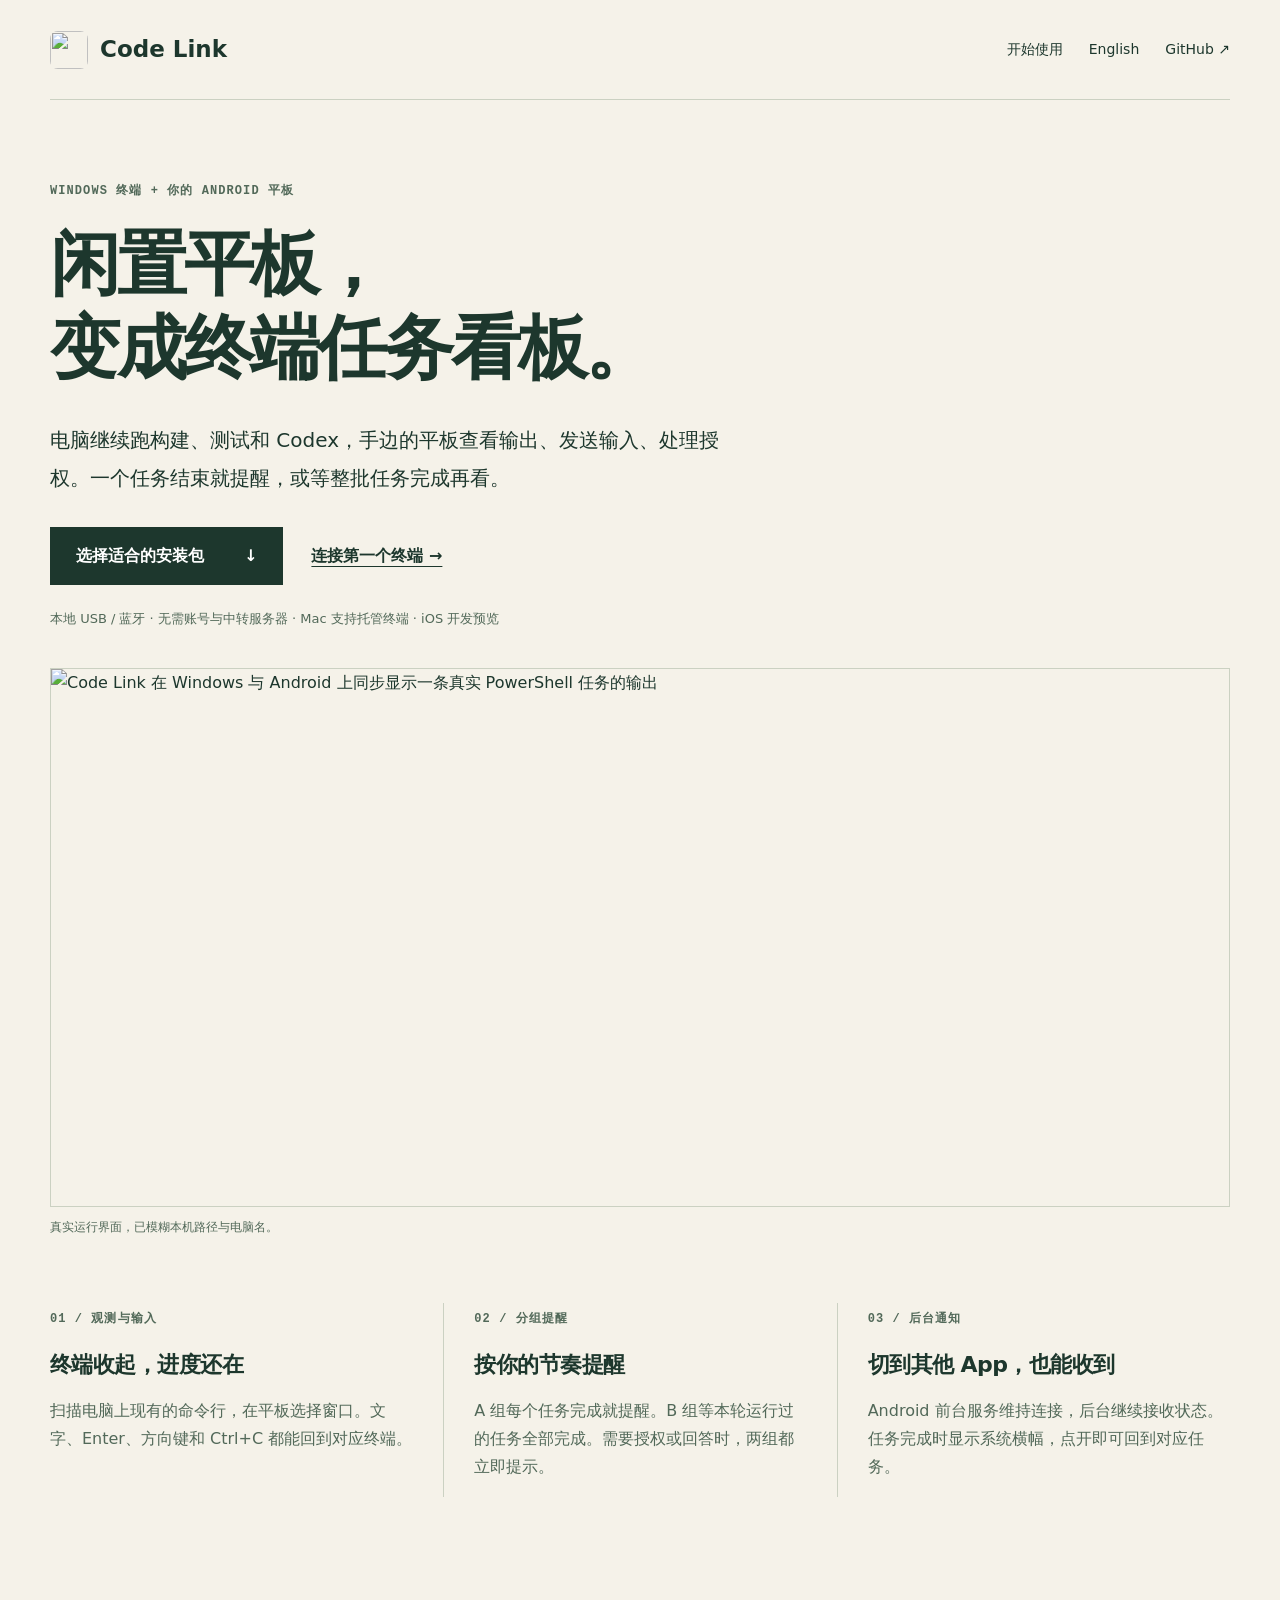
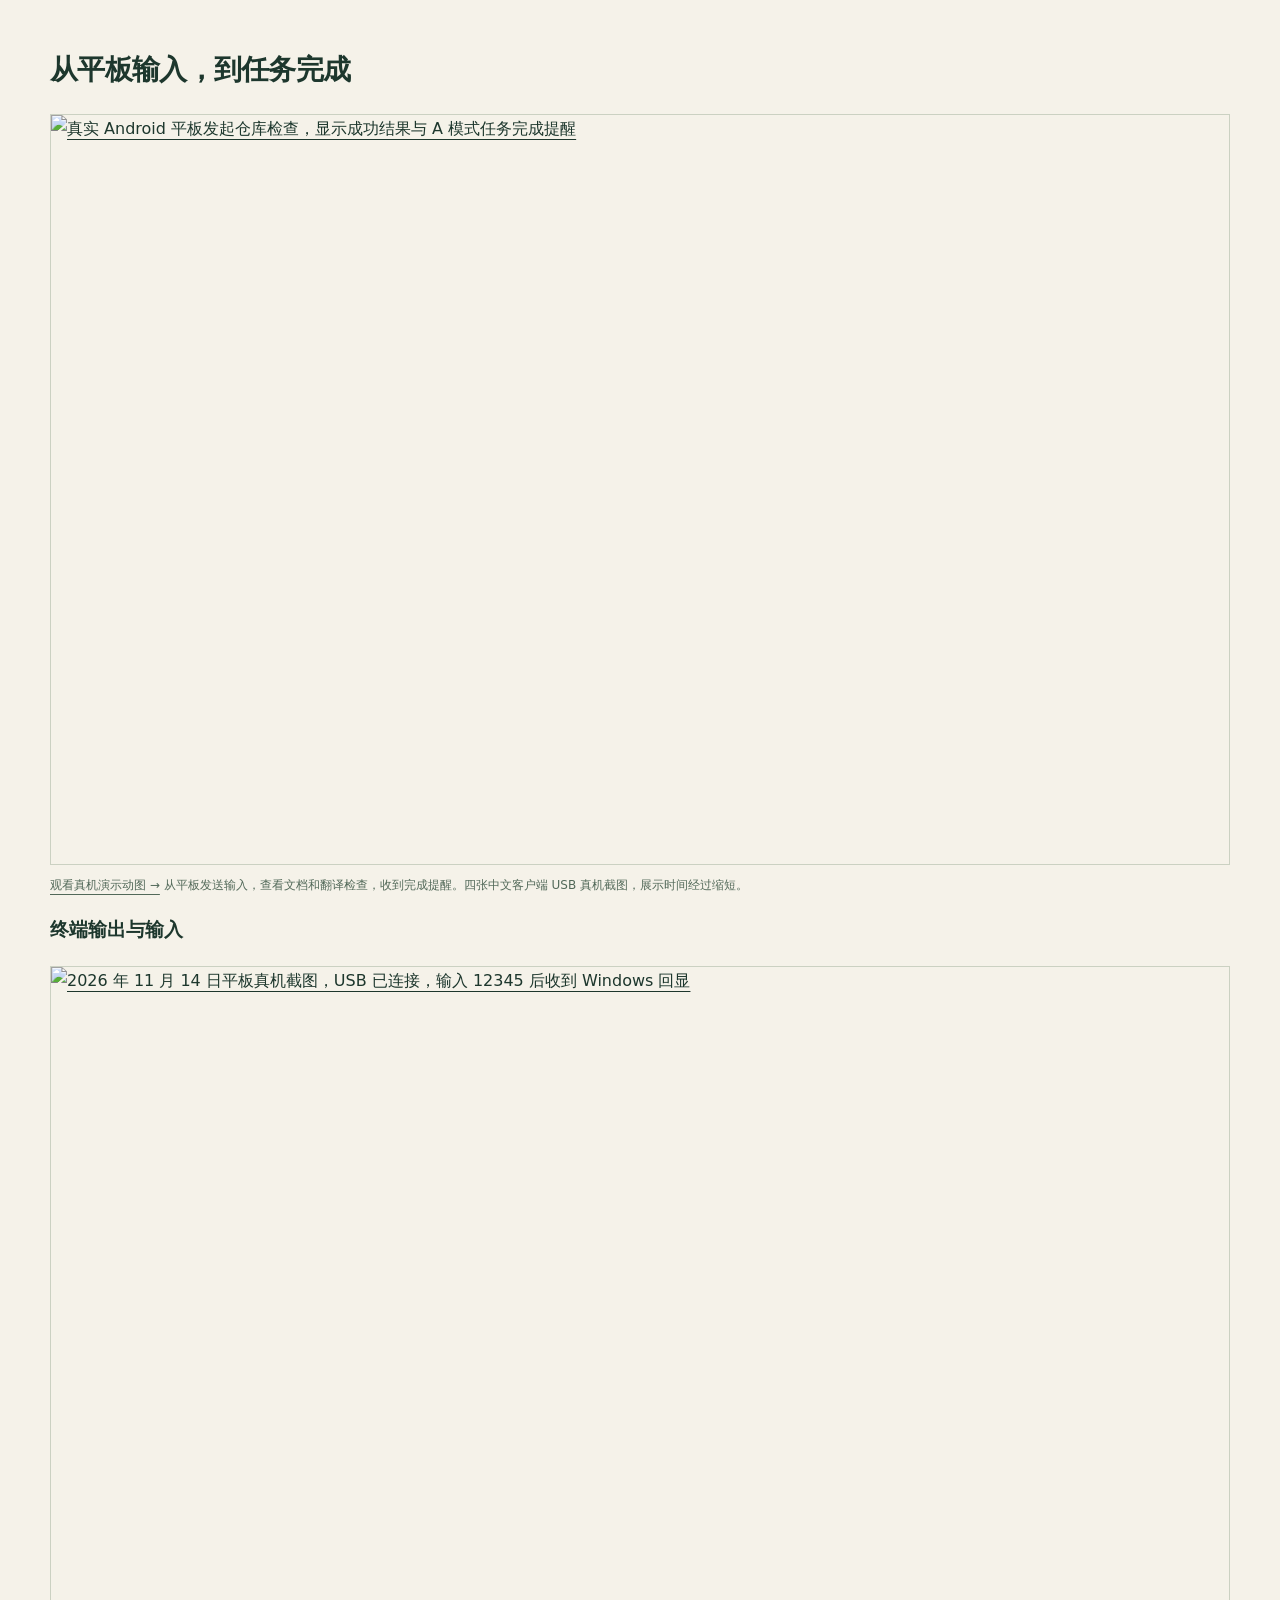
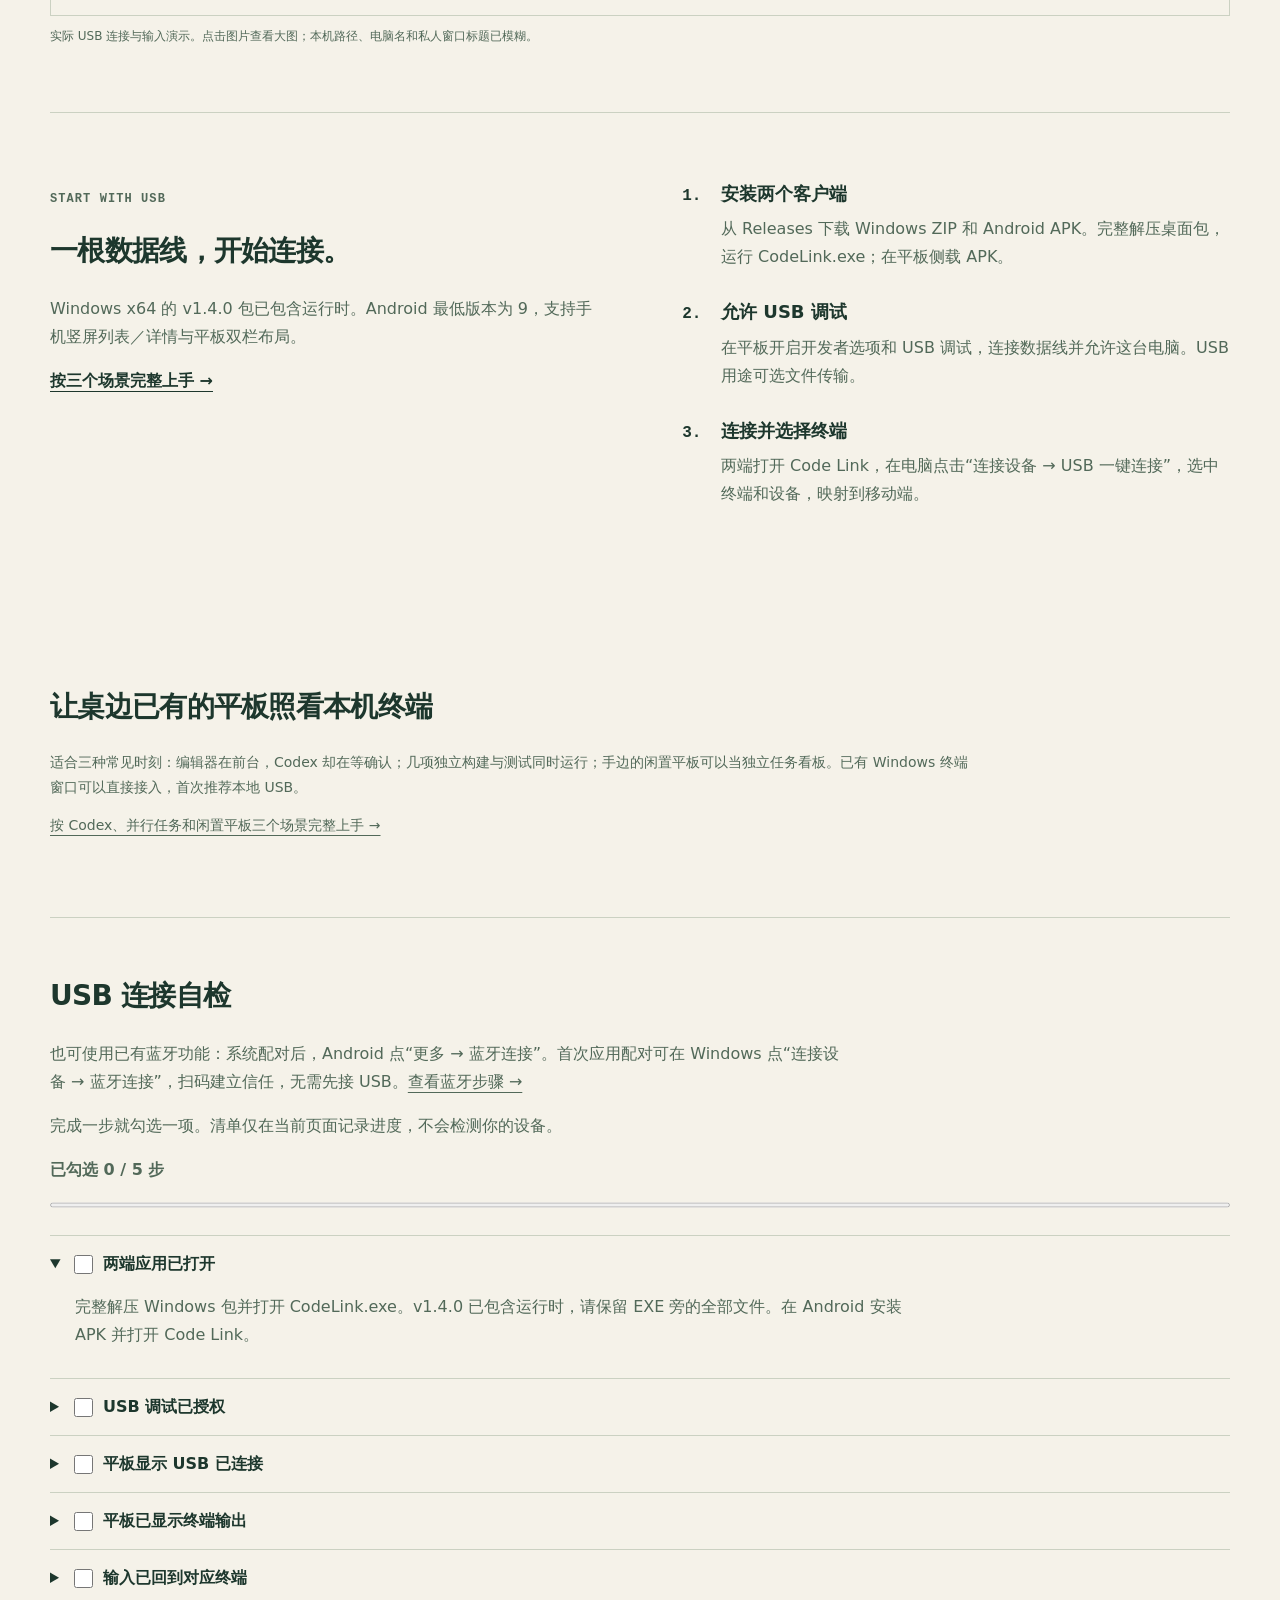
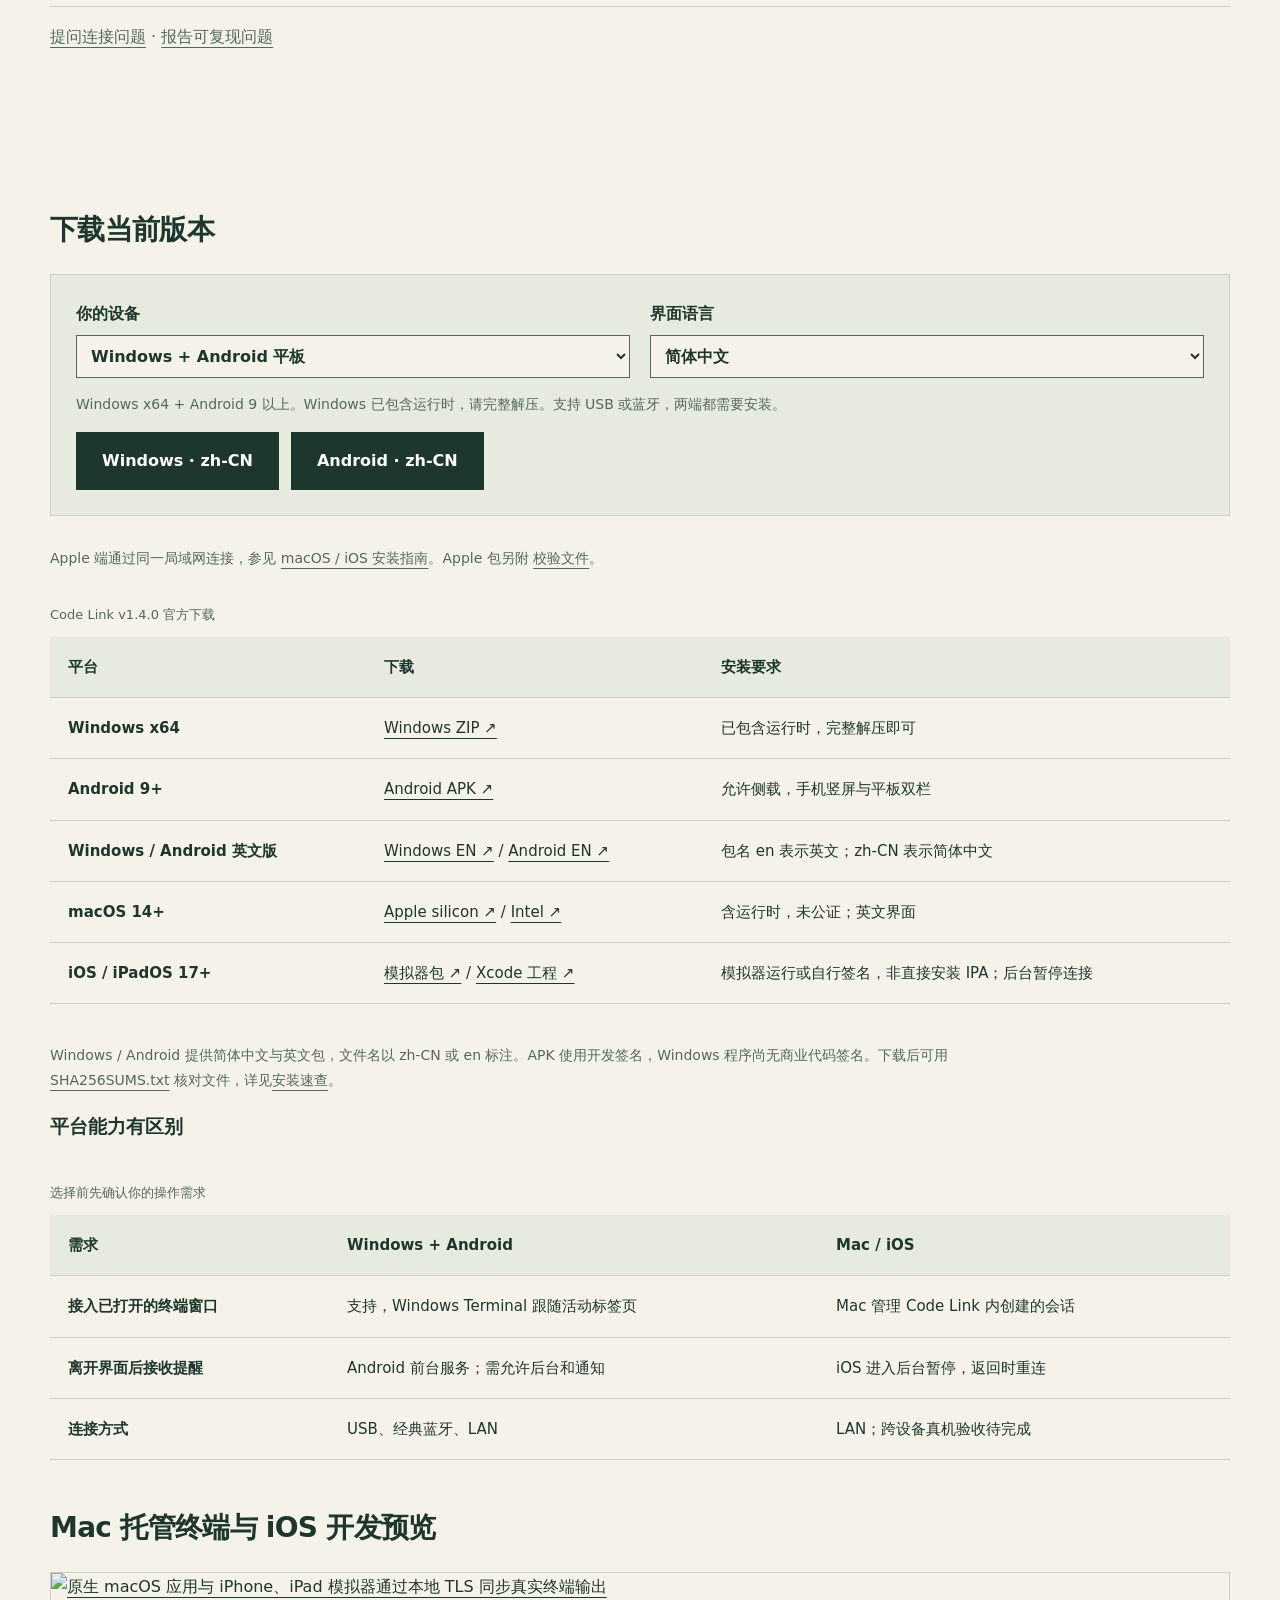
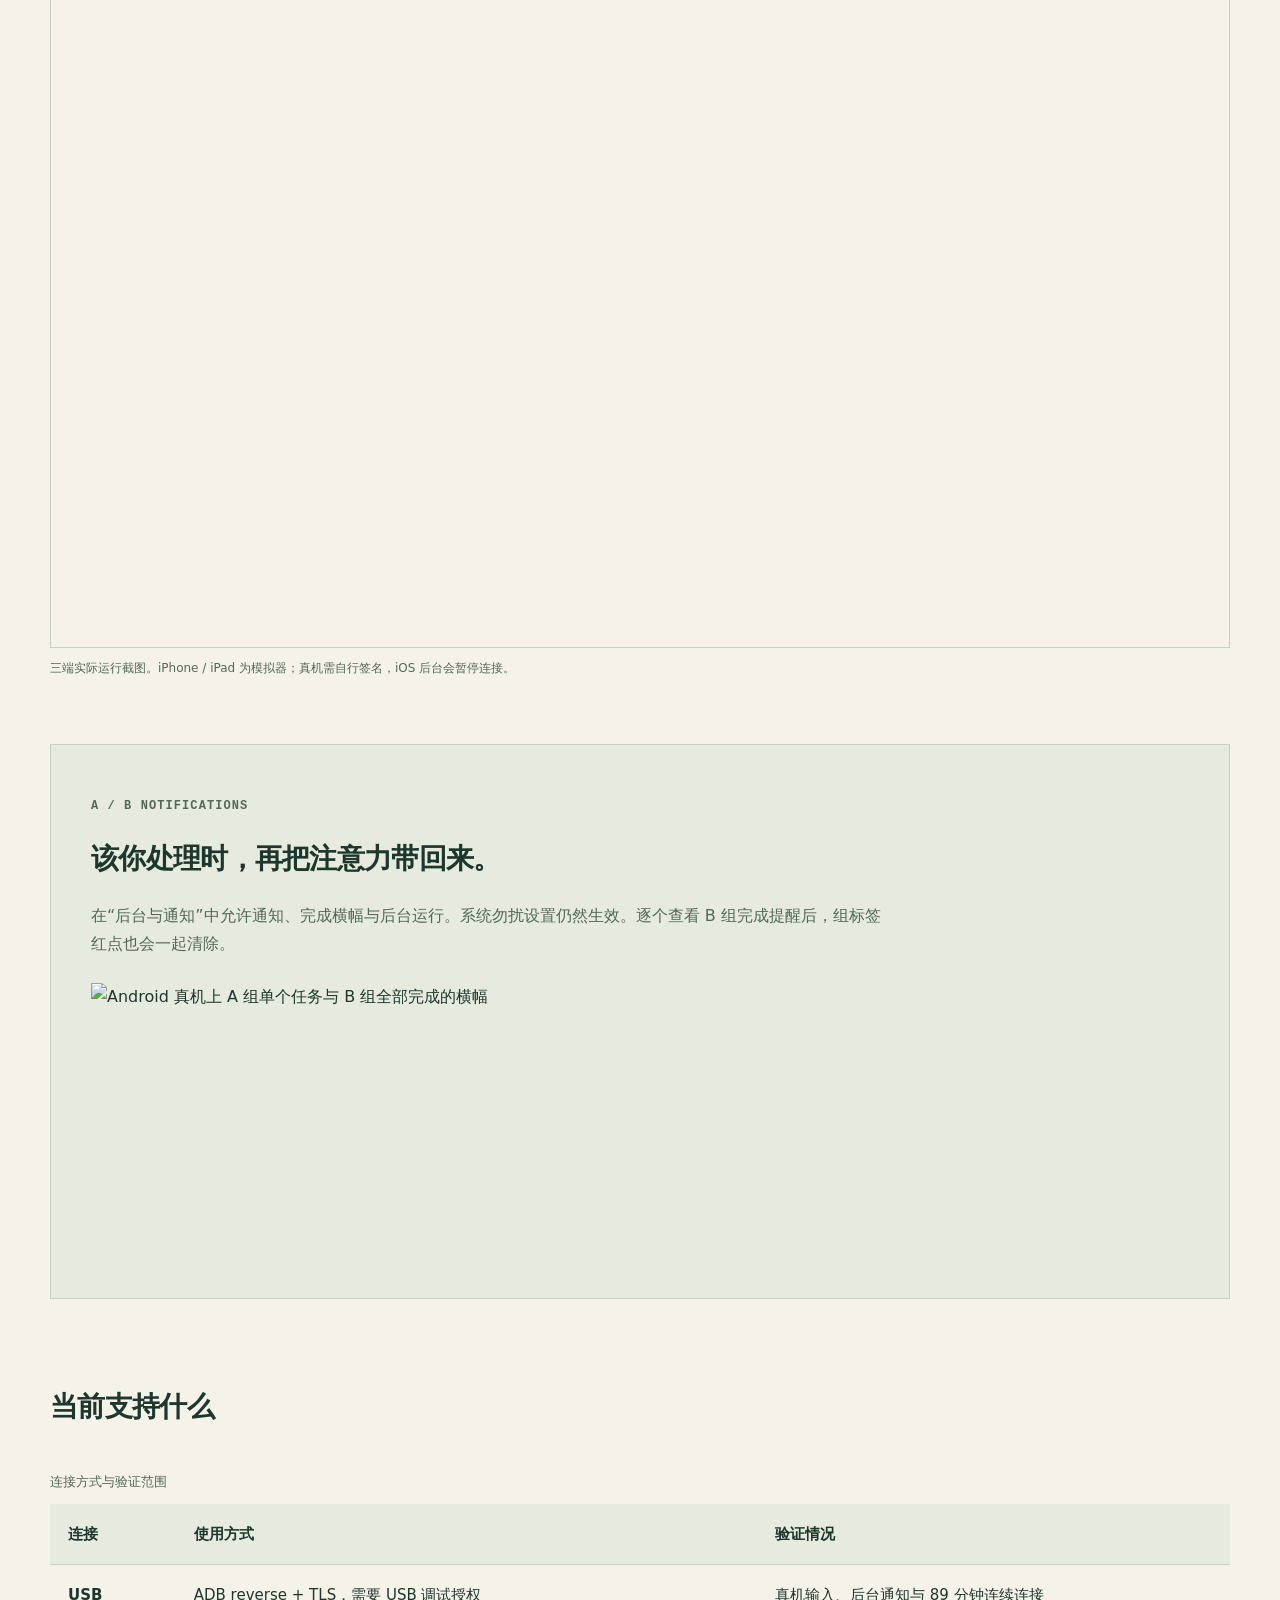
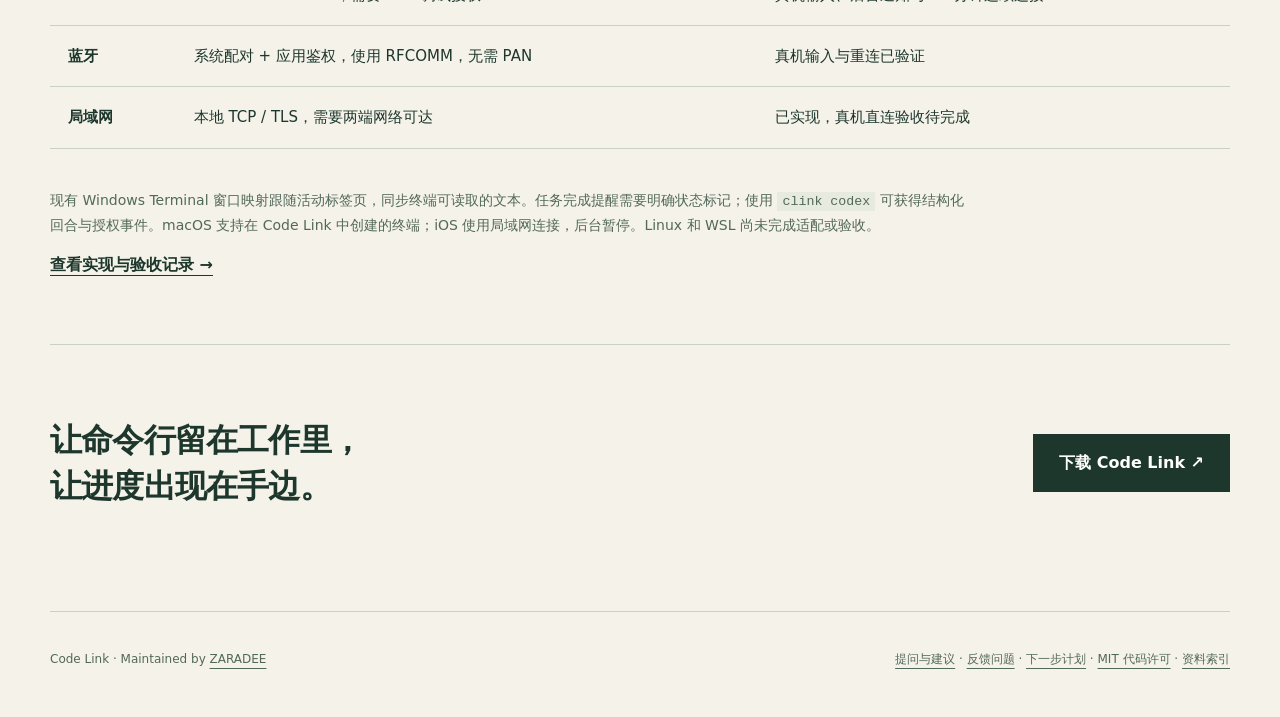
==== commit dec0ab18: "Complete existing Bluetooth onboarding and verify bilingual flows" ====
--- a/site/index.html
+++ b/site/index.html
@@ -88,7 +88,8 @@
     </section>
     <section class="wrap details"><h2>让桌边已有的平板照看本机终端</h2><p>适合三种常见时刻：编辑器在前台，Codex 却在等确认；几项独立构建与测试同时运行；手边的闲置平板可以当独立任务看板。已有 Windows 终端窗口可以直接接入，首次推荐本地 USB。</p><p><a href="windows-android-terminal.html">按 Codex、并行任务和闲置平板三个场景完整上手 →</a></p></section>
     <section class="wrap setup" aria-labelledby="setup-title">
-      <h2 id="setup-title">一步一步，连接第一个终端</h2>
+      <h2 id="setup-title">USB 连接自检</h2>
+      <p>也可使用已有蓝牙功能：系统配对后，Android 点“更多 → 蓝牙连接”。首次应用配对可在 Windows 点“连接设备 → 蓝牙连接”，扫码建立信任，无需先接 USB。<a href="https://github.com/ZARADEE/code_LINK/blob/main/docs/INSTALL.md#蓝牙连接">查看蓝牙步骤 →</a></p>
       <p>完成一步就勾选一项。清单仅在当前页面记录进度，不会检测你的设备。</p>
       <p class="setup-count" aria-live="polite">已勾选 0 / 5 步</p>
       <progress class="setup-progress" max="5" value="0" aria-label="连接步骤完成进度"></progress>
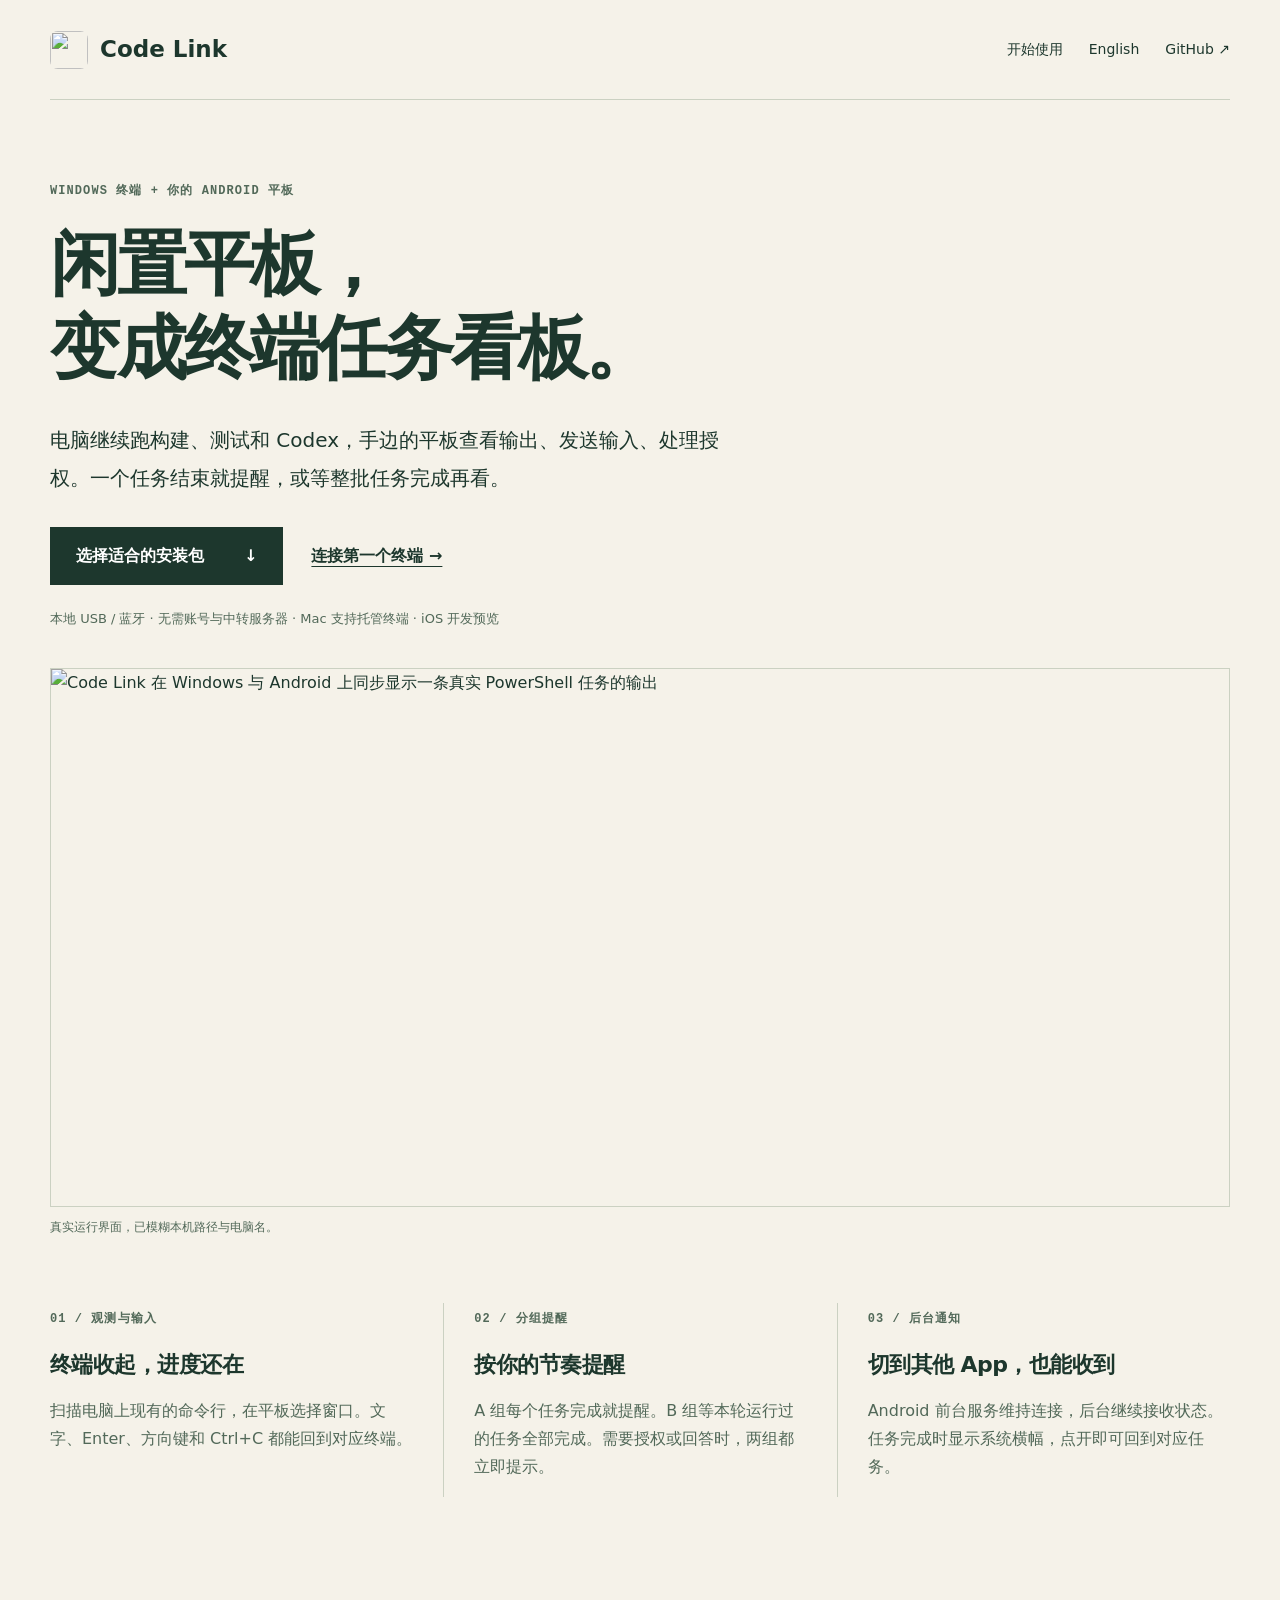
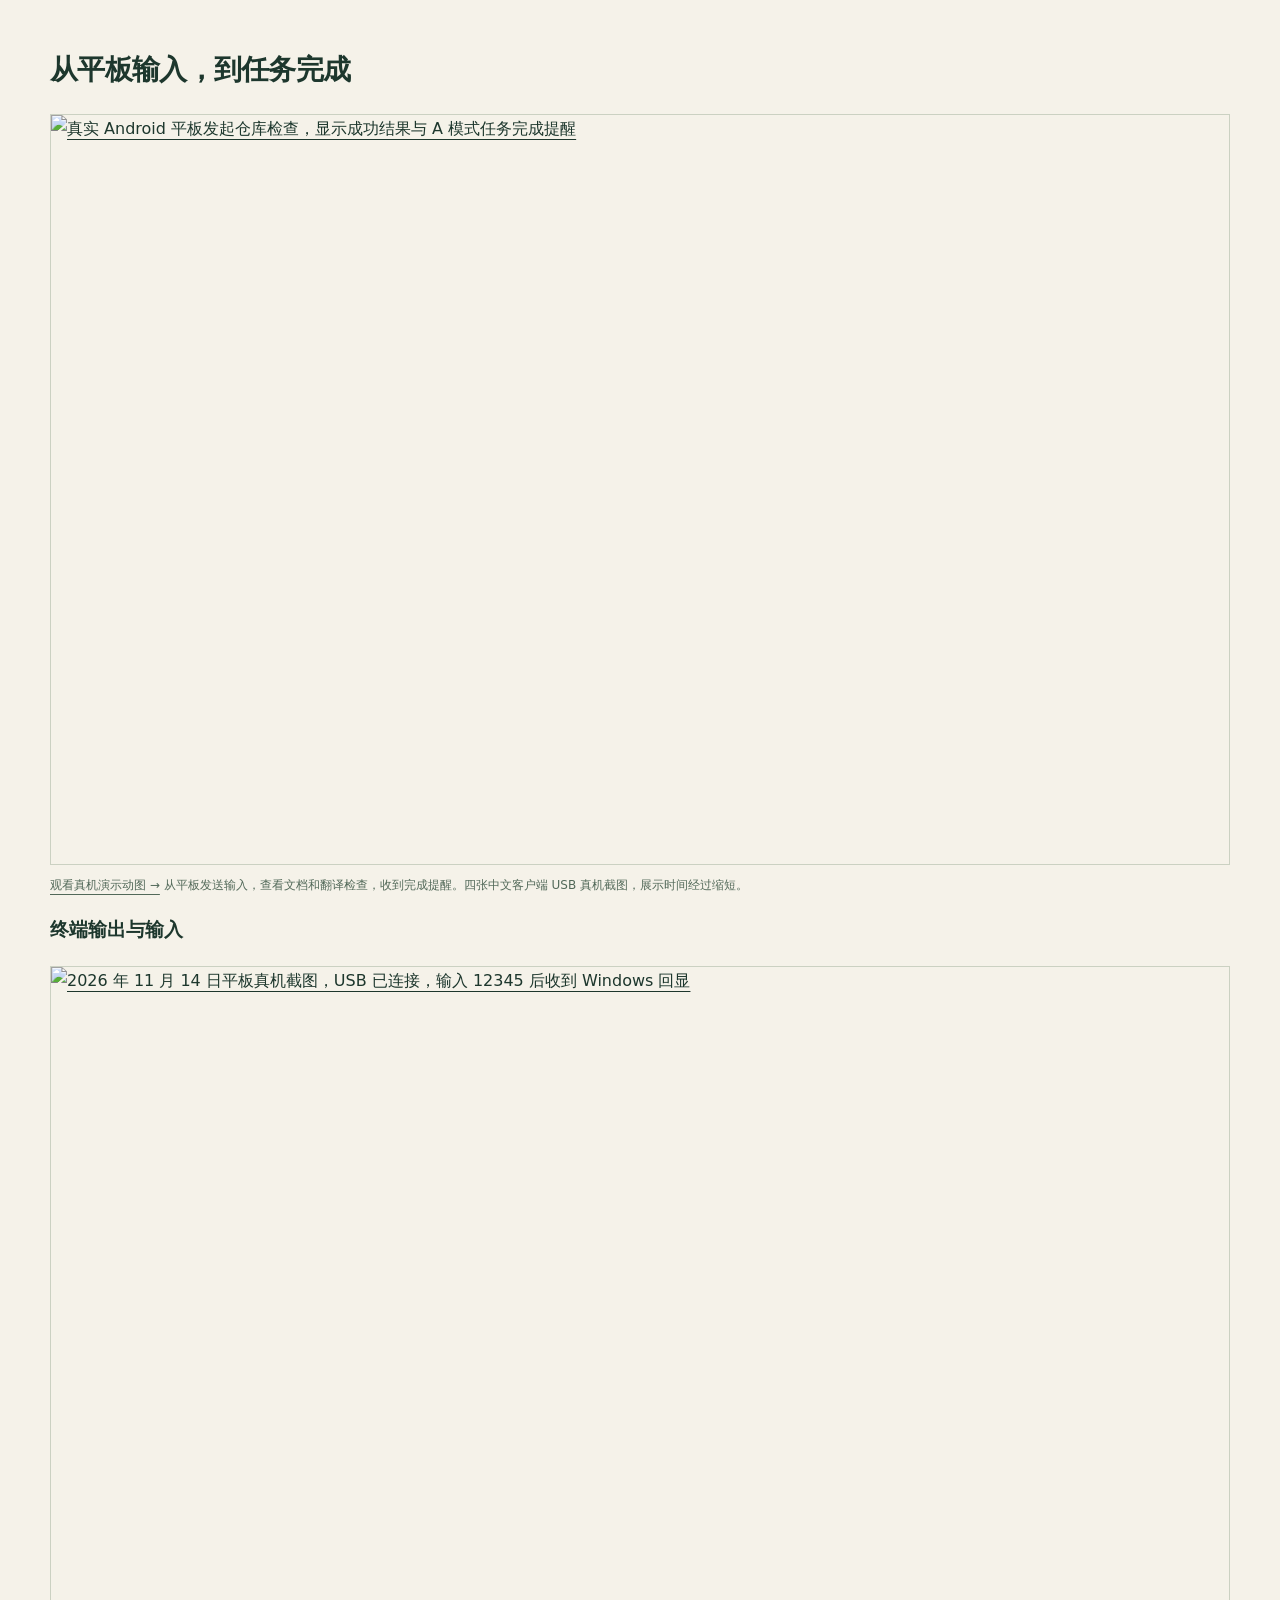
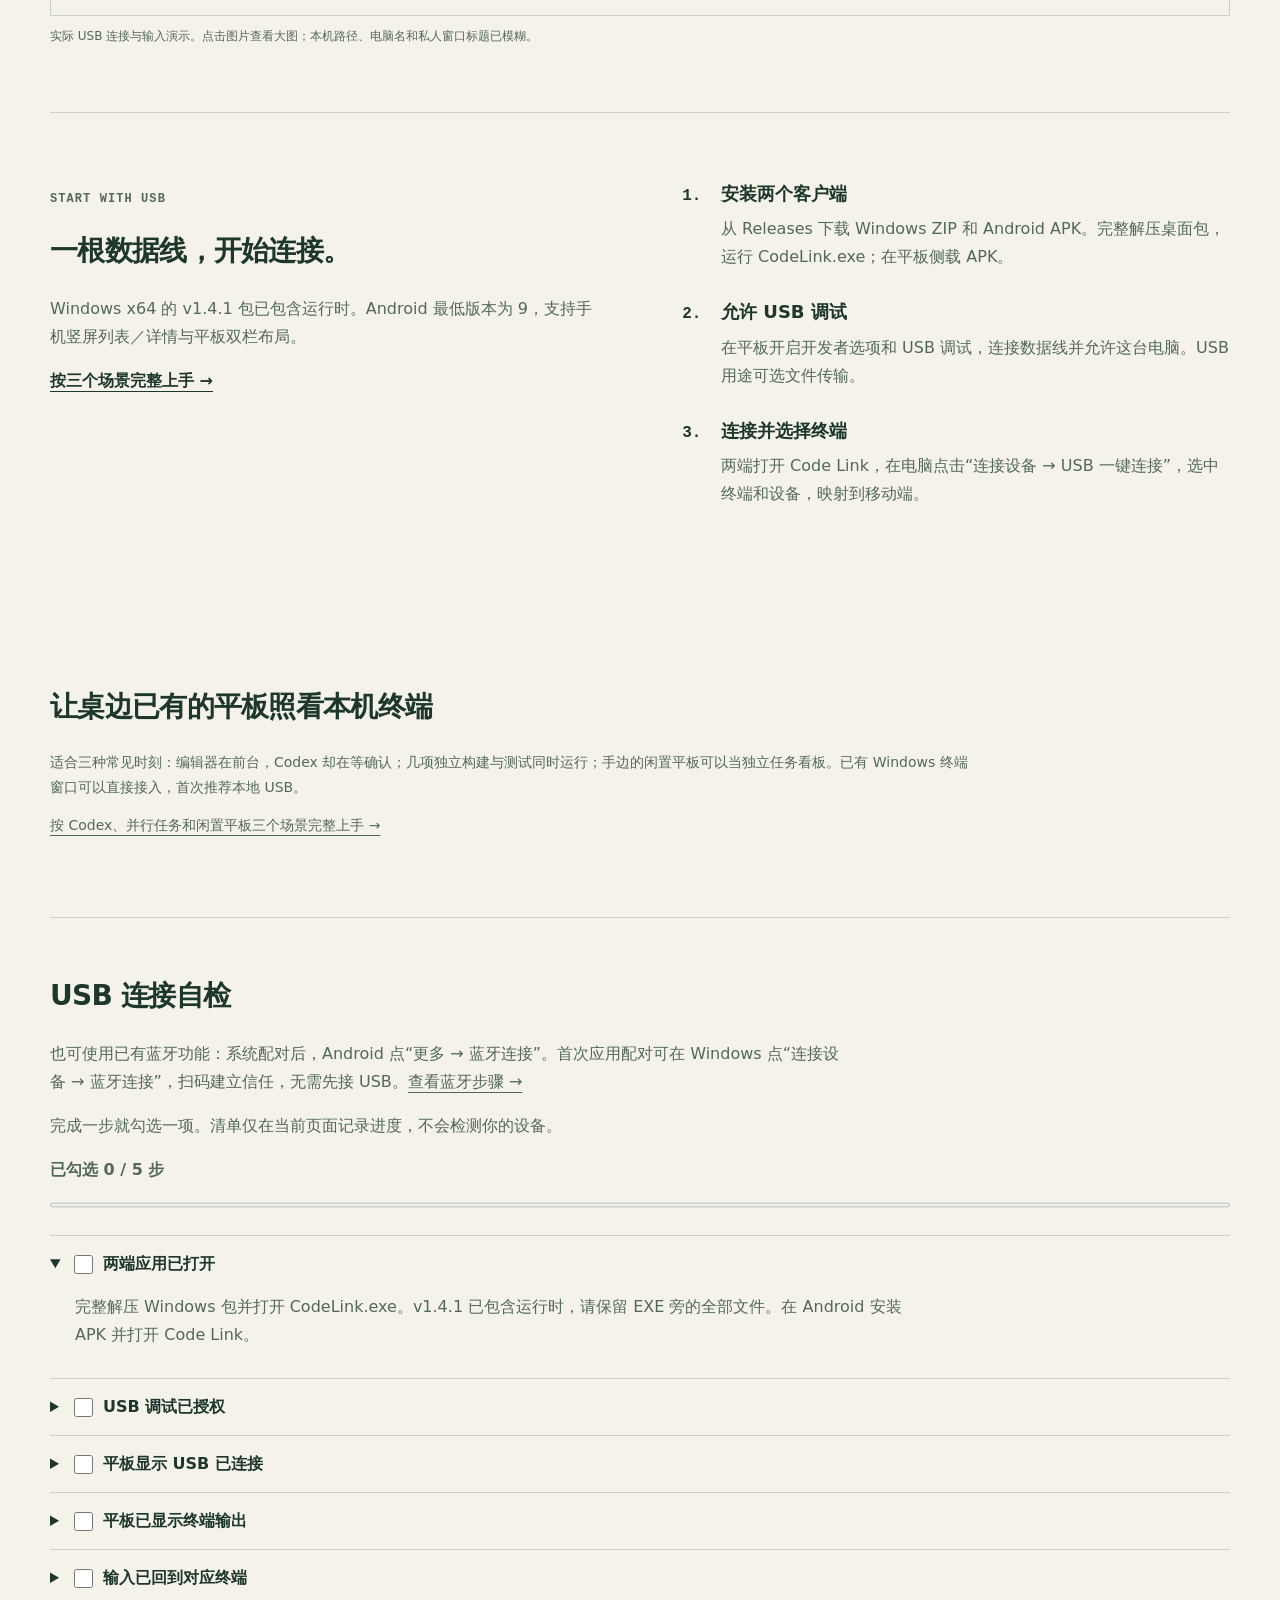
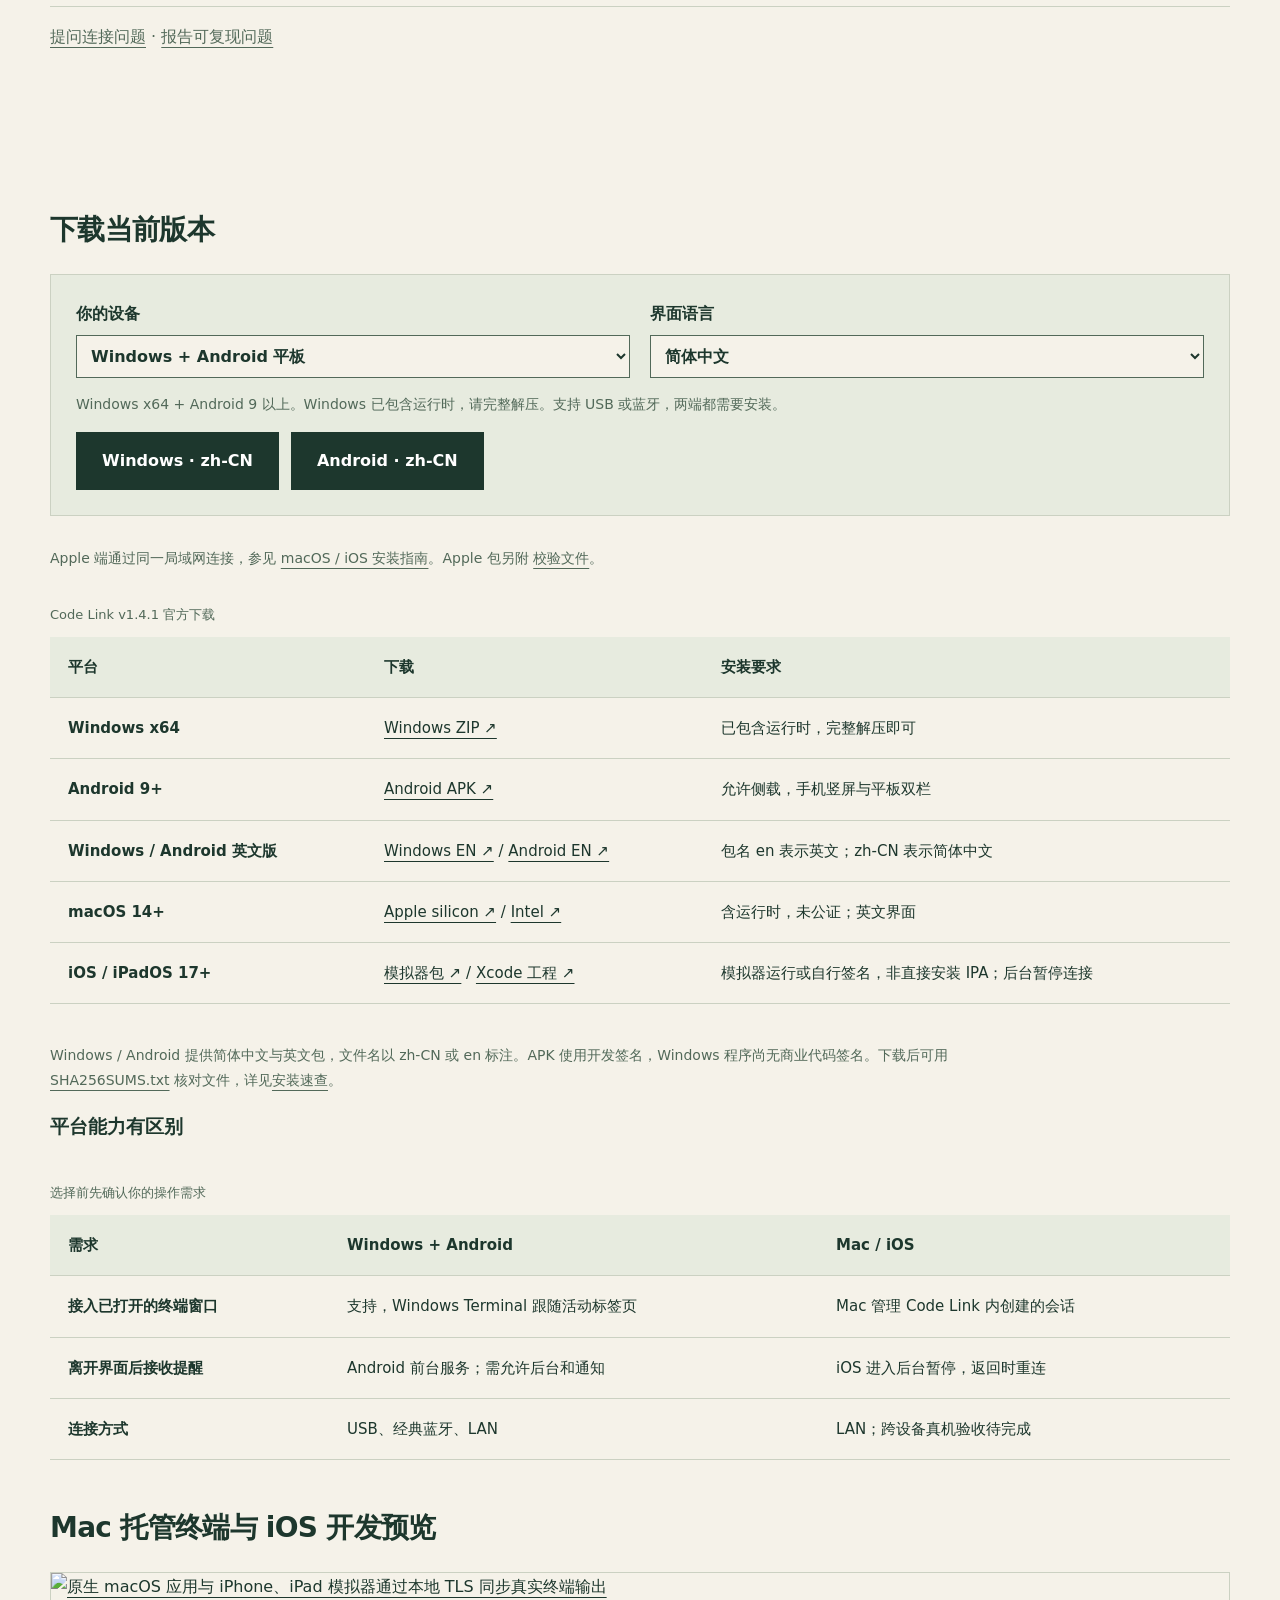
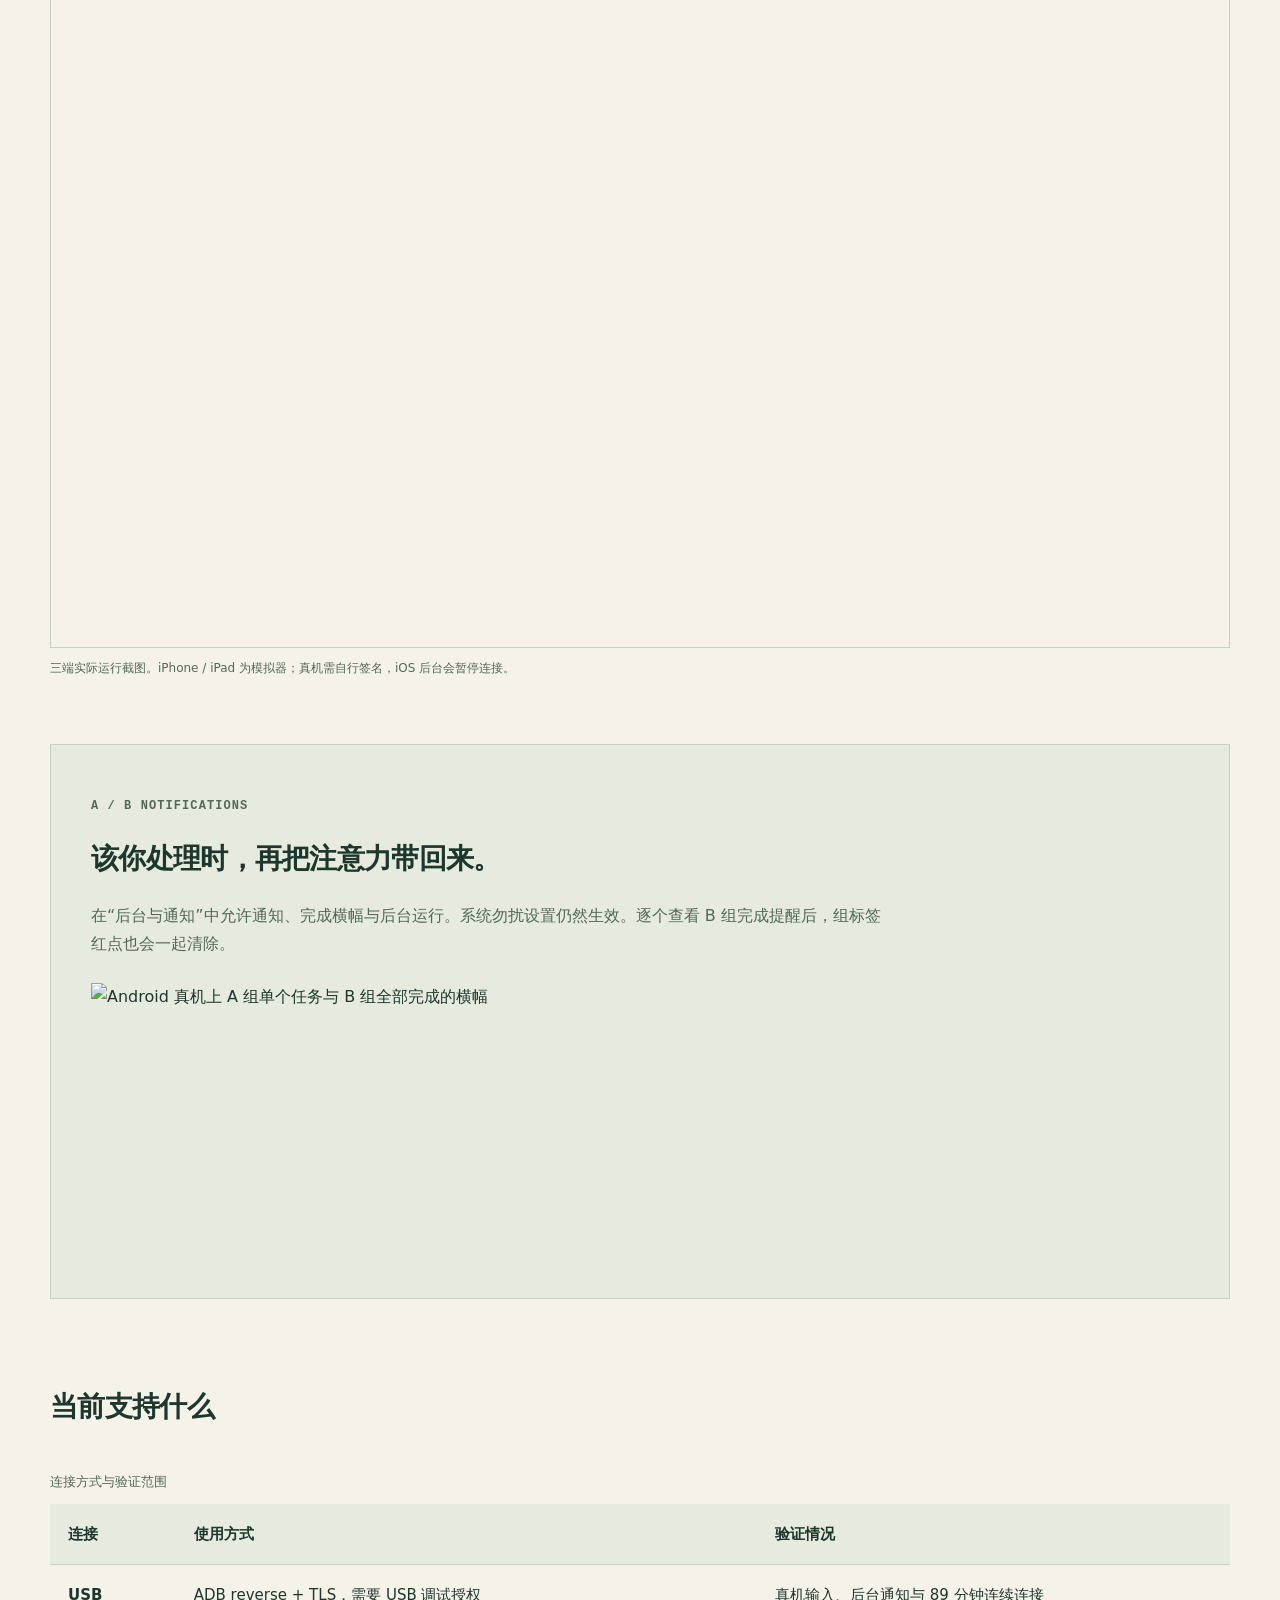
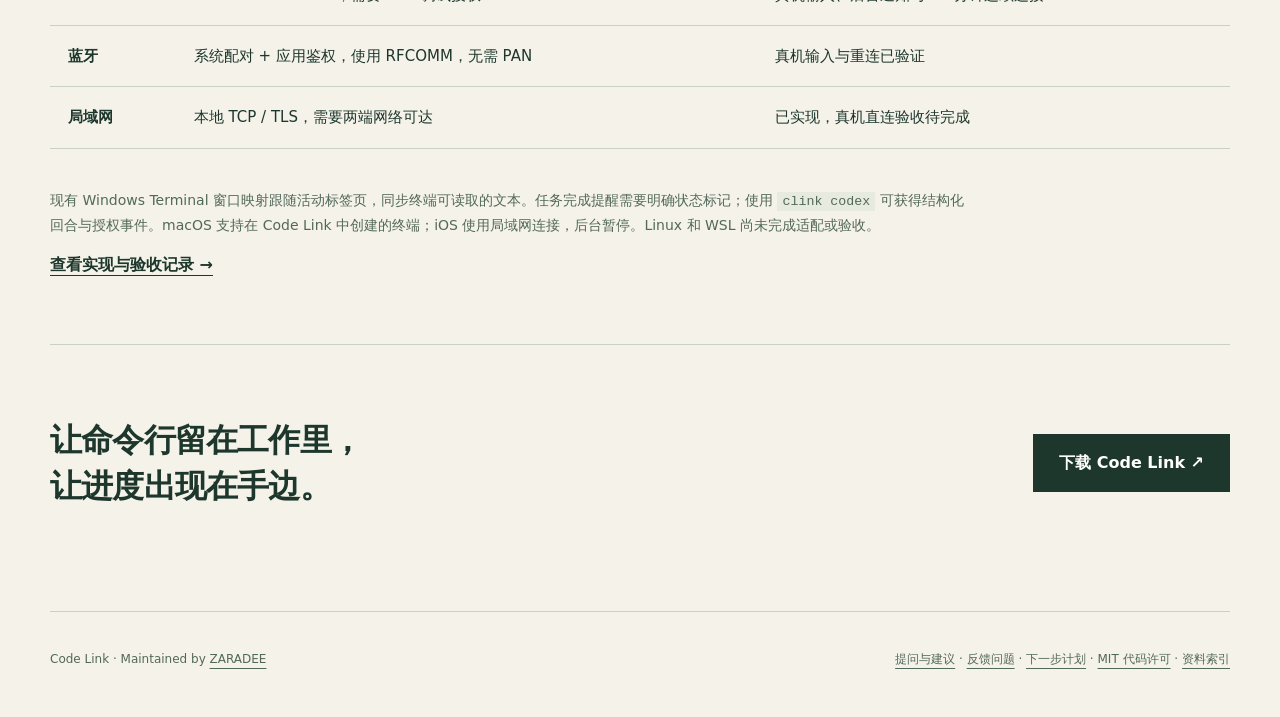
==== commit 36f38a99: "Prepare Code Link v1.4.1 Bluetooth onboarding release" ====
--- a/site/index.html
+++ b/site/index.html
@@ -39,7 +39,7 @@
     "description": "Turn an Android tablet into a local Windows terminal dashboard with terminal input, Codex approvals and task alerts. Mac managed sessions and iOS developer preview also available.",
     "applicationCategory": "DeveloperApplication",
     "operatingSystem": "Windows x64; macOS 14 or later; Android 9 or later; iOS 17 or later",
-    "softwareVersion": "1.4.0",
+    "softwareVersion": "1.4.1",
     "inLanguage": ["zh-CN", "en"],
     "downloadUrl": "https://github.com/ZARADEE/code_LINK/releases/latest",
     "releaseNotes": "https://github.com/ZARADEE/code_LINK/blob/main/CHANGELOG.md",
@@ -79,7 +79,7 @@
       <figure><a href="assets/android.png"><img src="assets/android.png" width="1600" height="880" alt="2026 年 11 月 14 日平板真机截图，USB 已连接，输入 12345 后收到 Windows 回显" loading="lazy"></a><figcaption>实际 USB 连接与输入演示。点击图片查看大图；本机路径、电脑名和私人窗口标题已模糊。</figcaption></figure>
     </section>
     <section class="wrap split" id="start">
-      <div><p class="eyebrow">START WITH USB</p><h2>一根数据线，开始连接。</h2><p>Windows x64 的 v1.4.0 包已包含运行时。Android 最低版本为 9，支持手机竖屏列表／详情与平板双栏布局。</p><a class="text-link" href="windows-android-terminal.html">按三个场景完整上手 →</a></div>
+      <div><p class="eyebrow">START WITH USB</p><h2>一根数据线，开始连接。</h2><p>Windows x64 的 v1.4.1 包已包含运行时。Android 最低版本为 9，支持手机竖屏列表／详情与平板双栏布局。</p><a class="text-link" href="windows-android-terminal.html">按三个场景完整上手 →</a></div>
       <ol class="steps">
         <li><strong>安装两个客户端</strong><p>从 Releases 下载 Windows ZIP 和 Android APK。完整解压桌面包，运行 CodeLink.exe；在平板侧载 APK。</p></li>
         <li><strong>允许 USB 调试</strong><p>在平板开启开发者选项和 USB 调试，连接数据线并允许这台电脑。USB 用途可选文件传输。</p></li>
@@ -94,7 +94,7 @@
       <p class="setup-count" aria-live="polite">已勾选 0 / 5 步</p>
       <progress class="setup-progress" max="5" value="0" aria-label="连接步骤完成进度"></progress>
       <div class="setup-list">
-        <details open><summary><label><input type="checkbox" class="setup-check">两端应用已打开</label></summary><p>完整解压 Windows 包并打开 CodeLink.exe。v1.4.0 已包含运行时，请保留 EXE 旁的全部文件。在 Android 安装 APK 并打开 Code Link。</p></details>
+        <details open><summary><label><input type="checkbox" class="setup-check">两端应用已打开</label></summary><p>完整解压 Windows 包并打开 CodeLink.exe。v1.4.1 已包含运行时，请保留 EXE 旁的全部文件。在 Android 安装 APK 并打开 Code Link。</p></details>
         <details><summary><label><input type="checkbox" class="setup-check">USB 调试已授权</label></summary><p>使用数据线连接，解锁平板并允许电脑调试请求。找不到设备时，换一根数据线或 USB 接口。在 Windows 应用目录执行 <code>tools\adb.exe -P 5037 devices -l</code>，也可尝试端口 5038。<code>unauthorized</code> 表示需要在 Android 确认授权。</p></details>
         <details><summary><label><input type="checkbox" class="setup-check">平板显示 USB 已连接</label></summary><p>在 Windows 点击 <strong>连接设备 → USB 一键连接</strong>。保持两端应用打开，配对通过数据线完成，无需手动填写 IP。</p></details>
         <details><summary><label><input type="checkbox" class="setup-check">平板已显示终端输出</label></summary><p>在 Android 点击终端；也可在 Windows 选中终端和在线设备，再点击 <strong>映射到移动端</strong>。首次输入请选择测试终端。</p></details>
@@ -109,15 +109,15 @@
         <p id="download-note" aria-live="polite"></p>
         <div id="download-links" class="actions"></div>
       </div>
-      <p>Apple 端通过同一局域网连接，参见 <a href="https://github.com/ZARADEE/code_LINK/blob/main/docs/APPLE.md">macOS / iOS 安装指南</a>。Apple 包另附 <a href="https://github.com/ZARADEE/code_LINK/releases/download/v1.4.0/APPLE-SHA256SUMS.txt">校验文件</a>。</p>
-      <div class="table-scroll"><table><caption>Code Link v1.4.0 官方下载</caption><thead><tr><th scope="col">平台</th><th scope="col">下载</th><th scope="col">安装要求</th></tr></thead><tbody>
-        <tr><th scope="row">Windows x64</th><td><a href="https://github.com/ZARADEE/code_LINK/releases/download/v1.4.0/CodeLink-Windows-v1.4.0-zh-CN.zip">Windows ZIP ↗</a></td><td>已包含运行时，完整解压即可</td></tr>
-        <tr><th scope="row">Android 9+</th><td><a href="https://github.com/ZARADEE/code_LINK/releases/download/v1.4.0/CodeLink-Android-v1.4.0-zh-CN.apk">Android APK ↗</a></td><td>允许侧载，手机竖屏与平板双栏</td></tr>
-        <tr><th scope="row">Windows / Android 英文版</th><td><a href="https://github.com/ZARADEE/code_LINK/releases/download/v1.4.0/CodeLink-Windows-v1.4.0-en.zip">Windows EN ↗</a> / <a href="https://github.com/ZARADEE/code_LINK/releases/download/v1.4.0/CodeLink-Android-v1.4.0-en.apk">Android EN ↗</a></td><td>包名 en 表示英文；zh-CN 表示简体中文</td></tr>
-        <tr><th scope="row">macOS 14+</th><td><a href="https://github.com/ZARADEE/code_LINK/releases/download/v1.4.0/CodeLink-macOS-AppleSilicon-v1.4.0-en.zip">Apple silicon ↗</a> / <a href="https://github.com/ZARADEE/code_LINK/releases/download/v1.4.0/CodeLink-macOS-Intel-v1.4.0-en.zip">Intel ↗</a></td><td>含运行时，未公证；英文界面</td></tr>
-        <tr><th scope="row">iOS / iPadOS 17+</th><td><a href="https://github.com/ZARADEE/code_LINK/releases/download/v1.4.0/CodeLink-iOS-Simulator-v1.4.0-en.zip">模拟器包 ↗</a> / <a href="https://github.com/ZARADEE/code_LINK/releases/download/v1.4.0/CodeLink-Apple-Source-v1.4.0-en.zip">Xcode 工程 ↗</a></td><td>模拟器运行或自行签名，非直接安装 IPA；后台暂停连接</td></tr>
+      <p>Apple 端通过同一局域网连接，参见 <a href="https://github.com/ZARADEE/code_LINK/blob/main/docs/APPLE.md">macOS / iOS 安装指南</a>。Apple 包另附 <a href="https://github.com/ZARADEE/code_LINK/releases/download/v1.4.1/APPLE-SHA256SUMS.txt">校验文件</a>。</p>
+      <div class="table-scroll"><table><caption>Code Link v1.4.1 官方下载</caption><thead><tr><th scope="col">平台</th><th scope="col">下载</th><th scope="col">安装要求</th></tr></thead><tbody>
+        <tr><th scope="row">Windows x64</th><td><a href="https://github.com/ZARADEE/code_LINK/releases/download/v1.4.1/CodeLink-Windows-v1.4.1-zh-CN.zip">Windows ZIP ↗</a></td><td>已包含运行时，完整解压即可</td></tr>
+        <tr><th scope="row">Android 9+</th><td><a href="https://github.com/ZARADEE/code_LINK/releases/download/v1.4.1/CodeLink-Android-v1.4.1-zh-CN.apk">Android APK ↗</a></td><td>允许侧载，手机竖屏与平板双栏</td></tr>
+        <tr><th scope="row">Windows / Android 英文版</th><td><a href="https://github.com/ZARADEE/code_LINK/releases/download/v1.4.1/CodeLink-Windows-v1.4.1-en.zip">Windows EN ↗</a> / <a href="https://github.com/ZARADEE/code_LINK/releases/download/v1.4.1/CodeLink-Android-v1.4.1-en.apk">Android EN ↗</a></td><td>包名 en 表示英文；zh-CN 表示简体中文</td></tr>
+        <tr><th scope="row">macOS 14+</th><td><a href="https://github.com/ZARADEE/code_LINK/releases/download/v1.4.1/CodeLink-macOS-AppleSilicon-v1.4.1-en.zip">Apple silicon ↗</a> / <a href="https://github.com/ZARADEE/code_LINK/releases/download/v1.4.1/CodeLink-macOS-Intel-v1.4.1-en.zip">Intel ↗</a></td><td>含运行时，未公证；英文界面</td></tr>
+        <tr><th scope="row">iOS / iPadOS 17+</th><td><a href="https://github.com/ZARADEE/code_LINK/releases/download/v1.4.1/CodeLink-iOS-Simulator-v1.4.1-en.zip">模拟器包 ↗</a> / <a href="https://github.com/ZARADEE/code_LINK/releases/download/v1.4.1/CodeLink-Apple-Source-v1.4.1-en.zip">Xcode 工程 ↗</a></td><td>模拟器运行或自行签名，非直接安装 IPA；后台暂停连接</td></tr>
       </tbody></table></div>
-      <p>Windows / Android 提供简体中文与英文包，文件名以 zh-CN 或 en 标注。APK 使用开发签名，Windows 程序尚无商业代码签名。下载后可用 <a href="https://github.com/ZARADEE/code_LINK/releases/download/v1.4.0/SHA256SUMS.txt">SHA256SUMS.txt</a> 核对文件，详见<a href="https://github.com/ZARADEE/code_LINK/blob/main/docs/INSTALL.md">安装速查</a>。</p>
+      <p>Windows / Android 提供简体中文与英文包，文件名以 zh-CN 或 en 标注。APK 使用开发签名，Windows 程序尚无商业代码签名。下载后可用 <a href="https://github.com/ZARADEE/code_LINK/releases/download/v1.4.1/SHA256SUMS.txt">SHA256SUMS.txt</a> 核对文件，详见<a href="https://github.com/ZARADEE/code_LINK/blob/main/docs/INSTALL.md">安装速查</a>。</p>
       <h3>平台能力有区别</h3><div class="table-scroll"><table><caption>选择前先确认你的操作需求</caption><thead><tr><th>需求</th><th>Windows + Android</th><th>Mac / iOS</th></tr></thead><tbody><tr><th>接入已打开的终端窗口</th><td>支持，Windows Terminal 跟随活动标签页</td><td>Mac 管理 Code Link 内创建的会话</td></tr><tr><th>离开界面后接收提醒</th><td>Android 前台服务；需允许后台和通知</td><td>iOS 进入后台暂停，返回时重连</td></tr><tr><th>连接方式</th><td>USB、经典蓝牙、LAN</td><td>LAN；跨设备真机验收待完成</td></tr></tbody></table></div>
       <h2 id="apple">Mac 托管终端与 iOS 开发预览</h2>
       <figure><a href="assets/apple-overview.png"><img src="assets/apple-overview.png" width="1800" height="1030" alt="原生 macOS 应用与 iPhone、iPad 模拟器通过本地 TLS 同步真实终端输出" loading="lazy"></a><figcaption>三端实际运行截图。iPhone / iPad 为模拟器；真机需自行签名，iOS 后台会暂停连接。</figcaption></figure>
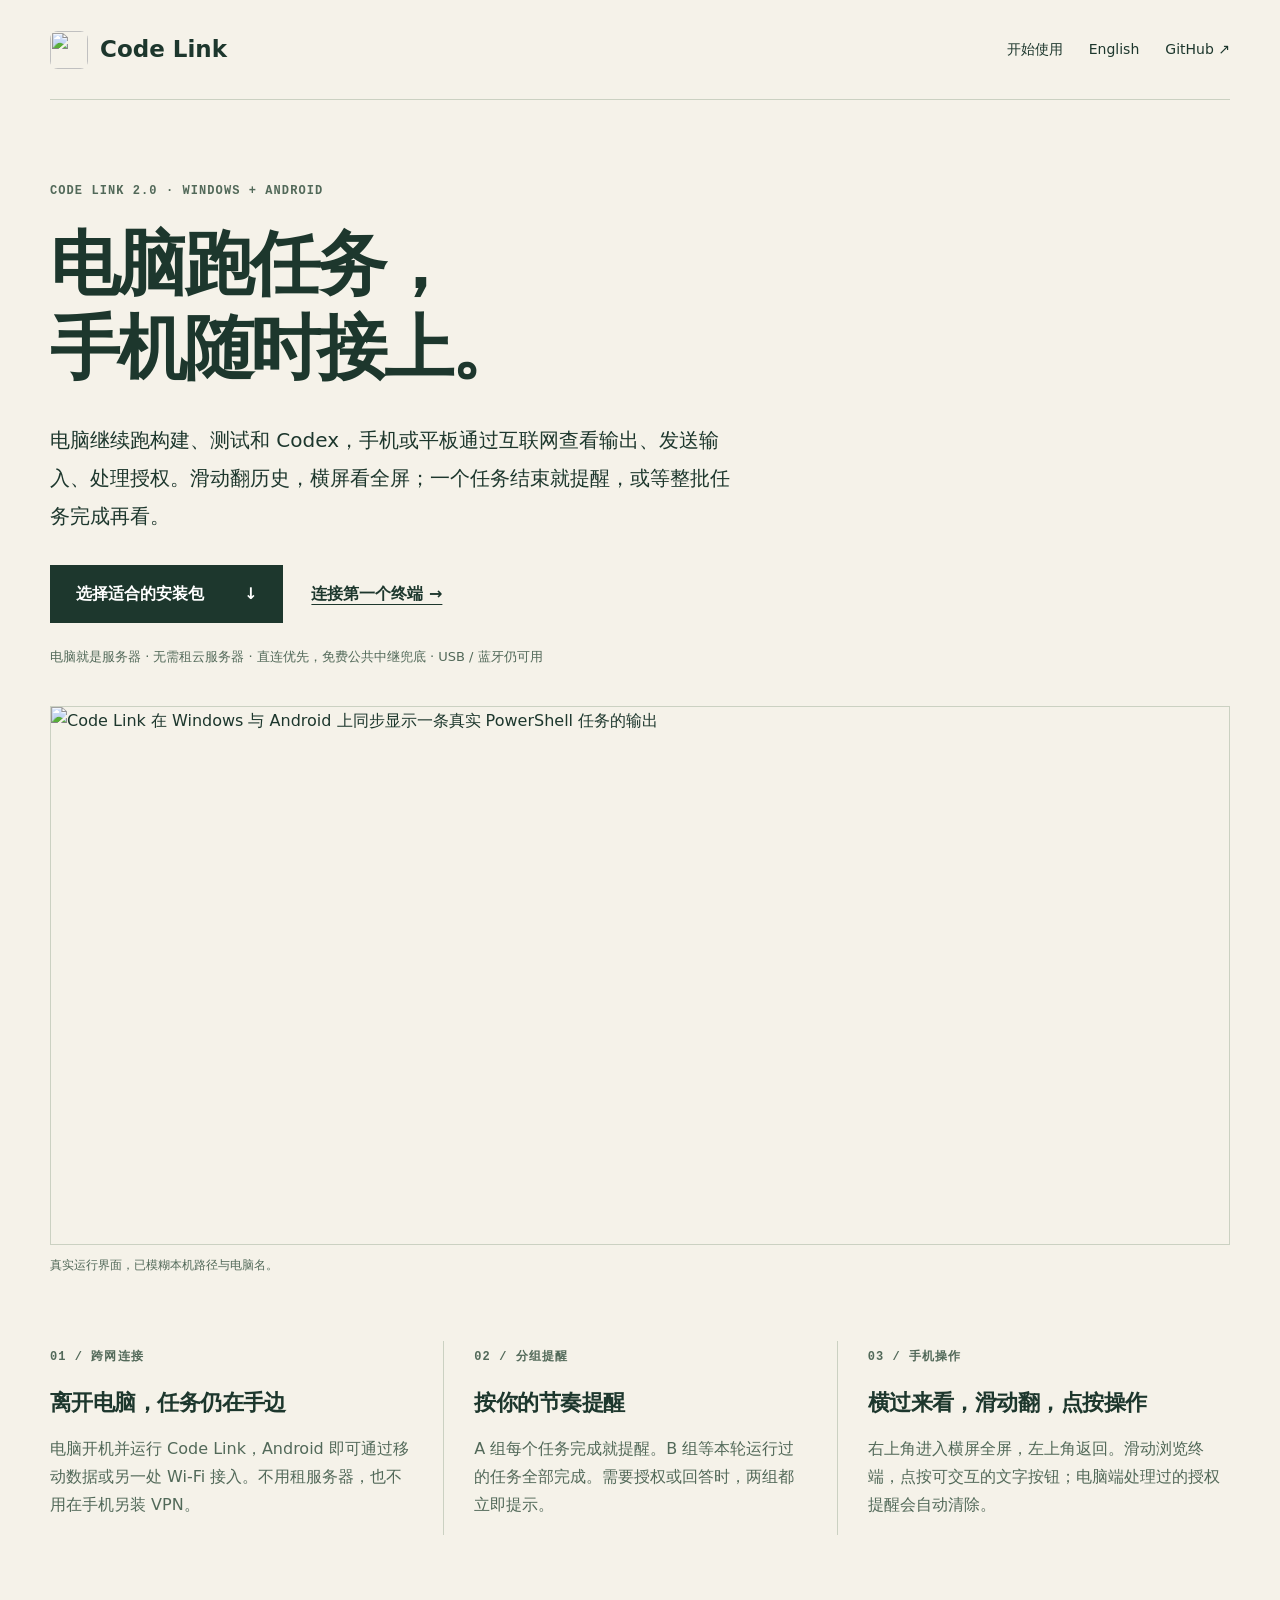
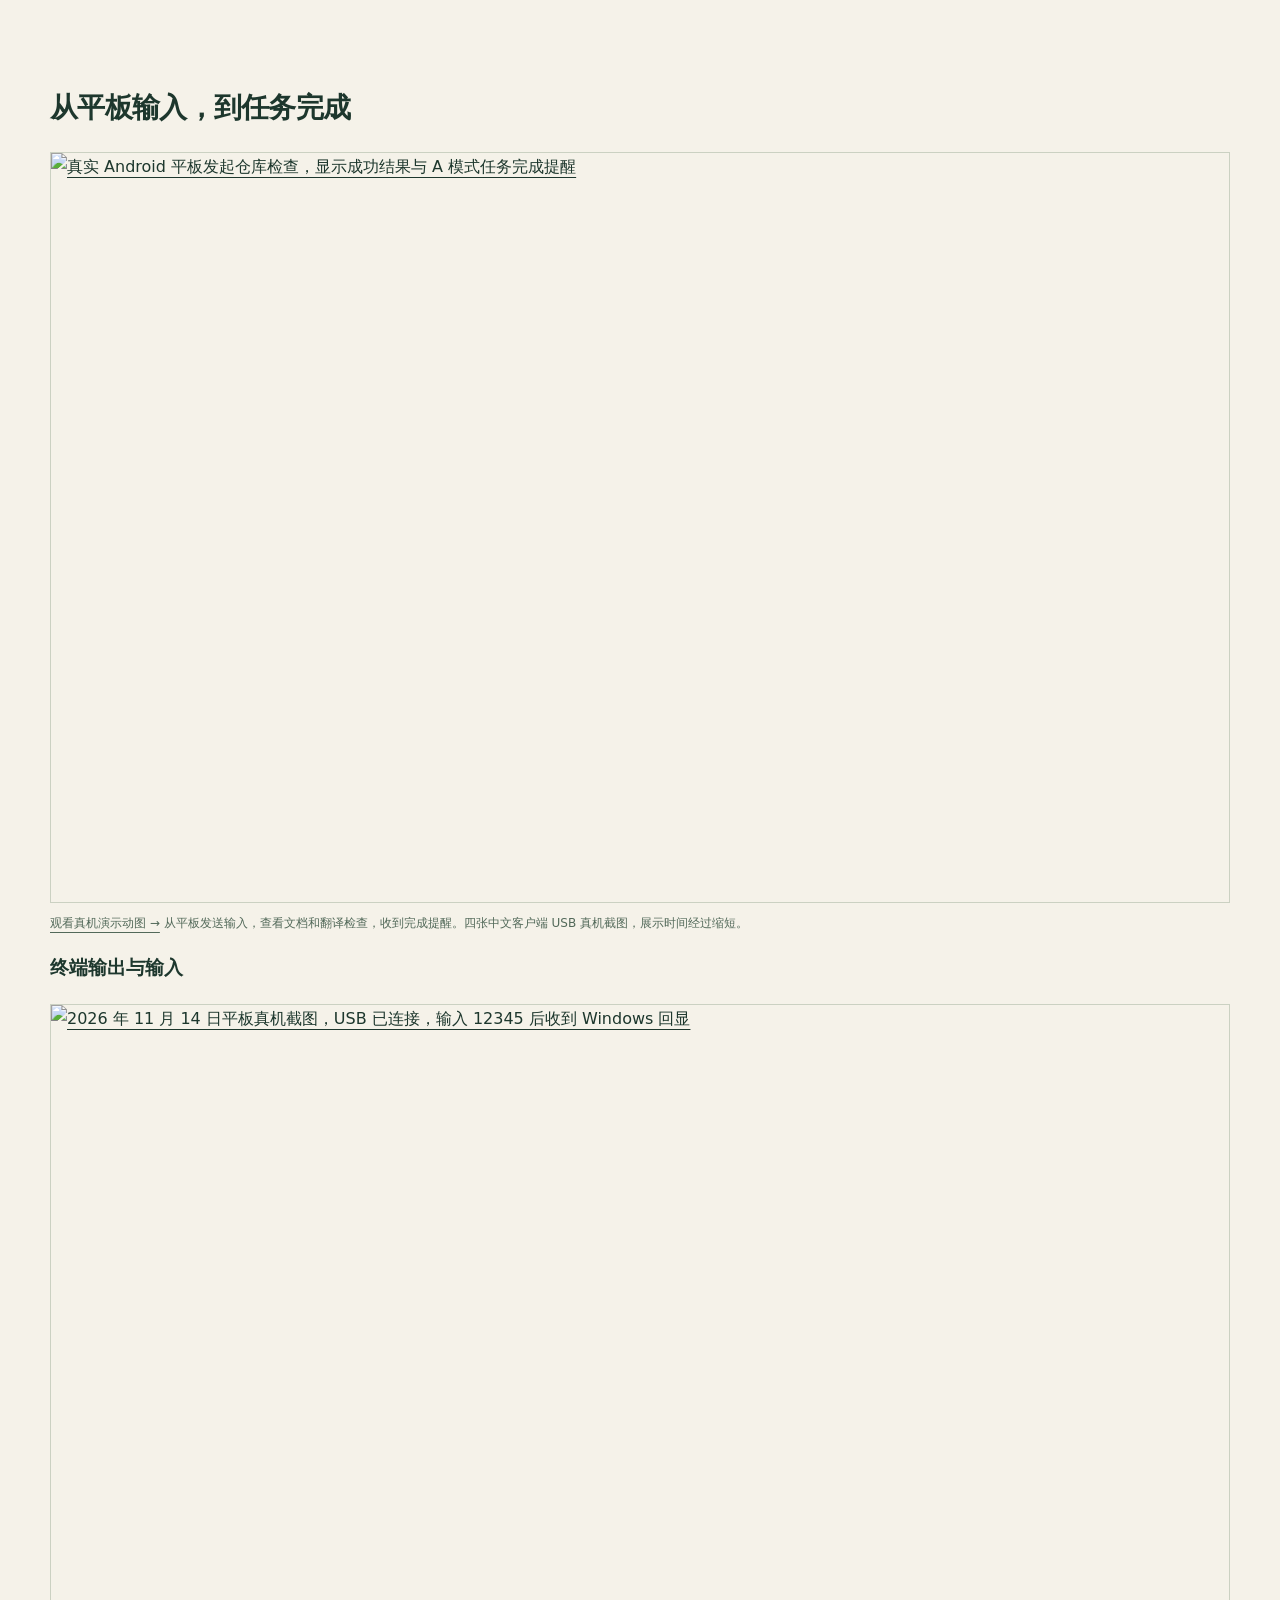
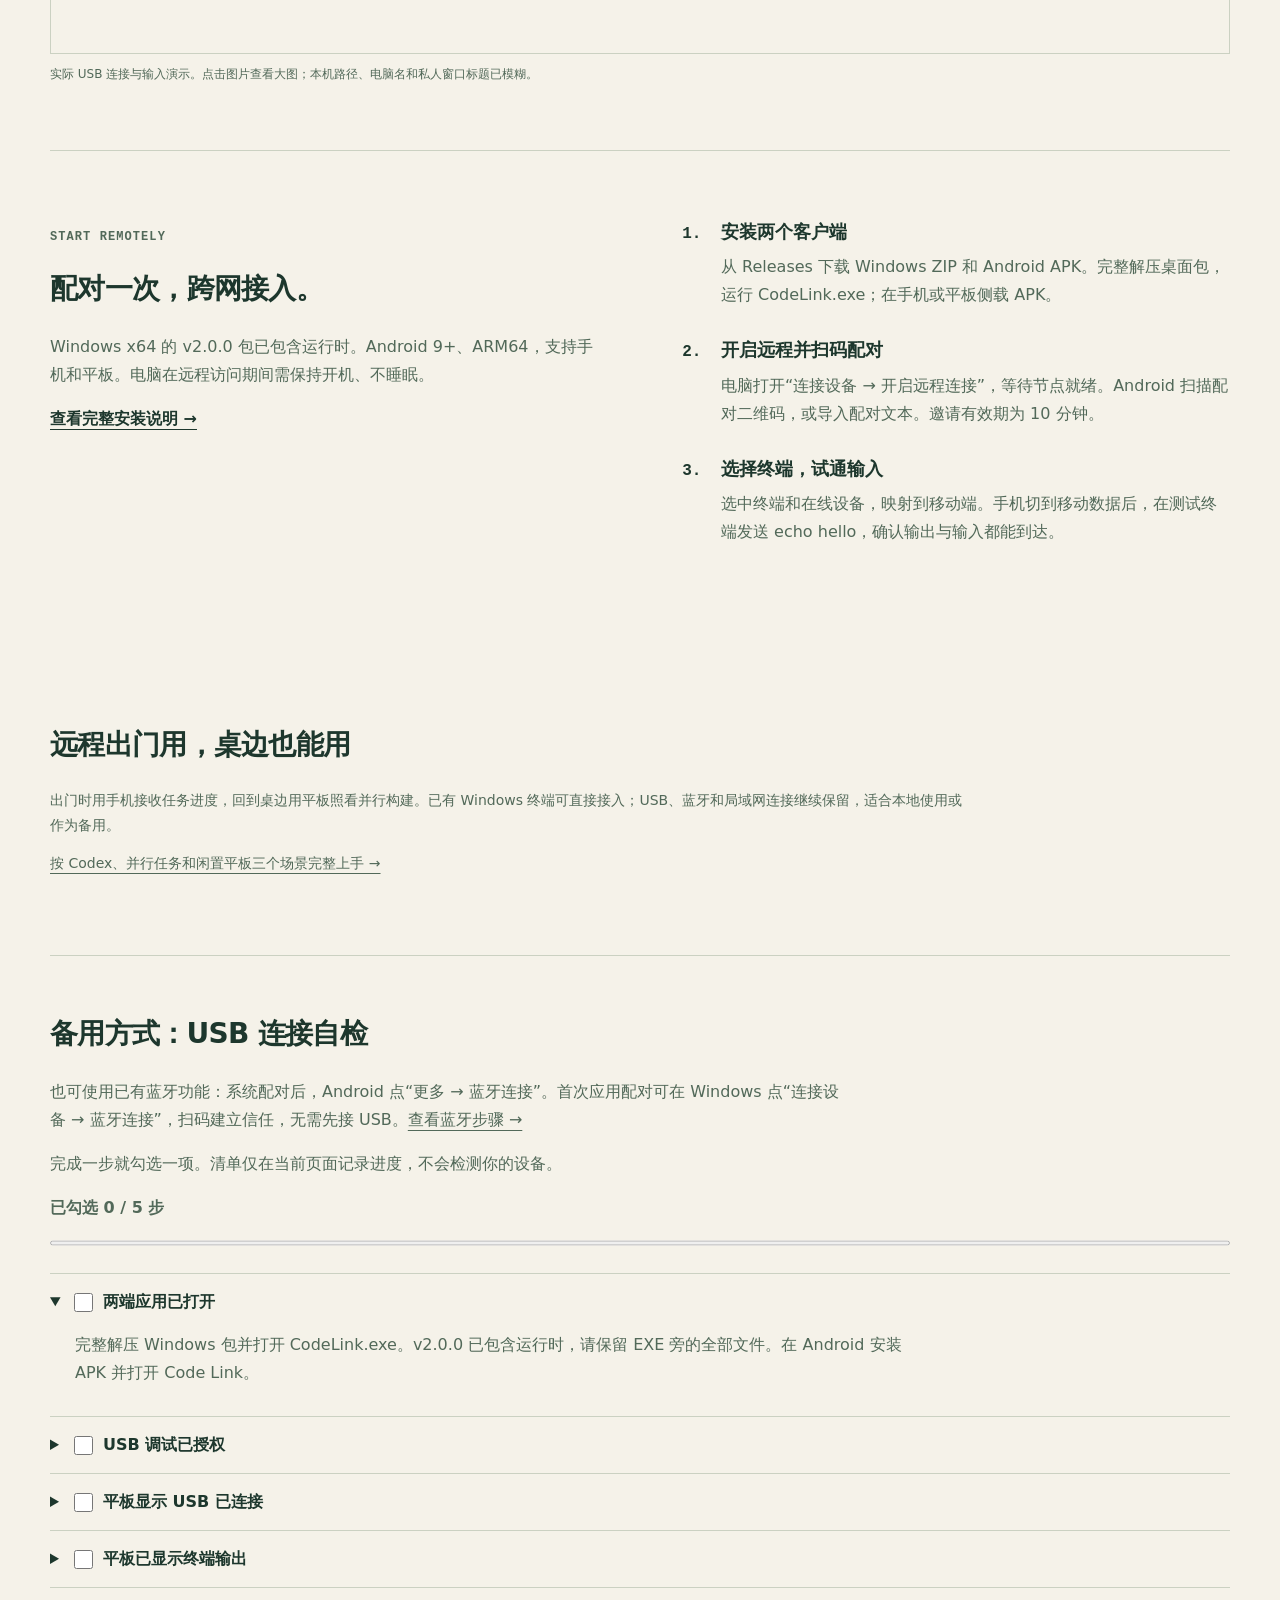
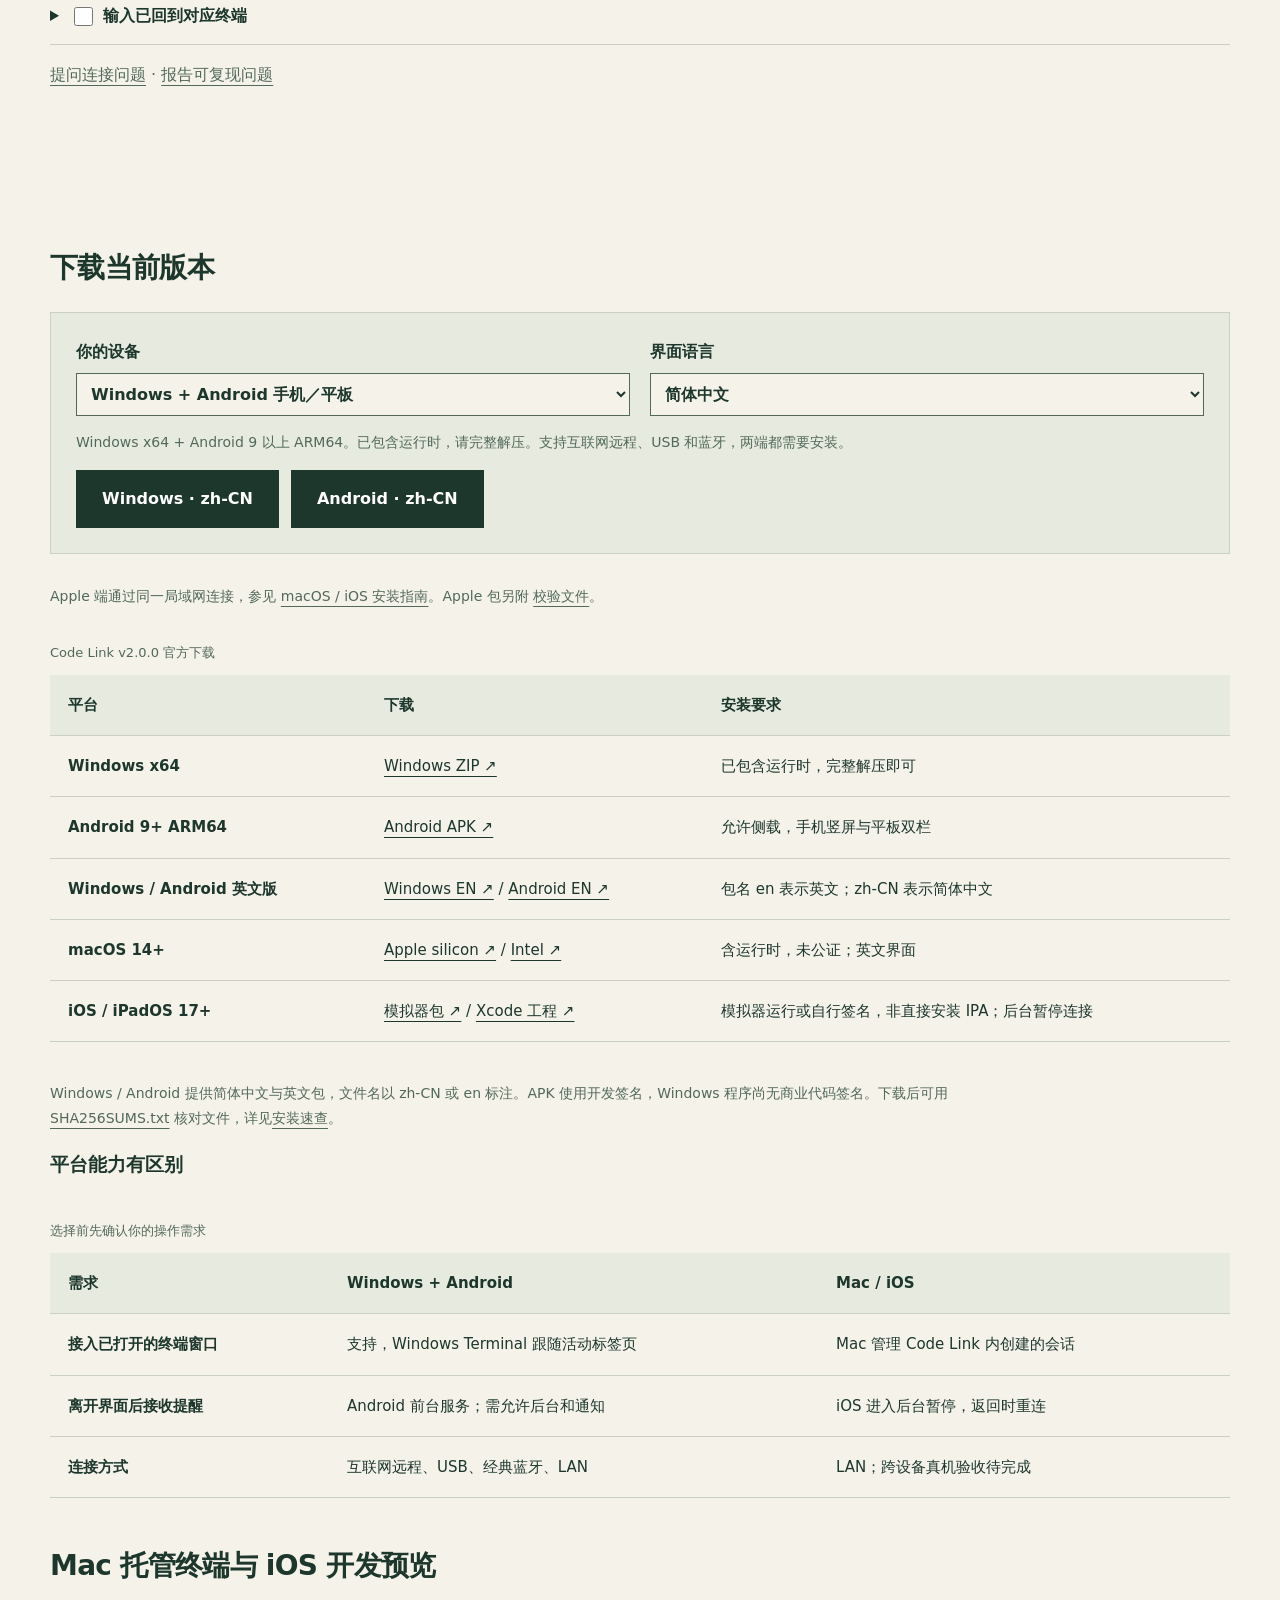
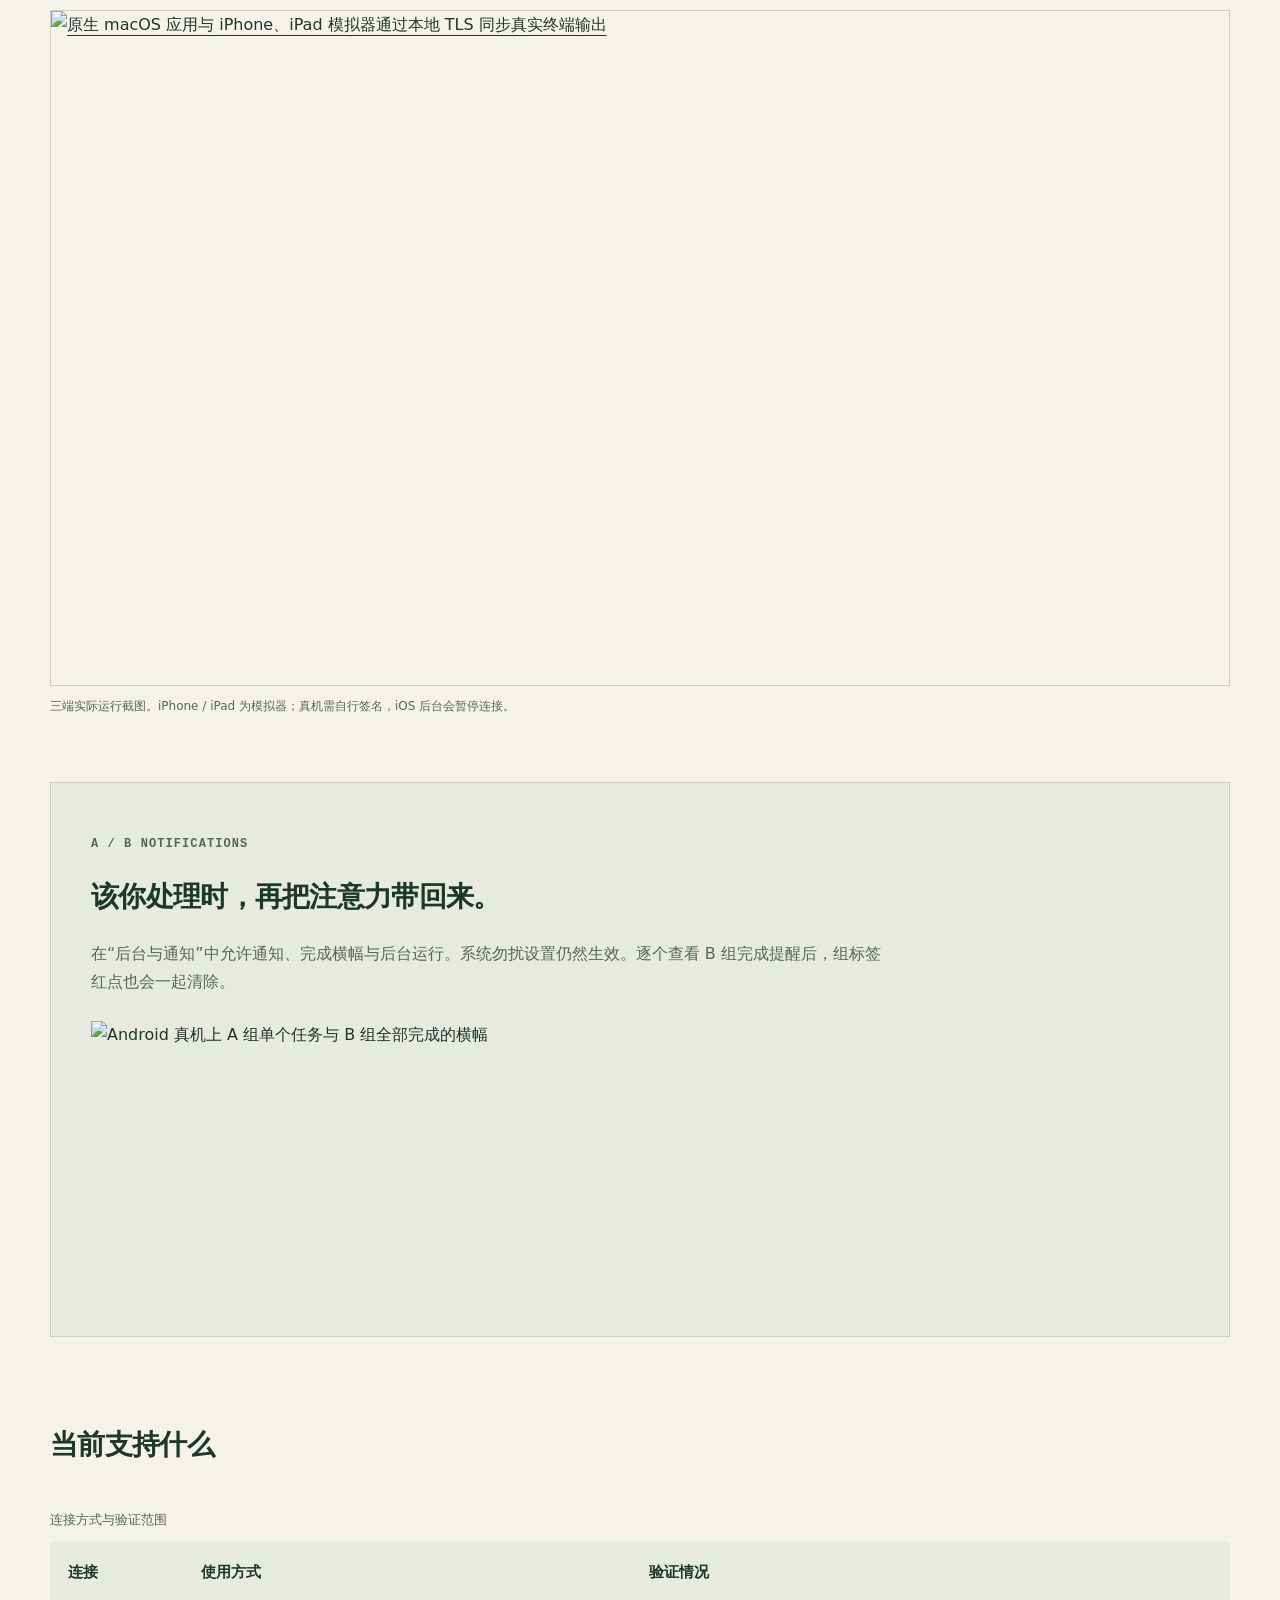
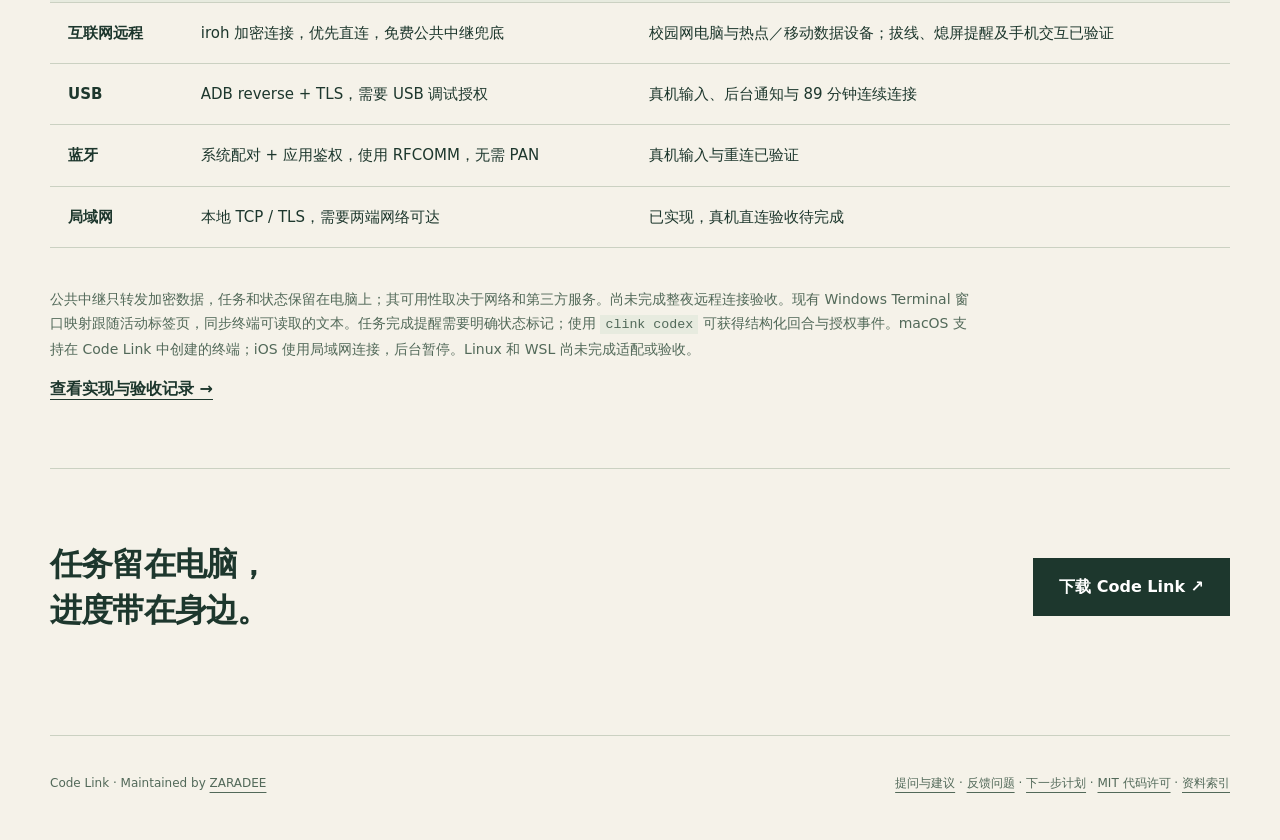
==== commit a33f377c: "Release Code Link 2.0 with remote-first guides and packages" ====
--- a/site/index.html
+++ b/site/index.html
@@ -3,8 +3,8 @@
 <head>
   <meta charset="utf-8">
   <meta name="viewport" content="width=device-width, initial-scale=1">
-  <title>Code Link｜把 Android 平板变成 Windows 终端任务看板</title>
-  <meta name="description" content="用闲置 Android 平板查看 Windows 终端、处理 Codex 授权、接收单个或整批任务提醒。本地 USB 与蓝牙直连。另提供 Mac 托管终端和 iOS 开发预览。">
+  <title>Code Link 2.0｜在手机上远程查看与操作电脑终端</title>
+  <meta name="description" content="电脑就是服务器。用 Android 手机或平板跨网查看 Windows 终端，滑动、点击、横屏全屏，处理 Codex 授权与任务提醒。无需租服务器，保留 USB、蓝牙与局域网连接。">
   <meta name="robots" content="index,follow,max-image-preview:large">
   <meta name="theme-color" content="#1d372d">
   <link rel="canonical" href="https://zaradee.github.io/code_LINK/">
@@ -19,16 +19,16 @@
   <meta property="og:site_name" content="Code Link">
   <meta property="og:locale" content="zh_CN">
   <meta property="og:locale:alternate" content="en_US">
-  <meta property="og:title" content="Code Link｜把 Android 平板变成 Windows 终端任务看板">
-  <meta property="og:description" content="用闲置 Android 平板查看 Windows 终端、处理 Codex 授权、接收单个或整批任务提醒。本地 USB 与蓝牙直连。另提供 Mac 托管终端和 iOS 开发预览。">
+  <meta property="og:title" content="Code Link 2.0｜在手机上远程查看与操作电脑终端">
+  <meta property="og:description" content="电脑就是服务器。用 Android 手机或平板跨网查看 Windows 终端，滑动、点击、横屏全屏，处理 Codex 授权与任务提醒。无需租服务器，保留 USB、蓝牙与局域网连接。">
   <meta property="og:url" content="https://zaradee.github.io/code_LINK/">
   <meta property="og:image" content="https://zaradee.github.io/code_LINK/assets/social-preview.png">
   <meta property="og:image:width" content="1280">
   <meta property="og:image:height" content="640">
   <meta property="og:image:alt" content="Code Link 真实 Windows 桌面面板和 Android 平板界面">
   <meta name="twitter:card" content="summary_large_image">
-  <meta name="twitter:title" content="Code Link｜把 Android 平板变成 Windows 终端任务看板">
-  <meta name="twitter:description" content="用闲置 Android 平板查看 Windows 终端、处理 Codex 授权、接收单个或整批任务提醒。本地 USB 与蓝牙直连。另提供 Mac 托管终端和 iOS 开发预览。">
+  <meta name="twitter:title" content="Code Link 2.0｜在手机上远程查看与操作电脑终端">
+  <meta name="twitter:description" content="电脑就是服务器。用 Android 手机或平板跨网查看 Windows 终端，滑动、点击、横屏全屏，处理 Codex 授权与任务提醒。无需租服务器，保留 USB、蓝牙与局域网连接。">
   <meta name="twitter:image" content="https://zaradee.github.io/code_LINK/assets/social-preview.png">
   <script type="application/ld+json">
   {
@@ -36,15 +36,15 @@
     "@type": "SoftwareApplication",
     "name": "Code Link",
     "url": "https://zaradee.github.io/code_LINK/",
-    "description": "Turn an Android tablet into a local Windows terminal dashboard with terminal input, Codex approvals and task alerts. Mac managed sessions and iOS developer preview also available.",
+    "description": "Monitor and control Windows terminals from Android over the internet. Your PC is the server. Remote access, landscape viewing, Codex approvals and task alerts; USB and Bluetooth remain available.",
     "applicationCategory": "DeveloperApplication",
     "operatingSystem": "Windows x64; macOS 14 or later; Android 9 or later; iOS 17 or later",
-    "softwareVersion": "1.4.1",
+    "softwareVersion": "2.0.0",
     "inLanguage": ["zh-CN", "en"],
     "downloadUrl": "https://github.com/ZARADEE/code_LINK/releases/latest",
     "releaseNotes": "https://github.com/ZARADEE/code_LINK/blob/main/CHANGELOG.md",
     "isAccessibleForFree": true,
-    "featureList": ["Local USB and Bluetooth connections", "Windows terminal output and input", "Structured Codex approvals", "Individual and grouped completion notifications"],
+    "featureList": ["Internet remote access with direct connections and free relay fallback", "Android phones and tablets", "Terminal scrolling, clicks and landscape fullscreen", "Codex approvals and task alerts", "USB, Bluetooth and LAN backup"],
     "screenshot": "https://zaradee.github.io/code_LINK/assets/overview.png",
     "license": "https://github.com/ZARADEE/code_LINK/blob/main/LICENSE",
     "author": {"@type": "Person", "name": "ZARADEE", "url": "https://github.com/ZARADEE"},
@@ -60,17 +60,17 @@
   </header>
   <main id="main">
     <section class="wrap hero">
-      <p class="eyebrow">WINDOWS 终端 + 你的 ANDROID 平板</p>
-      <h1>闲置平板，<br>变成终端任务看板。</h1>
-      <p class="intro">电脑继续跑构建、测试和 Codex，手边的平板查看输出、发送输入、处理授权。一个任务结束就提醒，或等整批任务完成再看。</p>
+      <p class="eyebrow">CODE LINK 2.0 · WINDOWS + ANDROID</p>
+      <h1>电脑跑任务，<br>手机随时接上。</h1>
+      <p class="intro">电脑继续跑构建、测试和 Codex，手机或平板通过互联网查看输出、发送输入、处理授权。滑动翻历史，横屏看全屏；一个任务结束就提醒，或等整批任务完成再看。</p>
       <div class="actions"><a class="button" href="#downloads">选择适合的安装包 <span aria-hidden="true">↓</span></a><a class="text-link" href="#start">连接第一个终端 →</a></div>
-      <p class="meta">本地 USB / 蓝牙 · 无需账号与中转服务器 · Mac 支持托管终端 · iOS 开发预览</p>
+      <p class="meta">电脑就是服务器 · 无需租云服务器 · 直连优先，免费公共中继兜底 · USB / 蓝牙仍可用</p>
       <figure><img src="assets/overview.png" width="1800" height="820" alt="Code Link 在 Windows 与 Android 上同步显示一条真实 PowerShell 任务的输出"><figcaption>真实运行界面，已模糊本机路径与电脑名。</figcaption></figure>
     </section>
     <section class="wrap features" aria-label="主要功能">
-      <article><span class="number">01 / 观测与输入</span><h2>终端收起，进度还在</h2><p>扫描电脑上现有的命令行，在平板选择窗口。文字、Enter、方向键和 Ctrl+C 都能回到对应终端。</p></article>
+      <article><span class="number">01 / 跨网连接</span><h2>离开电脑，任务仍在手边</h2><p>电脑开机并运行 Code Link，Android 即可通过移动数据或另一处 Wi-Fi 接入。不用租服务器，也不用在手机另装 VPN。</p></article>
       <article><span class="number">02 / 分组提醒</span><h2>按你的节奏提醒</h2><p>A 组每个任务完成就提醒。B 组等本轮运行过的任务全部完成。需要授权或回答时，两组都立即提示。</p></article>
-      <article><span class="number">03 / 后台通知</span><h2>切到其他 App，也能收到</h2><p>Android 前台服务维持连接，后台继续接收状态。任务完成时显示系统横幅，点开即可回到对应任务。</p></article>
+      <article><span class="number">03 / 手机操作</span><h2>横过来看，滑动翻，点按操作</h2><p>右上角进入横屏全屏，左上角返回。滑动浏览终端，点按可交互的文字按钮；电脑端处理过的授权提醒会自动清除。</p></article>
     </section>
     <section class="wrap details" aria-labelledby="screenshots">
       <h2 id="screenshots">从平板输入，到任务完成</h2>
@@ -79,22 +79,22 @@
       <figure><a href="assets/android.png"><img src="assets/android.png" width="1600" height="880" alt="2026 年 11 月 14 日平板真机截图，USB 已连接，输入 12345 后收到 Windows 回显" loading="lazy"></a><figcaption>实际 USB 连接与输入演示。点击图片查看大图；本机路径、电脑名和私人窗口标题已模糊。</figcaption></figure>
     </section>
     <section class="wrap split" id="start">
-      <div><p class="eyebrow">START WITH USB</p><h2>一根数据线，开始连接。</h2><p>Windows x64 的 v1.4.1 包已包含运行时。Android 最低版本为 9，支持手机竖屏列表／详情与平板双栏布局。</p><a class="text-link" href="windows-android-terminal.html">按三个场景完整上手 →</a></div>
+      <div><p class="eyebrow">START REMOTELY</p><h2>配对一次，跨网接入。</h2><p>Windows x64 的 v2.0.0 包已包含运行时。Android 9+、ARM64，支持手机和平板。电脑在远程访问期间需保持开机、不睡眠。</p><a class="text-link" href="https://github.com/ZARADEE/code_LINK/blob/main/docs/INSTALL.md">查看完整安装说明 →</a></div>
       <ol class="steps">
-        <li><strong>安装两个客户端</strong><p>从 Releases 下载 Windows ZIP 和 Android APK。完整解压桌面包，运行 CodeLink.exe；在平板侧载 APK。</p></li>
-        <li><strong>允许 USB 调试</strong><p>在平板开启开发者选项和 USB 调试，连接数据线并允许这台电脑。USB 用途可选文件传输。</p></li>
-        <li><strong>连接并选择终端</strong><p>两端打开 Code Link，在电脑点击“连接设备 → USB 一键连接”，选中终端和设备，映射到移动端。</p></li>
+        <li><strong>安装两个客户端</strong><p>从 Releases 下载 Windows ZIP 和 Android APK。完整解压桌面包，运行 CodeLink.exe；在手机或平板侧载 APK。</p></li>
+        <li><strong>开启远程并扫码配对</strong><p>电脑打开“连接设备 → 开启远程连接”，等待节点就绪。Android 扫描配对二维码，或导入配对文本。邀请有效期为 10 分钟。</p></li>
+        <li><strong>选择终端，试通输入</strong><p>选中终端和在线设备，映射到移动端。手机切到移动数据后，在测试终端发送 echo hello，确认输出与输入都能到达。</p></li>
       </ol>
     </section>
-    <section class="wrap details"><h2>让桌边已有的平板照看本机终端</h2><p>适合三种常见时刻：编辑器在前台，Codex 却在等确认；几项独立构建与测试同时运行；手边的闲置平板可以当独立任务看板。已有 Windows 终端窗口可以直接接入，首次推荐本地 USB。</p><p><a href="windows-android-terminal.html">按 Codex、并行任务和闲置平板三个场景完整上手 →</a></p></section>
+    <section class="wrap details"><h2>远程出门用，桌边也能用</h2><p>出门时用手机接收任务进度，回到桌边用平板照看并行构建。已有 Windows 终端可直接接入；USB、蓝牙和局域网连接继续保留，适合本地使用或作为备用。</p><p><a href="windows-android-terminal.html">按 Codex、并行任务和闲置平板三个场景完整上手 →</a></p></section>
     <section class="wrap setup" aria-labelledby="setup-title">
-      <h2 id="setup-title">USB 连接自检</h2>
+      <h2 id="setup-title">备用方式：USB 连接自检</h2>
       <p>也可使用已有蓝牙功能：系统配对后，Android 点“更多 → 蓝牙连接”。首次应用配对可在 Windows 点“连接设备 → 蓝牙连接”，扫码建立信任，无需先接 USB。<a href="https://github.com/ZARADEE/code_LINK/blob/main/docs/INSTALL.md#蓝牙连接">查看蓝牙步骤 →</a></p>
       <p>完成一步就勾选一项。清单仅在当前页面记录进度，不会检测你的设备。</p>
       <p class="setup-count" aria-live="polite">已勾选 0 / 5 步</p>
       <progress class="setup-progress" max="5" value="0" aria-label="连接步骤完成进度"></progress>
       <div class="setup-list">
-        <details open><summary><label><input type="checkbox" class="setup-check">两端应用已打开</label></summary><p>完整解压 Windows 包并打开 CodeLink.exe。v1.4.1 已包含运行时，请保留 EXE 旁的全部文件。在 Android 安装 APK 并打开 Code Link。</p></details>
+        <details open><summary><label><input type="checkbox" class="setup-check">两端应用已打开</label></summary><p>完整解压 Windows 包并打开 CodeLink.exe。v2.0.0 已包含运行时，请保留 EXE 旁的全部文件。在 Android 安装 APK 并打开 Code Link。</p></details>
         <details><summary><label><input type="checkbox" class="setup-check">USB 调试已授权</label></summary><p>使用数据线连接，解锁平板并允许电脑调试请求。找不到设备时，换一根数据线或 USB 接口。在 Windows 应用目录执行 <code>tools\adb.exe -P 5037 devices -l</code>，也可尝试端口 5038。<code>unauthorized</code> 表示需要在 Android 确认授权。</p></details>
         <details><summary><label><input type="checkbox" class="setup-check">平板显示 USB 已连接</label></summary><p>在 Windows 点击 <strong>连接设备 → USB 一键连接</strong>。保持两端应用打开，配对通过数据线完成，无需手动填写 IP。</p></details>
         <details><summary><label><input type="checkbox" class="setup-check">平板已显示终端输出</label></summary><p>在 Android 点击终端；也可在 Windows 选中终端和在线设备，再点击 <strong>映射到移动端</strong>。首次输入请选择测试终端。</p></details>
@@ -105,20 +105,20 @@
     <section class="wrap details" aria-labelledby="downloads">
       <h2 id="downloads">下载当前版本</h2>
       <div class="download-picker" data-download-picker>
-        <div class="download-controls"><label>你的设备<select id="download-platform"><option value="windows-android">Windows + Android 平板</option><option value="mac-android">Mac + Android</option><option value="ios">iPhone / iPad 开发预览</option></select></label><label>界面语言<select id="download-language"><option value="zh-CN">简体中文</option><option value="en">English</option></select></label></div>
+        <div class="download-controls"><label>你的设备<select id="download-platform"><option value="windows-android">Windows + Android 手机／平板</option><option value="mac-android">Mac + Android</option><option value="ios">iPhone / iPad 开发预览</option></select></label><label>界面语言<select id="download-language"><option value="zh-CN">简体中文</option><option value="en">English</option></select></label></div>
         <p id="download-note" aria-live="polite"></p>
         <div id="download-links" class="actions"></div>
       </div>
-      <p>Apple 端通过同一局域网连接，参见 <a href="https://github.com/ZARADEE/code_LINK/blob/main/docs/APPLE.md">macOS / iOS 安装指南</a>。Apple 包另附 <a href="https://github.com/ZARADEE/code_LINK/releases/download/v1.4.1/APPLE-SHA256SUMS.txt">校验文件</a>。</p>
-      <div class="table-scroll"><table><caption>Code Link v1.4.1 官方下载</caption><thead><tr><th scope="col">平台</th><th scope="col">下载</th><th scope="col">安装要求</th></tr></thead><tbody>
-        <tr><th scope="row">Windows x64</th><td><a href="https://github.com/ZARADEE/code_LINK/releases/download/v1.4.1/CodeLink-Windows-v1.4.1-zh-CN.zip">Windows ZIP ↗</a></td><td>已包含运行时，完整解压即可</td></tr>
-        <tr><th scope="row">Android 9+</th><td><a href="https://github.com/ZARADEE/code_LINK/releases/download/v1.4.1/CodeLink-Android-v1.4.1-zh-CN.apk">Android APK ↗</a></td><td>允许侧载，手机竖屏与平板双栏</td></tr>
-        <tr><th scope="row">Windows / Android 英文版</th><td><a href="https://github.com/ZARADEE/code_LINK/releases/download/v1.4.1/CodeLink-Windows-v1.4.1-en.zip">Windows EN ↗</a> / <a href="https://github.com/ZARADEE/code_LINK/releases/download/v1.4.1/CodeLink-Android-v1.4.1-en.apk">Android EN ↗</a></td><td>包名 en 表示英文；zh-CN 表示简体中文</td></tr>
-        <tr><th scope="row">macOS 14+</th><td><a href="https://github.com/ZARADEE/code_LINK/releases/download/v1.4.1/CodeLink-macOS-AppleSilicon-v1.4.1-en.zip">Apple silicon ↗</a> / <a href="https://github.com/ZARADEE/code_LINK/releases/download/v1.4.1/CodeLink-macOS-Intel-v1.4.1-en.zip">Intel ↗</a></td><td>含运行时，未公证；英文界面</td></tr>
-        <tr><th scope="row">iOS / iPadOS 17+</th><td><a href="https://github.com/ZARADEE/code_LINK/releases/download/v1.4.1/CodeLink-iOS-Simulator-v1.4.1-en.zip">模拟器包 ↗</a> / <a href="https://github.com/ZARADEE/code_LINK/releases/download/v1.4.1/CodeLink-Apple-Source-v1.4.1-en.zip">Xcode 工程 ↗</a></td><td>模拟器运行或自行签名，非直接安装 IPA；后台暂停连接</td></tr>
+      <p>Apple 端通过同一局域网连接，参见 <a href="https://github.com/ZARADEE/code_LINK/blob/main/docs/APPLE.md">macOS / iOS 安装指南</a>。Apple 包另附 <a href="https://github.com/ZARADEE/code_LINK/releases/download/v2.0.0/APPLE-SHA256SUMS.txt">校验文件</a>。</p>
+      <div class="table-scroll"><table><caption>Code Link v2.0.0 官方下载</caption><thead><tr><th scope="col">平台</th><th scope="col">下载</th><th scope="col">安装要求</th></tr></thead><tbody>
+        <tr><th scope="row">Windows x64</th><td><a href="https://github.com/ZARADEE/code_LINK/releases/download/v2.0.0/CodeLink-Windows-v2.0.0-zh-CN.zip">Windows ZIP ↗</a></td><td>已包含运行时，完整解压即可</td></tr>
+        <tr><th scope="row">Android 9+ ARM64</th><td><a href="https://github.com/ZARADEE/code_LINK/releases/download/v2.0.0/CodeLink-Android-v2.0.0-zh-CN.apk">Android APK ↗</a></td><td>允许侧载，手机竖屏与平板双栏</td></tr>
+        <tr><th scope="row">Windows / Android 英文版</th><td><a href="https://github.com/ZARADEE/code_LINK/releases/download/v2.0.0/CodeLink-Windows-v2.0.0-en.zip">Windows EN ↗</a> / <a href="https://github.com/ZARADEE/code_LINK/releases/download/v2.0.0/CodeLink-Android-v2.0.0-en.apk">Android EN ↗</a></td><td>包名 en 表示英文；zh-CN 表示简体中文</td></tr>
+        <tr><th scope="row">macOS 14+</th><td><a href="https://github.com/ZARADEE/code_LINK/releases/download/v2.0.0/CodeLink-macOS-AppleSilicon-v2.0.0-en.zip">Apple silicon ↗</a> / <a href="https://github.com/ZARADEE/code_LINK/releases/download/v2.0.0/CodeLink-macOS-Intel-v2.0.0-en.zip">Intel ↗</a></td><td>含运行时，未公证；英文界面</td></tr>
+        <tr><th scope="row">iOS / iPadOS 17+</th><td><a href="https://github.com/ZARADEE/code_LINK/releases/download/v2.0.0/CodeLink-iOS-Simulator-v2.0.0-en.zip">模拟器包 ↗</a> / <a href="https://github.com/ZARADEE/code_LINK/releases/download/v2.0.0/CodeLink-Apple-Source-v2.0.0-en.zip">Xcode 工程 ↗</a></td><td>模拟器运行或自行签名，非直接安装 IPA；后台暂停连接</td></tr>
       </tbody></table></div>
-      <p>Windows / Android 提供简体中文与英文包，文件名以 zh-CN 或 en 标注。APK 使用开发签名，Windows 程序尚无商业代码签名。下载后可用 <a href="https://github.com/ZARADEE/code_LINK/releases/download/v1.4.1/SHA256SUMS.txt">SHA256SUMS.txt</a> 核对文件，详见<a href="https://github.com/ZARADEE/code_LINK/blob/main/docs/INSTALL.md">安装速查</a>。</p>
-      <h3>平台能力有区别</h3><div class="table-scroll"><table><caption>选择前先确认你的操作需求</caption><thead><tr><th>需求</th><th>Windows + Android</th><th>Mac / iOS</th></tr></thead><tbody><tr><th>接入已打开的终端窗口</th><td>支持，Windows Terminal 跟随活动标签页</td><td>Mac 管理 Code Link 内创建的会话</td></tr><tr><th>离开界面后接收提醒</th><td>Android 前台服务；需允许后台和通知</td><td>iOS 进入后台暂停，返回时重连</td></tr><tr><th>连接方式</th><td>USB、经典蓝牙、LAN</td><td>LAN；跨设备真机验收待完成</td></tr></tbody></table></div>
+      <p>Windows / Android 提供简体中文与英文包，文件名以 zh-CN 或 en 标注。APK 使用开发签名，Windows 程序尚无商业代码签名。下载后可用 <a href="https://github.com/ZARADEE/code_LINK/releases/download/v2.0.0/SHA256SUMS.txt">SHA256SUMS.txt</a> 核对文件，详见<a href="https://github.com/ZARADEE/code_LINK/blob/main/docs/INSTALL.md">安装速查</a>。</p>
+      <h3>平台能力有区别</h3><div class="table-scroll"><table><caption>选择前先确认你的操作需求</caption><thead><tr><th>需求</th><th>Windows + Android</th><th>Mac / iOS</th></tr></thead><tbody><tr><th>接入已打开的终端窗口</th><td>支持，Windows Terminal 跟随活动标签页</td><td>Mac 管理 Code Link 内创建的会话</td></tr><tr><th>离开界面后接收提醒</th><td>Android 前台服务；需允许后台和通知</td><td>iOS 进入后台暂停，返回时重连</td></tr><tr><th>连接方式</th><td>互联网远程、USB、经典蓝牙、LAN</td><td>LAN；跨设备真机验收待完成</td></tr></tbody></table></div>
       <h2 id="apple">Mac 托管终端与 iOS 开发预览</h2>
       <figure><a href="assets/apple-overview.png"><img src="assets/apple-overview.png" width="1800" height="1030" alt="原生 macOS 应用与 iPhone、iPad 模拟器通过本地 TLS 同步真实终端输出" loading="lazy"></a><figcaption>三端实际运行截图。iPhone / iPad 为模拟器；真机需自行签名，iOS 后台会暂停连接。</figcaption></figure>
     </section>
@@ -129,14 +129,15 @@
     <section class="wrap details" aria-labelledby="scope">
       <h2 id="scope">当前支持什么</h2>
       <div class="table-scroll"><table><caption>连接方式与验证范围</caption><thead><tr><th scope="col">连接</th><th scope="col">使用方式</th><th scope="col">验证情况</th></tr></thead><tbody>
+        <tr><th scope="row">互联网远程</th><td>iroh 加密连接，优先直连，免费公共中继兜底</td><td>校园网电脑与热点／移动数据设备；拔线、熄屏提醒及手机交互已验证</td></tr>
         <tr><th scope="row">USB</th><td>ADB reverse + TLS，需要 USB 调试授权</td><td>真机输入、后台通知与 89 分钟连续连接</td></tr>
         <tr><th scope="row">蓝牙</th><td>系统配对 + 应用鉴权，使用 RFCOMM，无需 PAN</td><td>真机输入与重连已验证</td></tr>
         <tr><th scope="row">局域网</th><td>本地 TCP / TLS，需要两端网络可达</td><td>已实现，真机直连验收待完成</td></tr>
       </tbody></table></div>
-      <p>现有 Windows Terminal 窗口映射跟随活动标签页，同步终端可读取的文本。任务完成提醒需要明确状态标记；使用 <code>clink codex</code> 可获得结构化回合与授权事件。macOS 支持在 Code Link 中创建的终端；iOS 使用局域网连接，后台暂停。Linux 和 WSL 尚未完成适配或验收。</p>
+      <p>公共中继只转发加密数据，任务和状态保留在电脑上；其可用性取决于网络和第三方服务。尚未完成整夜远程连接验收。现有 Windows Terminal 窗口映射跟随活动标签页，同步终端可读取的文本。任务完成提醒需要明确状态标记；使用 <code>clink codex</code> 可获得结构化回合与授权事件。macOS 支持在 Code Link 中创建的终端；iOS 使用局域网连接，后台暂停。Linux 和 WSL 尚未完成适配或验收。</p>
       <a class="text-link" href="https://github.com/ZARADEE/code_LINK/blob/main/docs/implementation.zh-CN.md">查看实现与验收记录 →</a>
     </section>
-    <section class="wrap closing"><h2>让命令行留在工作里，<br>让进度出现在手边。</h2><a class="button" href="https://github.com/ZARADEE/code_LINK/releases/latest">下载 Code Link ↗</a></section>
+    <section class="wrap closing"><h2>任务留在电脑，<br>进度带在身边。</h2><a class="button" href="https://github.com/ZARADEE/code_LINK/releases/latest">下载 Code Link ↗</a></section>
   </main>
   <footer class="wrap"><p>Code Link · Maintained by <a href="https://github.com/ZARADEE">ZARADEE</a></p><p><a href="https://github.com/ZARADEE/code_LINK/discussions">提问与建议</a> · <a href="https://github.com/ZARADEE/code_LINK/issues/new/choose">反馈问题</a> · <a href="https://github.com/ZARADEE/code_LINK/blob/main/docs/ROADMAP.md">下一步计划</a> · <a href="https://github.com/ZARADEE/code_LINK/blob/main/LICENSE">MIT 代码许可</a> · <a href="llms.txt">资料索引</a></p></footer>
   <script src="guide.js" defer></script>
